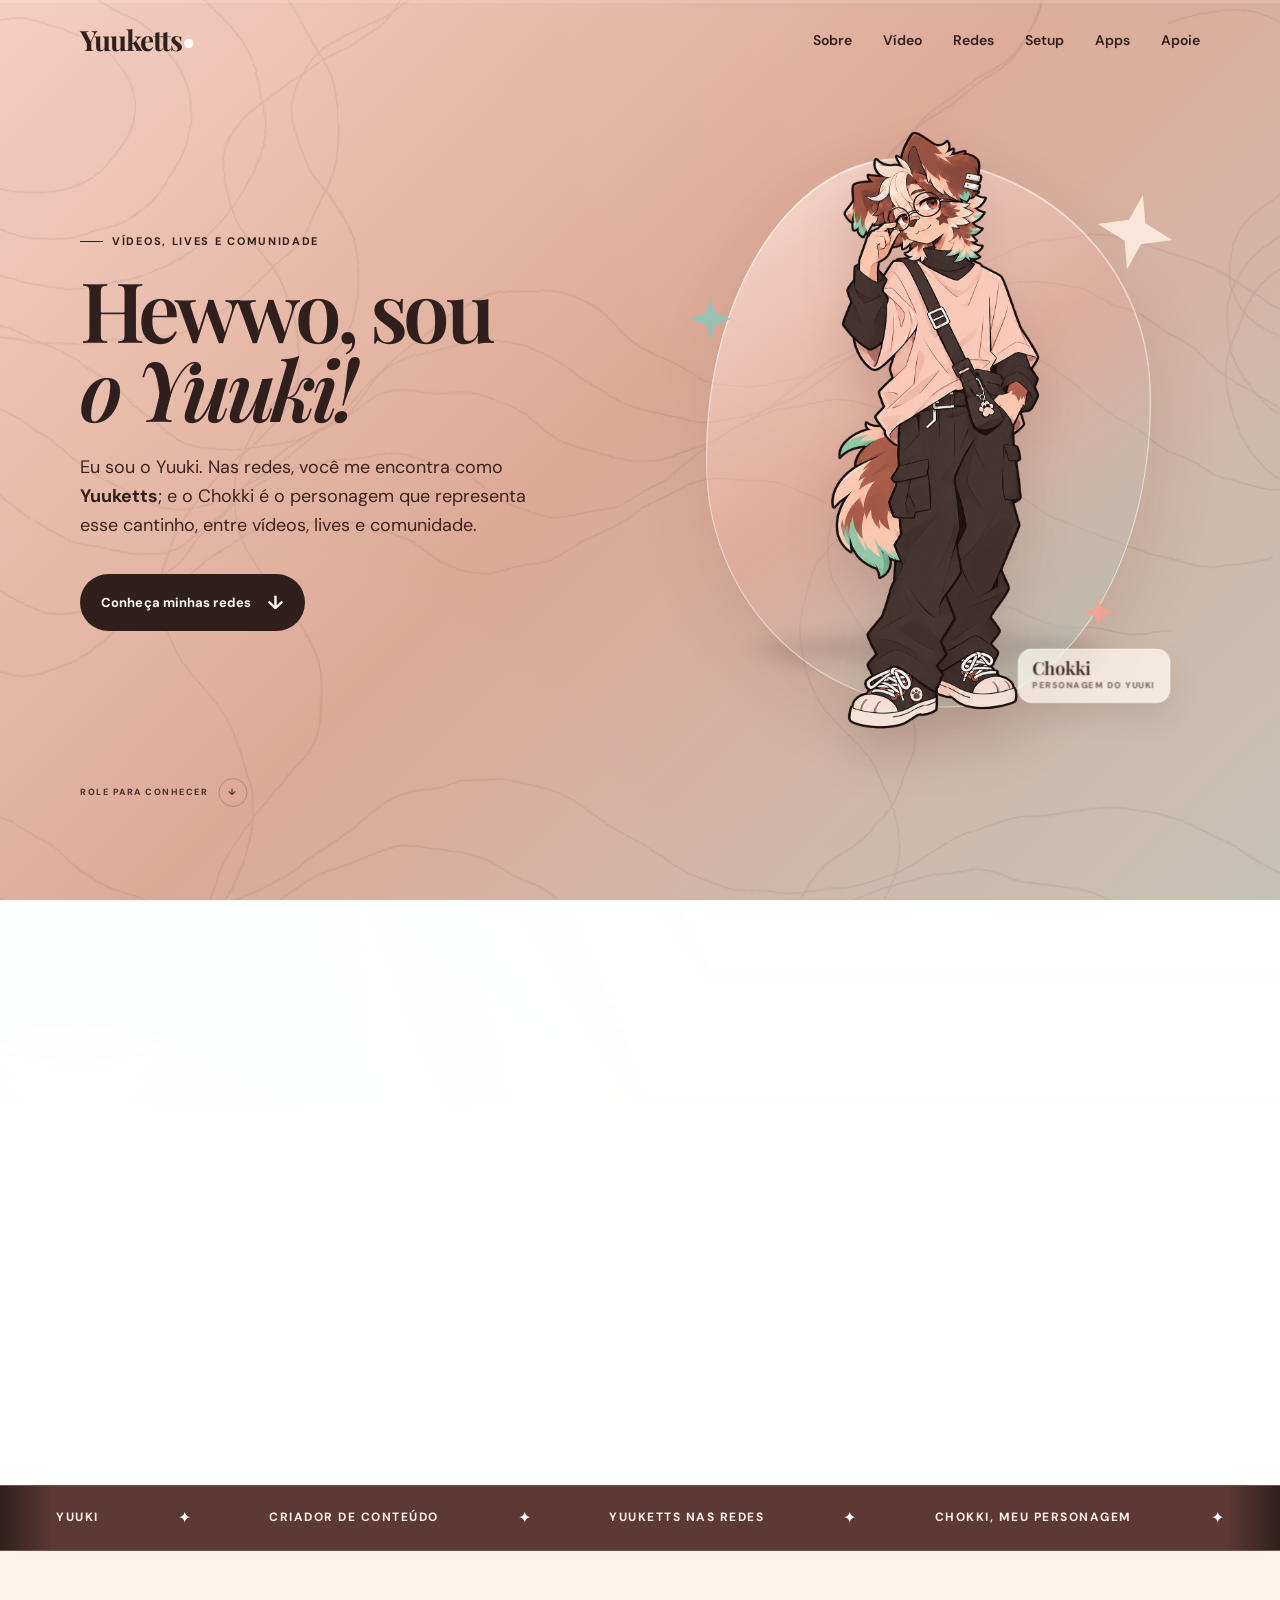
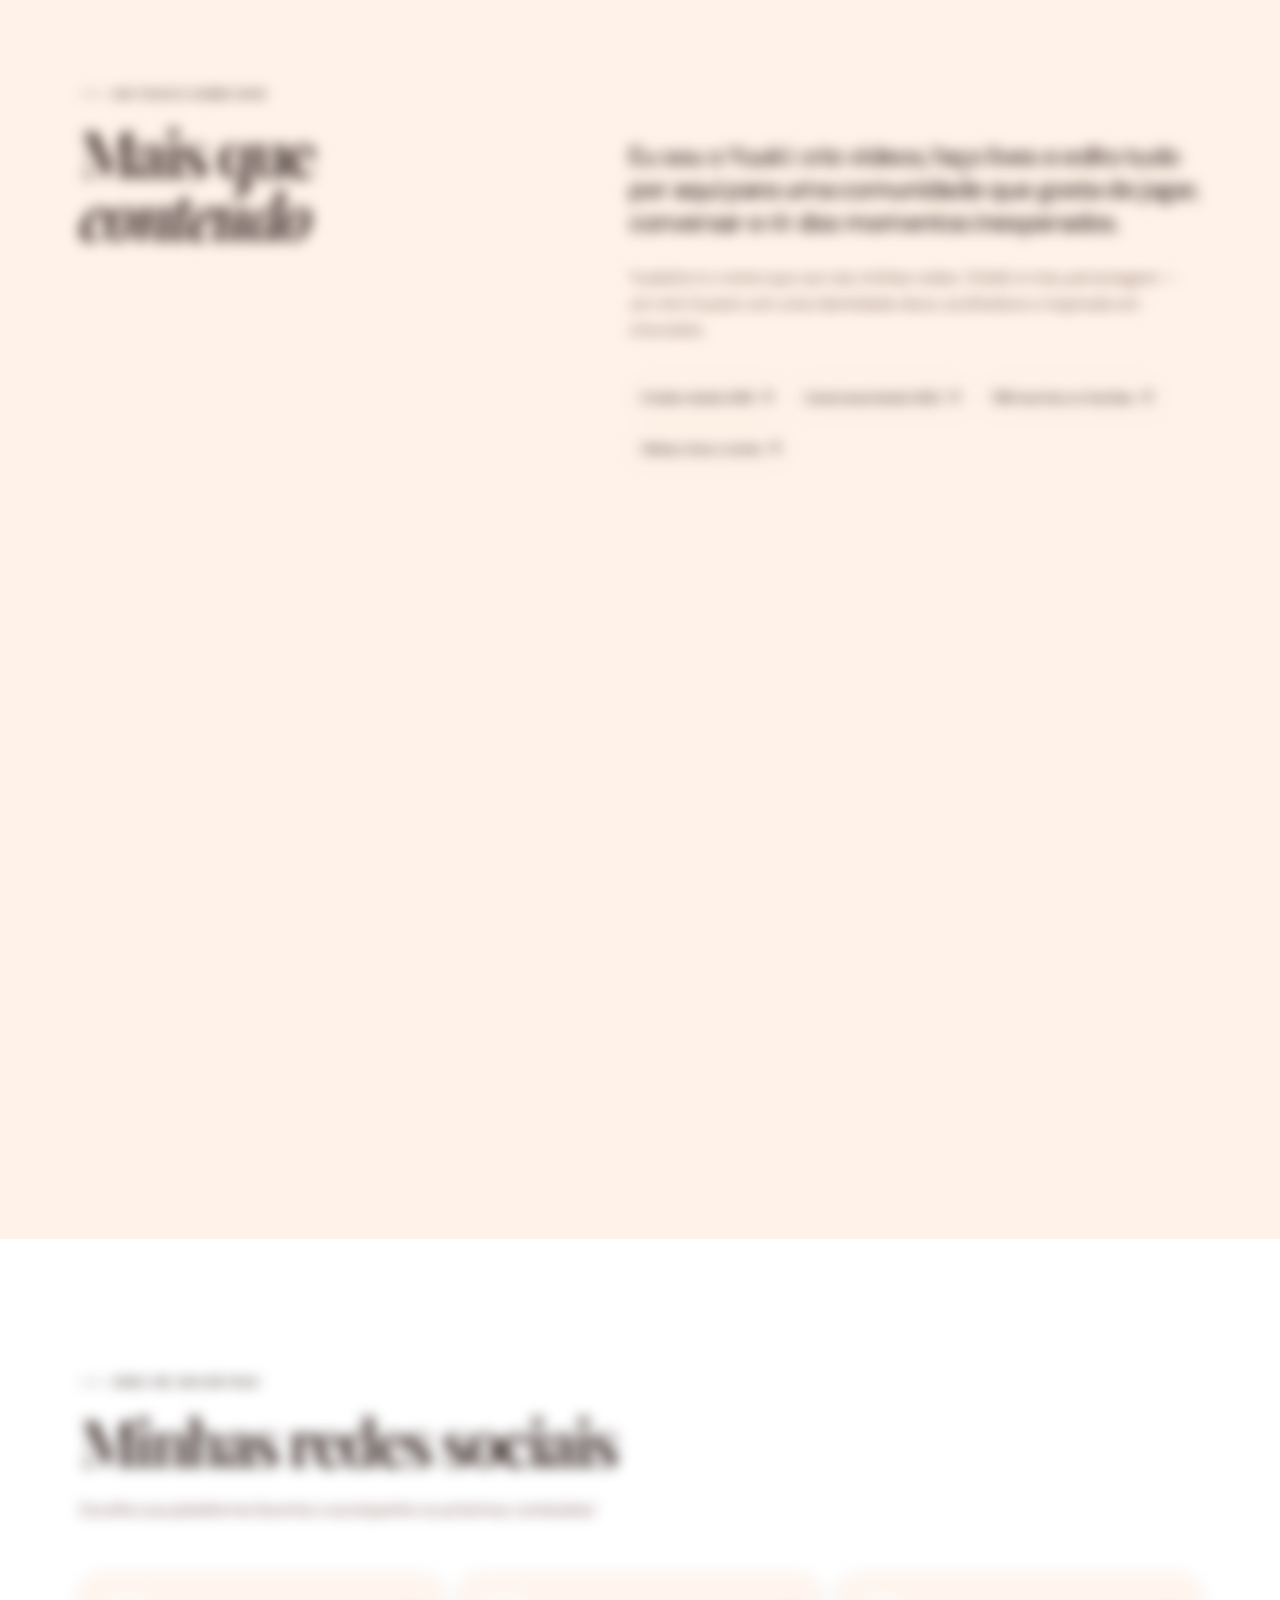
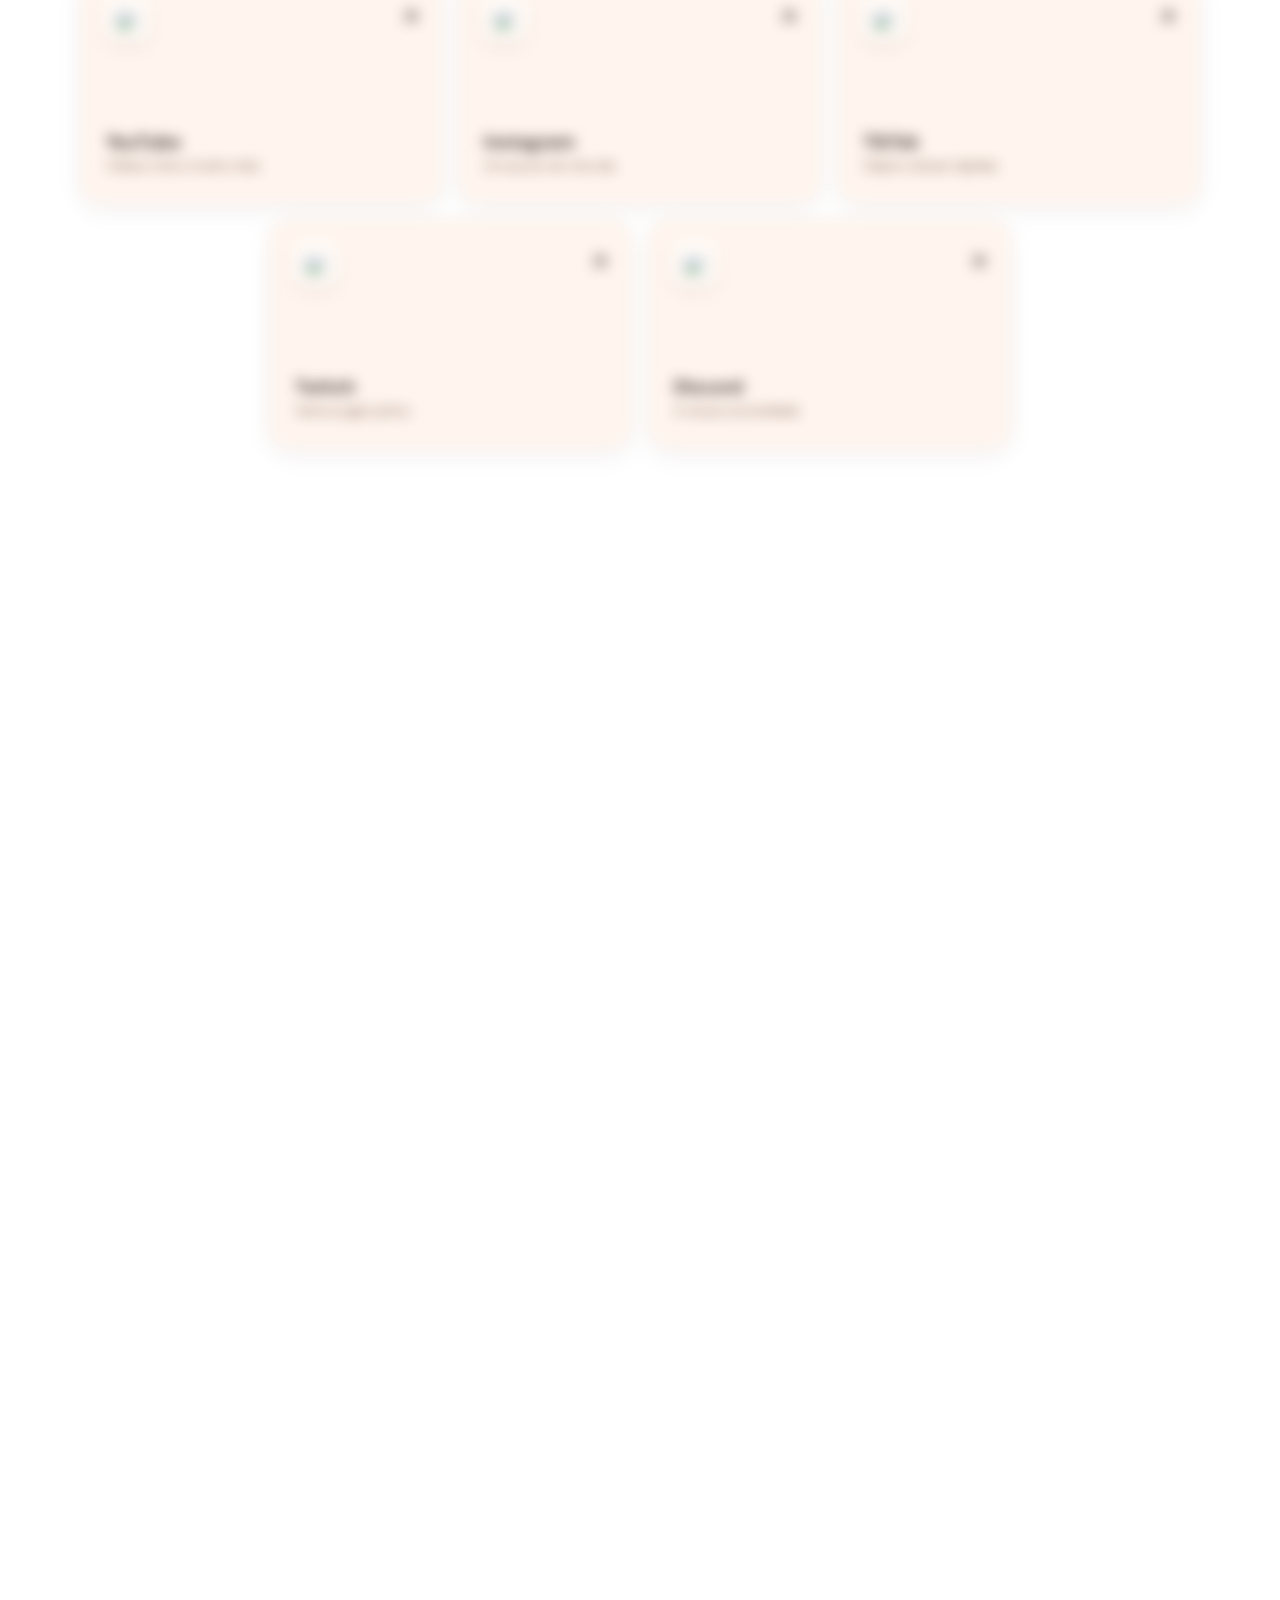
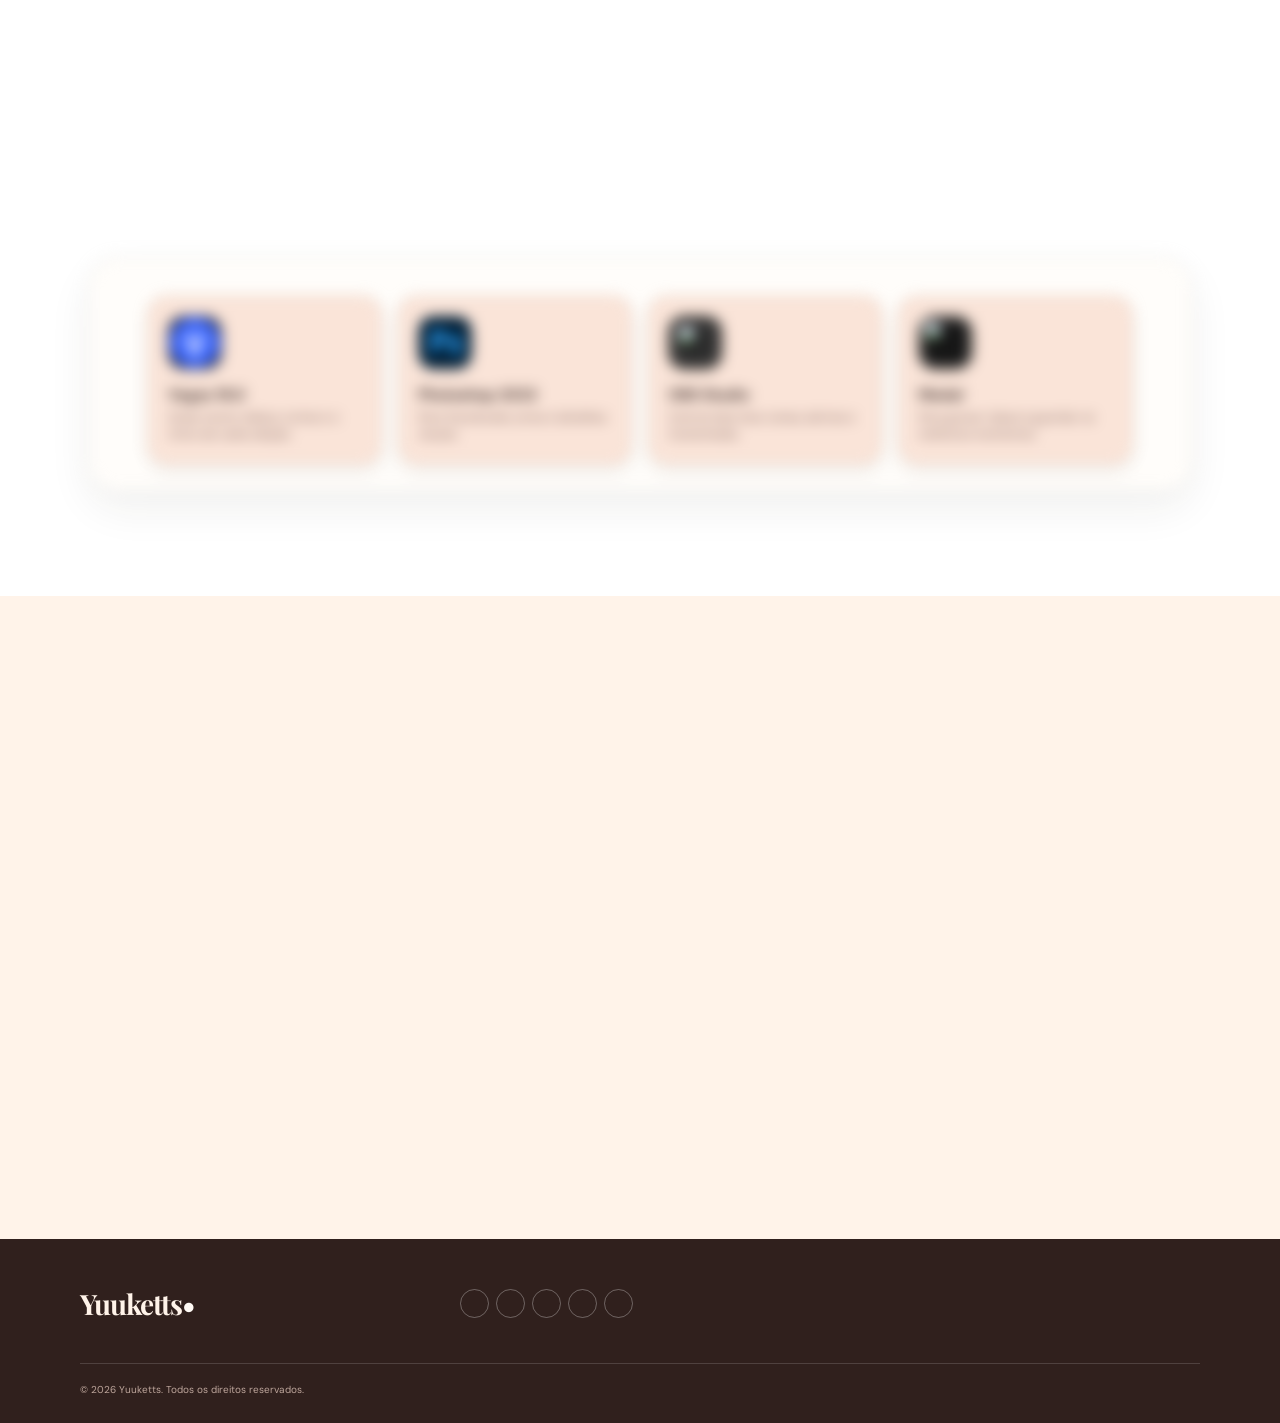
==== index.html @ c0625419 "feat: add scroll intro and interactive hardware previews" ====
<!doctype html>
<html lang="pt-BR">
  <head>
    <meta charset="UTF-8" />
    <meta name="viewport" content="width=device-width, initial-scale=1.0" />
    <meta name="description" content="Site de Yuuki — criador de conteúdo conhecido nas redes como Yuuketts, com seu personagem Chokki." />
    <title>Yuuki — Yuuketts</title>
    <link rel="preconnect" href="https://fonts.googleapis.com" />
    <link rel="preconnect" href="https://fonts.gstatic.com" crossorigin />
    <link href="https://fonts.googleapis.com/css2?family=DM+Sans:opsz,wght@9..40,400;9..40,500;9..40,600;9..40,700&family=Playfair+Display:ital,wght@0,600;0,700;1,600&display=swap" rel="stylesheet" />
    <link rel="stylesheet" href="style.css?v=20261117-chokki8" />
    <style>
      .role-marquee{position:relative;z-index:2;overflow:hidden;padding:19px 0;background:#1a1a1a;color:#d8cfc0;border-block:1px solid rgba(255,255,255,.13);isolation:isolate}
      .role-marquee__track{display:flex;width:max-content;will-change:transform;animation:role-marquee-scroll 24s linear infinite}
      .role-marquee__group{display:flex;align-items:center;justify-content:space-around;gap:22px;min-width:100vw;padding:0 28px;flex:none;white-space:nowrap}
      .role-marquee__group span{font-size:12px;font-weight:700;letter-spacing:1.5px;text-transform:uppercase}
      .role-marquee__group b{font-size:16px;color:#fff;font-weight:400}
      .role-marquee:before,.role-marquee:after{content:"";position:absolute;z-index:2;top:0;bottom:0;width:52px;pointer-events:none}.role-marquee:before{left:0;background:linear-gradient(90deg,var(--ink),transparent)}.role-marquee:after{right:0;background:linear-gradient(-90deg,var(--ink),transparent)}
      @keyframes role-marquee-scroll{to{transform:translateX(-50%)}}
      @media (prefers-reduced-motion:reduce){.role-marquee__track{animation:none}}
      .social-tabs{margin-top:64px;padding:18px;border:1px solid rgba(26,26,26,.13);border-radius:28px;background:rgba(227,220,207,.5);box-shadow:0 18px 42px rgba(48,38,31,.08)}
      .social-tabs__list{display:flex;gap:8px;overflow:auto;padding-bottom:4px;scrollbar-width:none}.social-tabs__list::-webkit-scrollbar{display:none}
      .social-tab{flex:none;display:inline-flex;align-items:center;gap:8px;padding:10px 13px;border:1px solid transparent;border-radius:999px;background:transparent;color:#5c5652;font:700 12px "DM Sans",sans-serif;cursor:pointer;transition:transform .22s ease,background .22s ease,color .22s ease,box-shadow .22s ease}.social-tab img{width:16px;height:16px}.social-tab:hover{transform:translateY(-2px);background:rgba(255,255,255,.38);color:#1a1a1a}.social-tab[aria-selected="true"]{background:#1a1a1a;color:#fff;box-shadow:0 8px 18px rgba(48,38,31,.18)}
      .social-tab-panel{display:none;grid-template-columns:1.15fr .85fr;gap:36px;align-items:end;min-height:260px;padding:44px 30px 26px;border-radius:20px;overflow:hidden;background:#d8cfc0}.social-tab-panel.is-active{display:grid;animation:social-tab-in .38s cubic-bezier(.16,1,.3,1)}.social-tab-panel__eyebrow{display:flex;align-items:center;gap:10px;margin:0 0 22px;font-size:10px;letter-spacing:1.5px;font-weight:700;text-transform:uppercase;color:#5c5652}.social-tab-panel__eyebrow img{width:22px;height:22px}.social-tab-panel h3{margin:0 0 12px;font:600 clamp(2.2rem,4vw,3.8rem)/.95 "Playfair Display",serif;letter-spacing:-.05em}.social-tab-panel p{max-width:560px;margin:0;color:#5c5652}.social-tab-panel__aside{justify-self:end;display:grid;gap:14px;min-width:min(100%,260px);padding:22px;border:1px solid rgba(26,26,26,.11);border-radius:20px;background:#d8cfc0;transition:transform .3s cubic-bezier(.16,1,.3,1),box-shadow .3s ease}.social-tab-panel__aside:hover{transform:perspective(800px) translateY(-4px) rotateX(2deg) rotateY(-3deg);box-shadow:0 18px 32px rgba(48,38,31,.13)}.social-tab-panel__aside strong{font-size:13px}.social-tab-panel__aside a{font-size:12px;font-weight:700;border-bottom:1px solid #1a1a1a;width:max-content;padding-bottom:3px}.social-tab-panel.youtube{background:#e7cec8}.social-tab-panel.instagram{background:linear-gradient(135deg,#ead3c2,#dfbfd0)}.social-tab-panel.tiktok{background:#c9dfdc}.social-tab-panel.twitch{background:#d7cbe5}.social-tab-panel.discord{background:#cad5e9}.social-tab-panel.youtube .social-tab-panel__aside{background:#e7cec8}.social-tab-panel.instagram .social-tab-panel__aside{background:linear-gradient(135deg,#ead3c2,#dfbfd0)}.social-tab-panel.tiktok .social-tab-panel__aside{background:#c9dfdc}.social-tab-panel.twitch .social-tab-panel__aside{background:#d7cbe5}.social-tab-panel.discord .social-tab-panel__aside{background:#cad5e9}@keyframes social-tab-in{from{opacity:0;transform:translateY(16px) scale(.99);filter:blur(5px)}to{opacity:1;transform:none;filter:blur(0)}}
      @media(max-width:720px){.social-tabs{margin-top:42px;padding:12px;border-radius:22px}.social-tab-panel{grid-template-columns:1fr;gap:22px;min-height:0;padding:32px 12px 14px}.social-tab-panel__aside{justify-self:stretch;min-width:0}.social-tab-panel h3{font-size:2.4rem}}
      .social-tab img{filter:brightness(0) saturate(100%)}.social-tab[aria-selected="true"] img{filter:brightness(0) invert(1)}
      .social-tab-panel,.social-tab-panel__aside{background:#d8cfc0!important;transition:background .28s ease,transform .3s cubic-bezier(.16,1,.3,1),box-shadow .3s ease}
      .social-tab-panel.youtube .social-tab-panel__aside{background:#e7cec8!important}.social-tab-panel.instagram .social-tab-panel__aside{background:linear-gradient(135deg,#ead3c2,#dfbfd0)!important}.social-tab-panel.tiktok .social-tab-panel__aside{background:#c9dfdc!important}.social-tab-panel.twitch .social-tab-panel__aside{background:#d7cbe5!important}.social-tab-panel.discord .social-tab-panel__aside{background:#cad5e9!important}
      .social-tab-panel.youtube:hover{background:#e7cec8!important}.social-tab-panel.instagram:hover{background:linear-gradient(135deg,#ead3c2,#dfbfd0)!important}.social-tab-panel.tiktok:hover{background:#c9dfdc!important}.social-tab-panel.twitch:hover{background:#d7cbe5!important}.social-tab-panel.discord:hover{background:#cad5e9!important}
      @media (hover:hover) and (pointer:fine){.social-tab-panel,.social-tab-panel__aside{transform-style:preserve-3d;will-change:transform}.social-tab-panel:hover{transform:perspective(900px) translateY(-5px) rotateX(var(--tilt-x,0deg)) rotateY(var(--tilt-y,0deg));box-shadow:0 22px 42px rgba(48,38,31,.16)}.social-tab-panel__aside:hover{transform:perspective(760px) translateY(-4px) rotateX(var(--tilt-x,0deg)) rotateY(var(--tilt-y,0deg));box-shadow:0 18px 32px rgba(48,38,31,.16)}}
      body .social-tabs{display:none!important}
    </style>
  </head>
  <!-- As credenciais de YouTube e Twitch ficam somente nas variáveis de ambiente da Vercel. -->
  <body>
    <div class="scroll-progress" aria-hidden="true"><span></span></div>
    <div class="cursor-glow" aria-hidden="true"></div>
    <div class="scroll-lighting" aria-hidden="true"></div>
    <div class="site-topography" aria-hidden="true"><svg viewBox="0 0 1200 900" preserveAspectRatio="xMidYMid slice"><g class="contour contour-a"><path d="M-70 195C-6 65 135 10 258 65c92 41 117 135 69 200-51 69-148 87-236 62C9 303-25 260-70 195Z"/><path d="M-28 192C20 93 127 54 220 94c71 31 90 103 53 155-39 54-116 68-186 47-63-19-89-58-115-104Z"/><path d="M16 188c37-71 111-94 172-67 48 21 60 69 37 108-26 44-85 54-136 37-46-16-62-45-73-78Z"/><path d="M60 185c25-43 69-55 103-39 27 13 34 40 21 63-15 26-50 32-80 22-27-10-38-27-44-46Z"/></g><g class="contour contour-b"><path d="M386-80c118-28 226 24 254 116 23 77-38 150-123 176-83 25-185-6-220-81-31-65 6-163 89-211Z"/><path d="M405-40c91-22 173 17 193 84 17 56-27 109-94 130-65 20-145-5-172-59-24-48 5-122 73-155Z"/><path d="M424-4c66-16 125 12 140 61 12 41-20 80-68 95-47 14-104-4-123-44-17-35 3-88 51-111Z"/><path d="M445 29c40-10 76 7 85 37 7 25-12 49-42 58-29 9-64-3-76-27-10-21 2-52 33-68Z"/></g><g class="contour contour-c"><path d="M790 166c89-74 220-56 283 28 55 73 25 176-55 231-80 55-194 48-260-21-60-63-48-173 32-238Z"/><path d="M815 196c69-58 173-44 223 22 43 57 20 137-43 180-63 44-153 39-205-16-47-50-38-135 25-186Z"/><path d="M841 224c50-43 126-33 163 16 32 43 15 103-32 135-47 33-115 29-154-12-36-38-29-103 23-139Z"/><path d="M869 251c30-27 76-21 99 10 19 26 9 63-19 82-29 20-70 18-94-7-21-23-17-63 14-85Z"/></g><g class="contour contour-d"><path d="M177 535c103-93 260-77 334 20 65 85 36 207-55 274-90 66-226 56-302-23-68-71-65-185 23-271Z"/><path d="M207 561c80-73 203-60 261 16 50 67 28 161-44 214-71 53-180 45-240-17-53-55-51-145 23-213Z"/><path d="M238 587c58-53 148-44 190 12 37 49 21 118-32 157-53 39-134 33-178-12-39-41-37-108 20-157Z"/><path d="M271 614c35-33 90-27 116 8 23 30 13 73-19 97-33 24-83 20-111-9-25-26-24-69 14-96Z"/></g><g class="contour contour-e"><path d="M672 577c105-82 255-55 317 46 54 88 13 207-82 261-94 54-224 30-281-57-52-79-43-181 46-250Z"/><path d="M703 601c81-64 198-42 248 38 43 69 10 163-64 205-73 42-175 23-220-45-41-62-34-143 36-198Z"/><path d="M735 625c58-47 143-30 178 26 31 49 8 117-46 148-53 31-128 17-161-32-29-45-24-104 29-142Z"/><path d="M768 649c35-29 87-18 109 17 19 31 5 74-29 94-33 19-80 11-101-20-18-28-15-64 21-91Z"/></g><g class="contour contour-f"><path d="M1037 576c70-47 150-22 185 39 31 53 6 124-52 155-57 31-132 13-166-39-30-47-25-116 33-155Z"/><path d="M1058 598c52-35 112-16 139 31 23 40 5 93-39 117-43 23-100 10-126-30-23-36-19-88 26-118Z"/><path d="M1080 620c34-23 73-10 90 20 15 26 3 60-25 76-28 15-64 6-81-20-15-24-12-57 16-76Z"/></g></svg></div>
    <header class="site-header" id="topo">
      <nav class="nav container" aria-label="Navegação principal">
        <a class="brand" href="#topo" aria-label="Início de Yuuketts">Yuuketts<span>•</span></a>
        <button class="menu-toggle" type="button" aria-label="Abrir menu" aria-expanded="false" aria-controls="nav-links"><span></span><span></span><span></span></button>
        <div class="nav-links" id="nav-links">
          <a href="#sobre">Sobre</a><a href="#video">Vídeo</a><a href="#redes">Redes</a><a href="#setup">Setup</a><a href="#apps">Apps</a><a href="#apoie">Apoie</a>
        </div>
      </nav>
    </header>

    <main>
      <svg class="topography-defs" aria-hidden="true"><defs><filter id="topography-motion-filter" x="-8%" y="-8%" width="116%" height="116%"><feTurbulence type="fractalNoise" baseFrequency=".008 .014" numOctaves="2" seed="7" result="motion-noise"><animate attributeName="baseFrequency" values=".008 .014;.015 .007;.008 .014" dur="11s" repeatCount="indefinite" /></feTurbulence><feDisplacementMap in="SourceGraphic" in2="motion-noise" scale="18" xChannelSelector="R" yChannelSelector="G" /></filter></defs></svg>
      <section class="hero-shell" aria-label="Introdução interativa de Yuuki e Chokki">
        <div class="hero container">
          <div class="hero-copy reveal">
            <p class="eyebrow"><span></span> Vídeos, lives e comunidade</p>
            <h1>Hewwo, sou<br /><em>o Yuuki!</em></h1>
            <p class="hero-description">Eu sou o Yuuki. Nas redes, você me encontra como <strong>Yuuketts</strong>; e o Chokki é o personagem que representa esse cantinho, entre vídeos, lives e comunidade.</p>
            <a class="button button-dark" href="#redes">Conheça minhas redes <span aria-hidden="true">↓</span></a>
          </div>
          <div class="hero-visual reveal delay-1" aria-label="Chokki, personagem de Yuuki, em uma cena 3D interativa">
            <div class="chokki-stars" aria-hidden="true"><i></i><i></i><i></i></div>
            <div class="hero-webgl" data-hero-webgl aria-hidden="true"></div>
            <img class="hero-fallback" src="assets/chokki-fullbody-v2.png" alt="Chokki de corpo inteiro, com óculos, roupa creme e detalhes verde-água" />
            <div class="character-signature"><strong>Chokki</strong><span>personagem do Yuuki</span></div>
          </div>
          <div class="hero-scroll-cue" aria-hidden="true"><span>Role para conhecer</span><i>↓</i></div>
        </div>
      </section>

      <section class="role-marquee" aria-label="Yuuki é criador de conteúdo, gamer e streamer; Chokki é seu personagem"><div class="role-marquee__track"><div class="role-marquee__group"><span>Yuuki</span><b>✦</b><span>Criador de Conteúdo</span><b>✦</b><span>Yuuketts nas redes</span><b>✦</b><span>Chokki, meu personagem</span><b>✦</b></div><div class="role-marquee__group" aria-hidden="true"><span>Yuuki</span><b>✦</b><span>Criador de Conteúdo</span><b>✦</b><span>Yuuketts nas redes</span><b>✦</b><span>Chokki, meu personagem</span><b>✦</b></div></div></section>

      <section class="about section" id="sobre">
        <div class="container about-grid">
          <div class="about-heading reveal"><p class="eyebrow"><span></span> Um pouco sobre mim</p><h2>Mais que<br /><em>conteúdo</em></h2></div>
          <div class="about-content reveal delay-1"><p class="lead">Eu sou o Yuuki: crio vídeos, faço lives e edito tudo por aqui para uma comunidade que gosta de jogar, conversar e rir dos momentos inesperados.</p><p>Yuuketts é o nome que uso nas minhas redes. Chokki é meu personagem — um mini Aussie com uma identidade doce, acolhedora e inspirada em chocolate.</p><div class="facts"><span>Criador desde 2018 <b>↗</b></span><span>Canal atual desde 2022 <b>↗</b></span><span><strong data-youtube-subscribers>709</strong> inscritos no YouTube <b>↗</b></span><span>Vídeos, lives e cortes <b>↗</b></span></div></div>
        </div>
      </section>

      <section class="video section" id="video">
        <div class="container video-layout reveal"><div class="video-copy"><p class="eyebrow"><span></span> Assista agora</p><h2>Um vídeo em <em>destaque</em></h2><p class="video-title">Tiny Light + 0.45 800dpi = Ascendent Aim</p><p>Um momento para conhecer um pouco mais do meu conteúdo. Dá o play e aproveita!</p><a class="text-link" href="https://youtu.be/LvaaXM1Ip2c" target="_blank" rel="noopener noreferrer">Abrir no YouTube <span>↗</span></a></div><a class="video-player video-preview" href="https://youtu.be/LvaaXM1Ip2c" target="_blank" rel="noopener noreferrer" aria-label="Assistir Tiny Light + 0.45 800dpi = Ascendent Aim no YouTube"><img src="https://i.ytimg.com/vi/LvaaXM1Ip2c/maxresdefault.jpg" alt="Prévia do vídeo Tiny Light + 0.45 800dpi = Ascendent Aim" /><span class="play-video" aria-hidden="true">▶</span><span class="video-cta">Assistir no YouTube <b>↗</b></span></a></div>
      </section>

      <section class="socials section" id="redes">
        <div class="container"><div class="section-intro reveal"><p class="eyebrow"><span></span> Onde me encontrar</p><h2>Minhas redes sociais</h2><p>Escolha sua plataforma favorita e acompanhe os próximos conteúdos!</p></div>
          <div class="social-grid">
            <a class="social-card youtube reveal" href="https://www.youtube.com/@Yuuketts" target="_blank" rel="noopener noreferrer" aria-label="YouTube de Yuuketts"><div class="social-icon"><img src="https://cdn.simpleicons.org/youtube/1A1A1A" alt="" /></div><div><h3>YouTube</h3><p>Vídeos, lives e muito mais</p></div><span class="card-arrow">↗</span><small>Explorar canal</small></a>
            <a class="social-card instagram reveal delay-1" href="https://www.instagram.com/yuuketts.vlr/" target="_blank" rel="noopener noreferrer" aria-label="Instagram de Yuuketts"><div class="social-icon"><img src="https://cdn.simpleicons.org/instagram/1A1A1A" alt="" /></div><div><h3>Instagram</h3><p>Um pouco do meu dia</p></div><span class="card-arrow">↗</span><small>Acompanhar perfil</small></a>
            <a class="social-card tiktok reveal delay-2" href="https://www.tiktok.com/@yuuketts.vlr" target="_blank" rel="noopener noreferrer" aria-label="TikTok de Yuuketts"><div class="social-icon"><img src="https://cdn.simpleicons.org/tiktok/1A1A1A" alt="" /></div><div><h3>TikTok</h3><p>Clipes e doses rápidas</p></div><span class="card-arrow">↗</span><small>Ver vídeos curtos</small></a>
            <a class="social-card twitch reveal delay-3" href="https://www.twitch.tv/yuuketts" target="_blank" rel="noopener noreferrer" aria-label="Twitch de Yuuketts"><div class="social-icon"><img src="https://cdn.simpleicons.org/twitch/1A1A1A" alt="" /></div><div><h3>Twitch</h3><p>Vamos jogar juntos</p></div><span class="card-arrow">↗</span><small>Ver próxima live</small></a>
            <a class="social-card discord reveal delay-4" href="https://discord.gg/FVC785BVWw" target="_blank" rel="noopener noreferrer" aria-label="Discord de Yuuketts"><div class="social-icon"><img src="https://cdn.simpleicons.org/discord/1A1A1A" alt="" /></div><div><h3>Discord</h3><p>A nossa comunidade</p></div><span class="card-arrow">↗</span><small>Entrar na comunidade</small></a>
          </div>
          <div class="social-tabs reveal" data-social-tabs><div class="social-tabs__list" role="tablist" aria-label="Conheça as redes de Yuuketts"><button class="social-tab" type="button" role="tab" aria-selected="true" aria-controls="tab-youtube" id="control-youtube" data-social-tab="youtube"><img src="https://cdn.simpleicons.org/youtube/ffffff" alt="" /> YouTube</button><button class="social-tab" type="button" role="tab" aria-selected="false" aria-controls="tab-instagram" id="control-instagram" data-social-tab="instagram"><img src="https://cdn.simpleicons.org/instagram/1A1A1A" alt="" /> Instagram</button><button class="social-tab" type="button" role="tab" aria-selected="false" aria-controls="tab-tiktok" id="control-tiktok" data-social-tab="tiktok"><img src="https://cdn.simpleicons.org/tiktok/1A1A1A" alt="" /> TikTok</button><button class="social-tab" type="button" role="tab" aria-selected="false" aria-controls="tab-twitch" id="control-twitch" data-social-tab="twitch"><img src="https://cdn.simpleicons.org/twitch/1A1A1A" alt="" /> Twitch</button><button class="social-tab" type="button" role="tab" aria-selected="false" aria-controls="tab-discord" id="control-discord" data-social-tab="discord"><img src="https://cdn.simpleicons.org/discord/1A1A1A" alt="" /> Discord</button></div><article class="social-tab-panel youtube is-active" id="tab-youtube" role="tabpanel" aria-labelledby="control-youtube"><div><p class="social-tab-panel__eyebrow"><img src="https://cdn.simpleicons.org/youtube/1A1A1A" alt="" /> Canal principal</p><h3>Vídeos para<br />dar <em>play</em></h3><p>Gameplays, cortes das lives e momentos que viram parte da comunidade. O canal atual está no ar desde 2022.</p></div><div class="social-tab-panel__aside"><strong>Vídeos, lives e cortes</strong><a href="https://www.youtube.com/@Yuuketts" target="_blank" rel="noopener noreferrer">Explorar o canal ↗</a></div></article><article class="social-tab-panel instagram" id="tab-instagram" role="tabpanel" aria-labelledby="control-instagram" hidden><div><p class="social-tab-panel__eyebrow"><img src="https://cdn.simpleicons.org/instagram/1A1A1A" alt="" /> Bastidores</p><h3>Um pouco do<br /><em>meu dia</em></h3><p>Um espaço para acompanhar os bastidores, posts e momentos que ficam entre uma live e outra.</p></div><div class="social-tab-panel__aside"><strong>Bastidores e novidades</strong><a href="https://www.instagram.com/yuuketts.vlr/" target="_blank" rel="noopener noreferrer">Acompanhar perfil ↗</a></div></article><article class="social-tab-panel tiktok" id="tab-tiktok" role="tabpanel" aria-labelledby="control-tiktok" hidden><div><p class="social-tab-panel__eyebrow"><img src="https://cdn.simpleicons.org/tiktok/1A1A1A" alt="" /> Conteúdo rápido</p><h3>Clipes para<br /><em>rever</em></h3><p>Jogadas, momentos inesperados e vídeos curtos para quem quer acompanhar tudo em poucos segundos.</p></div><div class="social-tab-panel__aside"><strong>Clipes e doses rápidas</strong><a href="https://www.tiktok.com/@yuuketts.vlr" target="_blank" rel="noopener noreferrer">Ver vídeos curtos ↗</a></div></article><article class="social-tab-panel twitch" id="tab-twitch" role="tabpanel" aria-labelledby="control-twitch" hidden><div><p class="social-tab-panel__eyebrow"><img src="https://cdn.simpleicons.org/twitch/1A1A1A" alt="" /> Ao vivo quando der</p><h3>Vamos jogar<br /><em>juntos</em></h3><p>Lives, conversas e espaço para interagir de perto com quem acompanha o canal.</p></div><div class="social-tab-panel__aside"><strong data-twitch-status>Twitch · Offline</strong><a href="https://www.twitch.tv/yuuketts" target="_blank" rel="noopener noreferrer">Ir para a Twitch ↗</a></div></article><article class="social-tab-panel discord" id="tab-discord" role="tabpanel" aria-labelledby="control-discord" hidden><div><p class="social-tab-panel__eyebrow"><img src="https://cdn.simpleicons.org/discord/1A1A1A" alt="" /> Comunidade</p><h3>O ponto de<br /><em>encontro</em></h3><p>Entre para conversar, acompanhar novidades e fazer parte da comunidade de Yuuketts.</p></div><div class="social-tab-panel__aside"><strong>A comunidade Yuuketts</strong><a href="https://discord.gg/FVC785BVWw" target="_blank" rel="noopener noreferrer">Entrar no Discord ↗</a></div></article></div>
        </div>
      </section>

      <section class="setup section" id="setup">
        <div class="container">
          <div class="setup-heading reveal"><p class="eyebrow"><span></span> Por trás das lives</p><h2>Meu <em>setup</em></h2><p>As ferramentas que acompanham cada jogo, vídeo e conversa por aqui!</p></div>
          <div class="setup-grid">
            <article class="setup-card hardware reveal">
              <div class="setup-card-title"><span class="setup-symbol">⌘</span><div><p>Configuração</p><h3>Hardware</h3></div></div>
              <p class="hardware-hint">Passe o mouse ou use o teclado para ver cada peça em 3D.</p>
              <dl>
                <div class="hardware-row" data-part="cpu"><dt>Processador</dt><dd><a href="https://www.google.com/search?q=AMD+Ryzen+5+7600" target="_blank" rel="noopener noreferrer">AMD Ryzen 5 7600 · 6C/12T · até 5,1 GHz <span>↗</span></a></dd><div class="part-preview" aria-hidden="true"><small>AM5 · 65 W</small><strong>RYZEN 5</strong><span>7600</span><i class="part-object part-object--cpu"></i></div></div>
                <div class="hardware-row" data-part="gpu"><dt>Placa de vídeo</dt><dd><a href="https://www.google.com/search?q=ZOTAC+GAMING+GeForce+RTX+3060+8GB+Twin+Edge" target="_blank" rel="noopener noreferrer">ZOTAC RTX 3060 Twin Edge · 8 GB GDDR6 <span>↗</span></a></dd><div class="part-preview" aria-hidden="true"><small>3584 CUDA · 1777 MHz</small><strong>GEFORCE RTX</strong><span>3060</span><i class="part-object part-object--gpu"></i></div></div>
                <div class="hardware-row" data-part="motherboard"><dt>Placa-mãe</dt><dd><a href="https://www.google.com/search?q=MSI+PRO+B840M-B" target="_blank" rel="noopener noreferrer">MSI PRO B840M-B · AM5 · DDR5 · mATX <span>↗</span></a></dd><div class="part-preview" aria-hidden="true"><small>B840 · 2× M.2 PCIe 4.0</small><strong>MSI PRO</strong><span>B840M-B</span><i class="part-object part-object--board"></i></div></div>
                <div class="hardware-row" data-part="ram"><dt>Memória RAM</dt><dd><a href="https://www.google.com/search?q=Kingston+FURY+Beast+KF556C40BB-16" target="_blank" rel="noopener noreferrer">Kingston FURY Beast · 16 GB (1×16) DDR5-5600 <span>↗</span></a></dd><div class="part-preview" aria-hidden="true"><small>5600 MT/s · CL40</small><strong>FURY BEAST</strong><span>16 GB</span><i class="part-object part-object--ram"></i></div></div>
                <div class="hardware-row" data-part="cooler"><dt>Water cooler</dt><dd><a href="https://www.google.com/search?q=Kalkan+Aura+Digital+240mm+Preto+KLK00100" target="_blank" rel="noopener noreferrer">Kalkan Aura Digital · 240 mm · ARGB LCD <span>↗</span></a></dd><div class="part-preview" aria-hidden="true"><small>2× 120 mm · 2900 RPM</small><strong>AURA DIGITAL</strong><span>240</span><i class="part-object part-object--cooler"></i></div></div>
                <div class="hardware-row" data-part="ssd"><dt>SSD</dt><dd><a href="https://www.google.com/search?q=ADATA+Legend+710+512GB" target="_blank" rel="noopener noreferrer">ADATA Legend 710 · 512 GB · NVMe PCIe 3.0 <span>↗</span></a></dd><div class="part-preview" aria-hidden="true"><small>2400 / 1600 MB/s</small><strong>LEGEND</strong><span>710</span><i class="part-object part-object--ssd"></i></div></div>
                <div><dt>Monitor</dt><dd><a href="https://www.google.com/search?q=LG+UltraGear+24GS60F-B+24+IPS+180Hz" target="_blank" rel="noopener noreferrer">LG UltraGear 24GS60F-B · 24” IPS · 180 Hz <span>↗</span></a></dd></div>
              </dl>
            </article>
            <article class="setup-card peripherals reveal delay-1"><div class="setup-card-title"><span class="setup-symbol">✦</span><div><p>Meu espaço</p><h3>Periféricos</h3></div></div><dl><div><dt>Teclado</dt><dd><a href="https://www.google.com/search?q=Attack+Shark+X68HE" target="_blank" rel="noopener noreferrer">Attack Shark X68HE <span>↗</span></a></dd></div><div><dt>Mouse</dt><dd><a href="https://www.google.com/search?q=ATK+U2+Plus" target="_blank" rel="noopener noreferrer">ATK U2 Plus <span>↗</span></a></dd></div><div><dt>Microfone</dt><dd><a href="https://www.google.com/search?q=Fifine+Ampligame+A8" target="_blank" rel="noopener noreferrer">Fifine Ampligame A8 <span>↗</span></a></dd></div><div><dt>Headset</dt><dd><a href="https://www.google.com/search?q=Redragon+Zeus+Pro" target="_blank" rel="noopener noreferrer">Redragon Zeus Pro <span>↗</span></a></dd></div><div><dt>Controle</dt><dd><a href="https://www.google.com/search?q=Flydigi+Direwolf+2" target="_blank" rel="noopener noreferrer">Flydigi Direwolf 2 <span>↗</span></a></dd></div></dl></article>
          </div>
        </div>
      </section>

      <section class="apps section" id="apps">
        <div class="container">
          <div class="apps-heading reveal"><p class="eyebrow"><span></span> Por trás do conteúdo</p><h2>Apps que eu <em>uso</em></h2><p>As ferramentas que transformam gameplay, ideias e momentos em conteúdo!</p></div>
          <div class="app-dock reveal delay-1" aria-label="Aplicativos utilizados por Yuuki">
            <article class="app-card"><div class="app-icon vegas" aria-hidden="true"><img src="assets/vegas-19-logo.png" alt="" /></div><div class="app-card-copy"><h3>Vegas 19.0</h3><p>Onde monto vídeos, cortes e o ritmo de cada edição.</p></div></article>
            <article class="app-card"><div class="app-icon photoshop" aria-hidden="true"><img src="assets/photoshop-2023-logo.png" alt="" /></div><div class="app-card-copy"><h3>Photoshop 2023</h3><p>Para thumbnails, artes e detalhes visuais.</p></div></article>
            <article class="app-card"><div class="app-icon obs" aria-hidden="true"><img src="https://cdn.simpleicons.org/obsstudio/FFFFFF" alt="" /></div><div class="app-card-copy"><h3>OBS Studio</h3><p>Central das lives: cenas, alertas e transmissão.</p></div></article>
            <article class="app-card"><div class="app-icon medal" aria-hidden="true"><img src="https://cdn.prod.website-files.com/67329a5ebeec6bec4738e42f/688d21e699d4f0252249e8f9_Medal%20Icon.png" alt="" /></div><div class="app-card-copy"><h3>Medal</h3><p>Para gravar clipes e guardar os melhores momentos.</p></div></article>
          </div>
        </div>
      </section>

      <section class="support section" id="apoie"><div class="container support-box reveal"><div><p class="eyebrow"><span></span> Se quiser apoiar</p><h2>Um apoio<br />faz diferença <em>♥</em></h2><p>Seu apoio ajuda a manter esse projeto vivo e a criar mais momentos por aqui!</p></div><a class="button button-light" href="https://livepix.gg/yuuketts" target="_blank" rel="noopener noreferrer">Apoiar pela LivePix <span>↗</span></a></div></section>
    </main>

    <footer><div class="container footer-inner"><a class="brand" href="#topo" aria-label="Início de Yuuketts">Yuuketts<span>•</span></a><div class="footer-socials"><a href="https://www.youtube.com/@Yuuketts" target="_blank" rel="noopener noreferrer" aria-label="YouTube"><img src="https://cdn.simpleicons.org/youtube/D8CFC0" alt="" /></a><a href="https://www.instagram.com/yuuketts.vlr/" target="_blank" rel="noopener noreferrer" aria-label="Instagram"><img src="https://cdn.simpleicons.org/instagram/D8CFC0" alt="" /></a><a href="https://www.tiktok.com/@yuuketts.vlr" target="_blank" rel="noopener noreferrer" aria-label="TikTok"><img src="https://cdn.simpleicons.org/tiktok/D8CFC0" alt="" /></a><a href="https://www.twitch.tv/yuuketts" target="_blank" rel="noopener noreferrer" aria-label="Twitch"><img src="https://cdn.simpleicons.org/twitch/D8CFC0" alt="" /></a><a href="https://discord.gg/FVC785BVWw" target="_blank" rel="noopener noreferrer" aria-label="Discord"><img src="https://cdn.simpleicons.org/discord/D8CFC0" alt="" /></a></div><small>© <span id="year"></span> Yuuketts. Todos os direitos reservados.</small></div></footer>
    <script src="script.js?v=20261117-chokki8"></script>
    <script type="module" src="scene-3d.js?v=20261117-chokki8"></script>
  </body>
</html>
---- style.css ----
:root{--bg:#8f8074;--surface:#d8cfc0;--surface-light:#e3dccf;--ink:#1a1a1a;--muted:#5c5652;--white:#fff;--line:rgba(26,26,26,.13);--shadow:0 16px 45px rgba(48,38,31,.12);--radius:22px}*{box-sizing:border-box}html{scroll-behavior:smooth}body{margin:0;background:var(--bg);color:var(--ink);font:400 16px/1.6 "DM Sans",sans-serif}a{color:inherit;text-decoration:none}.container{width:min(1120px,calc(100% - 40px));margin:auto}.site-header{position:fixed;z-index:10;top:0;width:100%;transition:.25s ease}.site-header.scrolled{background:rgba(216,207,192,.86);backdrop-filter:blur(14px);box-shadow:0 1px 0 var(--line)}.nav{height:80px;display:flex;align-items:center;justify-content:space-between}.brand{font:700 28px/1 "Playfair Display",serif;letter-spacing:-1px}.brand span{color:var(--white)}.nav-links{display:flex;gap:31px;align-items:center}.nav-links a{font-size:14px;font-weight:600;position:relative}.nav-links a:after{content:"";position:absolute;left:0;bottom:-6px;height:1px;width:0;background:var(--ink);transition:width .25s ease}.nav-links a:hover:after{width:100%}.menu-toggle{display:none;background:none;border:0;padding:8px}.menu-toggle span{display:block;width:23px;height:2px;margin:4px;background:var(--ink);transition:.25s}.hero{min-height:100vh;padding:145px 0 76px;display:grid;grid-template-columns:1fr 1fr;align-items:center;gap:60px}.eyebrow{font-size:11px;letter-spacing:1.7px;text-transform:uppercase;font-weight:700;margin:0 0 18px;display:flex;align-items:center;gap:9px}.eyebrow span{display:inline-block;width:23px;height:1px;background:var(--ink)}h1,h2,h3,p{margin-top:0}h1,h2{font-family:"Playfair Display",serif;font-weight:600;letter-spacing:-.055em;line-height:.98}h1{font-size:clamp(4rem,9vw,7.7rem);margin-bottom:25px}h2{font-size:clamp(2.9rem,5vw,5rem);margin-bottom:25px}em{font-weight:600}.hero-description{font-size:18px;max-width:480px;color:var(--muted);margin-bottom:34px}.button{display:inline-flex;gap:16px;align-items:center;justify-content:center;padding:15px 20px;border-radius:99px;font:700 13px "DM Sans",sans-serif;letter-spacing:.1px;border:1px solid transparent;transition:transform .22s ease,box-shadow .22s ease,background .22s ease;cursor:pointer}.button:hover{transform:translateY(-3px);box-shadow:0 10px 22px rgba(26,26,26,.18)}.button:active,.social-card:active{transform:scale(.97)}.button-dark{background:var(--ink);color:var(--white)}.button-dark span{font-size:19px}.hero-visual{height:520px;position:relative;display:grid;place-items:center}.avatar{width:min(365px,75vw);height:min(365px,75vw);border-radius:50%;background:#b6a693;border:1px solid rgba(255,255,255,.4);display:grid;place-items:center;position:relative;z-index:1;box-shadow:inset 16px -16px 0 rgba(91,76,63,.08)}.avatar:before{content:"";width:86%;height:86%;border-radius:48% 52% 52% 48%;background:var(--surface);position:absolute}.avatar-face{z-index:1;width:42%;height:40%;position:relative;background:#5d4b3e;border-radius:47% 47% 43% 43%;margin-top:36px}.avatar-face:before{content:"";position:absolute;top:-32%;left:-9%;width:118%;height:53%;background:#26211d;border-radius:53% 48% 20% 30%;transform:rotate(-5deg)}.eye{position:absolute;width:8px;height:8px;background:var(--surface);border-radius:50%;top:44%}.eye.left{left:25%}.eye.right{right:25%}.smile{position:absolute;width:22px;height:11px;border-bottom:3px solid var(--surface);border-radius:50%;left:calc(50% - 11px);bottom:23%}.orbit{position:absolute;border:1px solid rgba(26,26,26,.19);border-radius:50%;z-index:0}.orbit-one{width:445px;height:245px;transform:rotate(-29deg)}.orbit-two{width:390px;height:440px;transform:rotate(38deg);border-color:rgba(255,255,255,.32)}.floating-tag{position:absolute;z-index:2;background:var(--white);padding:9px 13px;border-radius:10px;font-size:11px;font-weight:700;box-shadow:var(--shadow);animation:float 3.5s ease-in-out infinite}.tag-live{top:15%;right:0}.tag-live i{display:inline-block;width:6px;height:6px;border-radius:50%;background:#b84638;margin-right:5px}.tag-love{bottom:13%;left:0;animation-delay:-1.5s}.section{padding:135px 0}.about{background:var(--surface)}.about-grid{display:grid;grid-template-columns:.88fr 1.12fr;gap:100px}.about-content{padding-top:54px}.lead{font-size:26px;line-height:1.28;font-weight:500;letter-spacing:-.7px;max-width:590px}.about-content>p:not(.lead){max-width:560px;color:var(--muted)}.facts{display:flex;flex-wrap:wrap;gap:10px;margin-top:35px}.facts span{border:1px solid var(--line);padding:8px 11px;border-radius:99px;font-size:12px;font-weight:600}.facts b{font-size:14px;margin-left:5px}.section-intro{margin-bottom:50px}.section-intro>p:last-child{color:var(--muted);margin-bottom:0}.social-grid{display:grid;grid-template-columns:repeat(6,1fr);gap:15px}.social-card{grid-column:span 2;min-height:230px;padding:25px;display:flex;flex-direction:column;position:relative;justify-content:flex-end;background:var(--surface);border-radius:var(--radius);overflow:hidden;transition:transform .25s ease,box-shadow .25s ease,background .25s ease}.social-card:nth-child(4){grid-column:2/span 2}.social-card:hover{transform:translateY(-4px);box-shadow:var(--shadow);background:var(--surface-light)}.social-icon{position:absolute;top:23px;left:25px;width:42px;height:42px;border-radius:12px;background:rgba(255,255,255,.65);display:grid;place-items:center;font-size:23px;font-weight:700;transition:transform .28s ease}.social-card:hover .social-icon{transform:rotate(-8deg) scale(1.1)}.social-card h3{font-size:18px;line-height:1.2;margin-bottom:3px}.social-card p{font-size:13px;color:var(--muted);margin:0}.card-arrow{position:absolute;right:25px;top:26px;font-size:22px;transition:transform .25s}.social-card:hover .card-arrow{transform:translate(3px,-3px)}.social-card small{position:absolute;bottom:25px;right:25px;font-weight:700;font-size:11px;opacity:0;transform:translateY(4px);transition:.2s}.social-card:hover small{opacity:1;transform:none}.youtube:hover{background:#e7cec8}.instagram:hover{background:linear-gradient(135deg,#ead3c2,#dfbfd0)}.tiktok:hover{background:#c9dfdc}.twitch:hover{background:#d7cbe5}.discord:hover{background:#cad5e9}.highlights{padding-top:0}.feature-card{background:var(--ink);color:var(--white);border-radius:var(--radius);overflow:hidden;display:grid;grid-template-columns:1fr 1fr;min-height:470px}.feature-art{position:relative;overflow:hidden;background:#66594e;display:grid;place-items:center}.feature-art:before{content:"";width:235px;height:235px;border-radius:50%;border:1px solid rgba(255,255,255,.6);position:absolute}.feature-art span{z-index:1;font-size:12px;letter-spacing:2px;font-weight:700}.feature-shape{position:absolute;background:var(--surface);border-radius:50%;opacity:.88}.feature-shape.one{width:220px;height:220px;top:-75px;left:-45px}.feature-shape.two{width:150px;height:150px;bottom:-40px;right:-40px}.feature-copy{padding:72px 70px;align-self:center}.feature-copy .eyebrow{color:var(--surface)}.feature-copy .eyebrow span{background:var(--surface)}.feature-copy h2{font-size:clamp(2.4rem,4vw,4rem)}.feature-copy p:not(.eyebrow){color:#cac2bb;max-width:390px}.text-link{display:inline-block;border-bottom:1px solid var(--white);padding-bottom:5px;font-size:13px;font-weight:700;margin-top:10px}.text-link span{margin-left:8px}.support{background:var(--surface)}.support-box{padding:80px clamp(30px,8vw,110px);background:#b3a491;border-radius:var(--radius);display:flex;align-items:center;justify-content:space-between;gap:30px}.support-box h2{font-size:clamp(2.6rem,4.4vw,4.5rem);margin-bottom:16px}.support-box p:not(.eyebrow){max-width:480px;color:#443a33;margin-bottom:0}.button-light{background:var(--white);white-space:nowrap;color:var(--ink)}footer{padding:50px 0 25px;background:var(--ink);color:var(--surface)}.footer-inner{display:grid;grid-template-columns:1fr 2fr auto;gap:20px;align-items:center}.footer-inner p{font-size:13px;margin:0}.footer-socials{display:flex;gap:7px}.footer-socials a{width:29px;height:29px;border:1px solid rgba(255,255,255,.3);border-radius:50%;display:grid;place-items:center;font-size:12px;transition:.2s}.footer-socials a:hover{background:var(--white);color:var(--ink);transform:translateY(-2px)}.footer-inner small{grid-column:1/-1;margin-top:25px;padding-top:18px;border-top:1px solid rgba(255,255,255,.15);font-size:10px;color:#aaa09a}.reveal{opacity:0;transform:translateY(24px);transition:opacity .55s ease,transform .55s ease}.reveal.visible{opacity:1;transform:none}.delay-1{transition-delay:.1s}.delay-2{transition-delay:.18s}.delay-3{transition-delay:.26s}.delay-4{transition-delay:.34s}.toast{position:fixed;bottom:25px;left:50%;transform:translate(-50%,25px);background:var(--ink);color:var(--white);padding:12px 18px;border-radius:99px;font-size:13px;font-weight:700;opacity:0;pointer-events:none;transition:.25s;z-index:20}.toast.show{opacity:1;transform:translate(-50%,0)}@keyframes float{50%{transform:translateY(-9px)}}@media(max-width:720px){.container{width:min(100% - 32px,600px)}.nav{height:68px}.menu-toggle{display:block;z-index:12}.nav-links{position:absolute;top:0;left:0;width:100%;height:100vh;background:var(--surface);flex-direction:column;justify-content:center;gap:30px;opacity:0;pointer-events:none;transition:.25s}.nav-links a{font-family:"Playfair Display",serif;font-size:34px}.nav-links.open{opacity:1;pointer-events:auto}.menu-toggle.open span:nth-child(1){transform:translateY(6px) rotate(45deg)}.menu-toggle.open span:nth-child(2){opacity:0}.menu-toggle.open span:nth-child(3){transform:translateY(-6px) rotate(-45deg)}.hero{min-height:auto;padding:135px 0 90px;grid-template-columns:1fr;gap:25px}.hero-visual{height:360px;order:-1}.avatar{width:260px;height:260px}.orbit-one{width:315px;height:175px}.orbit-two{width:285px;height:320px}.tag-live{right:2%;top:9%}.tag-love{left:2%;bottom:6%}.section{padding:84px 0}.about-grid,.feature-card{grid-template-columns:1fr;gap:0}.about-content{padding-top:15px}.lead{font-size:22px}.social-grid{grid-template-columns:1fr;gap:12px}.social-card,.social-card:nth-child(4){grid-column:auto;min-height:150px}.feature-art{min-height:260px}.feature-copy{padding:45px 30px}.support-box{padding:46px 28px;display:block}.support-box .button{margin-top:27px;width:100%}.footer-inner{grid-template-columns:1fr auto}.footer-inner p{grid-column:1/-1;order:3}.footer-inner small{margin-top:12px}h1{font-size:clamp(3.75rem,18vw,5.5rem)}}
.social-icon img{width:22px;height:22px;display:block}.footer-socials img{width:13px;height:13px;display:block}.footer-socials a:hover img{filter:brightness(0) saturate(100%)}
.setup{padding-top:0}.setup-heading{margin-bottom:48px}.setup-heading>p:last-child{color:var(--muted);max-width:470px;margin-bottom:0}.setup-grid{display:grid;grid-template-columns:1.35fr .85fr;gap:16px;align-items:start}.setup-card{border-radius:var(--radius);padding:34px;background:var(--surface);box-shadow:0 1px 0 rgba(255,255,255,.28) inset;transition:transform .25s ease,box-shadow .25s ease}.setup-card:hover{transform:translateY(-4px);box-shadow:var(--shadow)}.peripherals{background:#b4a491}.setup-card-title{display:flex;align-items:center;gap:15px;padding-bottom:26px;border-bottom:1px solid var(--line)}.setup-symbol{width:43px;height:43px;display:grid;place-items:center;border-radius:12px;background:rgba(255,255,255,.65);font-size:21px;font-weight:700}.setup-card-title p{font-size:10px;letter-spacing:1.3px;text-transform:uppercase;font-weight:700;color:var(--muted);margin:0 0 2px}.setup-card-title h3{font:600 26px/1 "Playfair Display",serif;letter-spacing:-.04em;margin:0}.setup-card dl{margin:0}.setup-card dl div{display:grid;grid-template-columns:150px 1fr;gap:18px;padding:16px 0;border-bottom:1px solid var(--line)}.setup-card dl div:last-child{border-bottom:0;padding-bottom:0}.setup-card dt{font-size:12px;font-weight:700;color:var(--muted)}.setup-card dd{margin:0;font-size:13px;font-weight:600;line-height:1.4}.peripherals .setup-card-title,.peripherals dl div{border-color:rgba(26,26,26,.16)}@media(max-width:720px){.setup-grid{grid-template-columns:1fr}.setup-card{padding:26px 22px}.setup-card dl div{grid-template-columns:1fr;gap:3px;padding:14px 0}}
.setup-card dd a{display:inline-flex;gap:6px;align-items:baseline;transition:color .2s ease}.setup-card dd a span{font-size:12px;transition:transform .2s ease}.setup-card dd a:hover{color:var(--muted)}.setup-card dd a:hover span{transform:translate(2px,-2px)}
.tag-clips{top:7%;left:-1%;animation-delay:-.7s}.tag-discord{right:13%;bottom:-1%;animation-delay:-2.1s}.tag-video{top:48%;right:-8%;animation-delay:-2.8s}@media(max-width:720px){.tag-clips{top:4%;left:-1%}.tag-discord{bottom:-3%;right:18%}.tag-video{top:46%;right:-3%;font-size:10px}}
.tag-subscribers{top:7%;left:-1%;animation-delay:-.7s}.tag-subscribers b{font-weight:700}.tag-live.is-live i{background:#2d9b59;box-shadow:0 0 0 3px rgba(45,155,89,.18)}@media(max-width:720px){.tag-subscribers{top:4%;left:-1%}}
.cursor-glow{position:fixed;z-index:0;width:430px;height:430px;border-radius:50%;pointer-events:none;opacity:0;background:radial-gradient(circle,rgba(255,255,255,.18) 0%,rgba(255,255,255,.07) 27%,transparent 68%);mix-blend-mode:soft-light;transform:translate(-50%,-50%);transition:opacity .25s ease}.hero,.section,footer{position:relative;z-index:1}body{overflow-x:hidden}body .hero-visual{isolation:isolate;overflow:visible;perspective:900px}body .topographic-lines{position:absolute;z-index:0;width:120%;height:120%;left:-10%;top:-10%;fill:none;stroke:rgba(255,255,255,.42);stroke-width:1.15;stroke-linecap:round;transform:translate3d(var(--parallax-x,0),var(--parallax-y,0),0);animation:contourDrift 14s ease-in-out infinite alternate;pointer-events:none}body .topographic-lines path{stroke-dasharray:4 8;animation:contourFlow 10s linear infinite}body .topographic-lines path:nth-child(2){animation-delay:-2s}body .topographic-lines path:nth-child(3){animation-delay:-4s}body .topographic-lines path:nth-child(4){animation-delay:-6s}body .topographic-lines path:nth-child(5){animation-delay:-8s}body .hero-visual .orbit{transform:translate3d(var(--parallax-x,0),var(--parallax-y,0),0) rotate(var(--orbit-rotation,0deg));transition:transform .35s cubic-bezier(.16,1,.3,1)}body .hero-visual .orbit-one{--orbit-rotation:-29deg}body .hero-visual .orbit-two{--orbit-rotation:38deg}body .hero-visual .avatar{overflow:hidden;background:#b6a693;transform:translate3d(calc(var(--parallax-x,0) * -.55),calc(var(--parallax-y,0) * -.55),0);transition:transform .35s cubic-bezier(.16,1,.3,1),box-shadow .35s ease;box-shadow:0 25px 55px rgba(50,37,28,.2),inset 0 0 0 1px rgba(255,255,255,.48)}body .hero-visual .avatar:before{content:none}body .hero-visual .avatar img{width:100%;height:100%;display:block;object-fit:cover;object-position:center 42%;transform:scale(1.02);transition:transform .5s cubic-bezier(.16,1,.3,1)}body .hero-visual:hover .avatar img{transform:scale(1.07)}body .floating-tag{transition:transform .28s cubic-bezier(.16,1,.3,1),box-shadow .28s ease}body .floating-tag:hover{transform:translateY(-4px) scale(1.04);box-shadow:0 16px 28px rgba(48,38,31,.2)}body .social-card{isolation:isolate}body .social-card:before{content:"";position:absolute;z-index:-1;inset:0;background:radial-gradient(220px circle at var(--mouse-x,50%) var(--mouse-y,50%),rgba(255,255,255,.47),transparent 55%);opacity:0;transition:opacity .3s ease}body .social-card:hover:before{opacity:1}body .button,body .social-card,body .setup-card{will-change:transform}@keyframes contourDrift{0%{transform:translate3d(calc(var(--parallax-x,0) - 8px),calc(var(--parallax-y,0) - 5px),0) scale(1)}100%{transform:translate3d(calc(var(--parallax-x,0) + 10px),calc(var(--parallax-y,0) + 7px),0) scale(1.035)}}@keyframes contourFlow{to{stroke-dashoffset:-96}}@media(pointer:fine){body:has(.cursor-glow){cursor:default}body:has(.cursor-glow) a,body:has(.cursor-glow) button{cursor:pointer}}@media(prefers-reduced-motion:reduce){*,*:before,*:after{animation-duration:.01ms!important;animation-iteration-count:1!important;scroll-behavior:auto!important}.cursor-glow{display:none}}@media(max-width:720px){.cursor-glow{display:none}body .topographic-lines{width:132%;height:132%;left:-16%;top:-16%}body .hero-visual .avatar{transform:none}}
.reveal.exit-up:not(.visible){transform:translateY(-24px)}
body:before{content:"";position:fixed;z-index:2;inset:0;pointer-events:none;opacity:.22;mix-blend-mode:soft-light;background-image:url("data:image/svg+xml,%3Csvg xmlns='http://www.w3.org/2000/svg' viewBox='0 0 640 520'%3E%3Cg fill='none' stroke='%23fff8f0' stroke-width='1.1' stroke-linecap='round'%3E%3Cpath d='M-45 105C51 22 125 134 209 66s147-55 215 4 119 13 260-83'/%3E%3Cpath d='M-55 185c95-76 154 10 238-79S339 41 426 109s117 0 262-83'/%3E%3Cpath d='M-42 276c94-75 163 6 235-65s147-64 226 7 123 15 260-62'/%3E%3Cpath d='M-35 364c102-62 151 7 239-50s151-36 216 22 126 7 252-50'/%3E%3Cpath d='M16 462c79-53 130 7 210-38s139-17 207 31 116 11 187-23'/%3E%3C/g%3E%3C/svg%3E");background-size:640px 520px;animation:siteContourDrift 26s linear infinite}@keyframes siteContourDrift{from{background-position:0 0}to{background-position:640px -520px}}.tag-subscribers>span{font-size:10px;display:inline-block;transform:translateY(-.5px)}@media(prefers-reduced-motion:reduce){body:before{animation:none}}
.section[id]{scroll-margin-top:104px}@media(max-width:720px){.section[id]{scroll-margin-top:86px}}
body:before{display:none}.site-topography{position:fixed;z-index:2;inset:0;overflow:hidden;pointer-events:none;opacity:.18;mix-blend-mode:multiply}.site-topography svg{width:100%;height:100%;min-width:980px;fill:none;stroke:var(--ink);stroke-width:1.05;stroke-linejoin:round;animation:topographyPan 38s ease-in-out infinite alternate}.site-topography .contour{transform-box:fill-box;transform-origin:center;animation:contourBreathe 13s ease-in-out infinite alternate}.site-topography .contour-b{animation-delay:-3s}.site-topography .contour-c{animation-delay:-7s}.site-topography .contour-d{animation-delay:-5s}.site-topography .contour-e{animation-delay:-9s}.site-topography .contour-f{animation-delay:-11s}@keyframes contourBreathe{from{transform:scale(1) translate(0,0)}to{transform:scale(1.028) translate(7px,-5px)}}@keyframes topographyPan{from{transform:translate3d(-1.5%,-1%,0) scale(1.02)}to{transform:translate3d(1.5%,1%,0) scale(1.05)}}@media(prefers-reduced-motion:reduce){.site-topography svg,.site-topography .contour{animation:none}}@media(max-width:720px){.site-topography{opacity:.14}.site-topography svg{min-width:720px;transform:translateX(-12%)}}
.site-topography{display:none}
body .hero h1{font-size:clamp(3.5rem,6.5vw,5.5rem);line-height:.96}
body .reveal{filter:blur(7px);transform:translateY(32px) scale(.985);transition:opacity .42s ease,transform .42s cubic-bezier(.16,1,.3,1),filter .42s ease}body .reveal.visible{filter:blur(0);transform:translateY(0) scale(1)}body .reveal.exit-up:not(.visible){transform:translateY(-32px) scale(.985)}body .social-card:after{content:"";position:absolute;z-index:-1;top:-110%;left:-45%;width:45%;height:320%;background:linear-gradient(90deg,transparent,rgba(255,255,255,.26),transparent);transform:rotate(18deg) translateX(-270%);transition:transform .58s cubic-bezier(.16,1,.3,1);pointer-events:none}body .social-card:hover:after{transform:rotate(18deg) translateX(560%)}body .setup-card{border:1px solid transparent}body .setup-card:hover{border-color:rgba(255,255,255,.42)}
body .floating-tag:hover{transform:translateY(-5px) scale(1.035) rotate(-.7deg);box-shadow:0 18px 31px rgba(48,38,31,.18)}body .avatar{transition:transform .35s cubic-bezier(.16,1,.3,1),box-shadow .35s ease,filter .35s ease}body .avatar:hover{transform:translateY(-4px) scale(1.015);filter:saturate(1.04);box-shadow:0 30px 62px rgba(50,37,28,.25),inset 0 0 0 1px rgba(255,255,255,.55)}body .facts span{transition:transform .24s cubic-bezier(.16,1,.3,1),background .24s ease,box-shadow .24s ease}body .facts span:hover{transform:translateY(-3px);background:rgba(255,255,255,.32);box-shadow:0 9px 19px rgba(48,38,31,.1)}body .setup-card:hover .setup-symbol{transform:rotate(-7deg) scale(1.08)}body .setup-symbol{transition:transform .28s cubic-bezier(.16,1,.3,1),background .28s ease}body .support-box{transition:transform .3s cubic-bezier(.16,1,.3,1),box-shadow .3s ease}body .support-box:hover{transform:translateY(-3px);box-shadow:0 20px 42px rgba(48,38,31,.15)}body .brand{transition:transform .25s cubic-bezier(.16,1,.3,1),letter-spacing .25s ease}body .brand:hover{transform:translateY(-2px);letter-spacing:-.4px}
body .hero-visual .avatar:hover{transform:translate3d(calc(var(--parallax-x,0) * -.55),calc((var(--parallax-y,0) * -.55) - 4px),0) scale(1.015)}
body .social-card{transform-origin:center;transition:transform .28s cubic-bezier(.16,1,.3,1),box-shadow .28s ease,background .28s ease}body .social-card:hover{transform:translateY(-4px) rotate(.25deg)}
.video{background:var(--surface)}.video-layout{display:grid;grid-template-columns:.76fr 1.24fr;align-items:center;gap:70px}.video-copy>p:not(.eyebrow){color:var(--muted);max-width:385px}.video-player{position:relative;overflow:hidden;border-radius:var(--radius);background:var(--ink);box-shadow:var(--shadow);aspect-ratio:16/9;transition:transform .3s cubic-bezier(.16,1,.3,1),box-shadow .3s ease}.video-player:hover{transform:translateY(-4px);box-shadow:0 22px 48px rgba(48,38,31,.2)}.video-player iframe{display:block;width:100%;height:100%;border:0}@media(max-width:720px){.video-layout{grid-template-columns:1fr;gap:34px}.video-copy h2{margin-bottom:18px}}
.video-copy .video-title{font-weight:700;color:var(--ink);line-height:1.35;margin-bottom:12px}
.video-preview{display:block}.video-preview:before{content:"";position:absolute;inset:0;background:linear-gradient(135deg,rgba(26,26,26,.12),rgba(26,26,26,.58));z-index:1;transition:background .3s ease}.video-preview img{width:100%;height:100%;display:block;object-fit:cover;transition:transform .5s cubic-bezier(.16,1,.3,1)}.video-preview:hover img{transform:scale(1.05)}.video-preview:hover:before{background:linear-gradient(135deg,rgba(26,26,26,.04),rgba(26,26,26,.45))}.play-video{position:absolute;z-index:2;top:50%;left:50%;width:70px;height:70px;border-radius:50%;display:grid;place-items:center;padding-left:4px;background:var(--white);color:var(--ink);transform:translate(-50%,-50%);transition:transform .3s cubic-bezier(.16,1,.3,1),box-shadow .3s ease;box-shadow:0 10px 28px rgba(0,0,0,.25)}.video-preview:hover .play-video{transform:translate(-50%,-50%) scale(1.12);box-shadow:0 15px 33px rgba(0,0,0,.33)}.video-cta{position:absolute;z-index:2;bottom:22px;left:24px;color:var(--white);font-size:12px;font-weight:700;letter-spacing:.02em}.video-cta b{font-size:17px;margin-left:7px;vertical-align:-1px}@media(max-width:720px){.play-video{width:56px;height:56px}.video-cta{left:18px;bottom:16px}}
body .about,body .support{background:var(--surface)}
body .topography-canvas{z-index:1;opacity:.09}body .hero,body .section{z-index:auto;background:transparent}body .hero>*{position:relative;z-index:2}body .about:before,body .video:before,body .support:before{content:"";position:absolute;z-index:0;inset:0;background:var(--surface)}body .about>.container,body .video>.container,body .support>.container,body .socials>.container,body .setup>.container{position:relative;z-index:2}@media(max-width:720px){body .topography-canvas{opacity:.065}}
main{position:relative;isolation:isolate;overflow:hidden}main>.topography-defs{position:absolute;width:0;height:0;pointer-events:none}main>.site-topography{display:block;position:fixed;z-index:1;inset:0;overflow:hidden;opacity:.085;mix-blend-mode:multiply;pointer-events:none}main>.site-topography svg{width:126%;height:126%;min-width:0;position:absolute;top:-13%;left:-13%;fill:none;stroke:var(--ink);stroke-width:1.05;stroke-linecap:round;stroke-linejoin:round;filter:url(#topography-motion-filter);will-change:transform;animation:topographyMorph 13s cubic-bezier(.45,0,.55,1) infinite alternate!important}@keyframes topographyMorph{0%{transform:translate3d(-2.2%,-1.8%,0) scale(1.02)}100%{transform:translate3d(2.2%,1.8%,0) scale(1.06)}}@media(max-width:720px){main>.site-topography{opacity:.065}main>.site-topography svg{width:158%;height:122%;top:-11%;left:-29%;animation-duration:17s!important}}@media(prefers-reduced-motion:reduce){main>.site-topography svg{animation:topographyMorph 17s cubic-bezier(.45,0,.55,1) infinite alternate!important}}@media(pointer:fine){body .hero-visual .avatar{transform:translate3d(calc(var(--parallax-x,0) * -.55),calc(var(--parallax-y,0) * -.55),0) rotateX(var(--hero-tilt-x,0deg)) rotateY(var(--hero-tilt-y,0deg));transform-style:preserve-3d}body .hero-visual .avatar:hover{transform:translate3d(calc(var(--parallax-x,0) * -.55),calc((var(--parallax-y,0) * -.55) - 4px),0) rotateX(var(--hero-tilt-x,0deg)) rotateY(var(--hero-tilt-y,0deg)) scale(1.015)}body .social-card,body .setup-card{transform-style:preserve-3d;will-change:transform}body .social-card:hover{transform:perspective(900px) translateY(-5px) rotateX(var(--tilt-x,0deg)) rotateY(var(--tilt-y,0deg));box-shadow:0 22px 42px rgba(48,38,31,.18)}body .setup-card:hover{transform:perspective(900px) translateY(-5px) rotateX(var(--tilt-x,0deg)) rotateY(var(--tilt-y,0deg));box-shadow:0 20px 38px rgba(48,38,31,.16)}}
body .support-box.reveal.visible{animation:supportEntrance .56s cubic-bezier(.16,1,.3,1) both}body .support-box:hover{filter:brightness(1.025)}@keyframes supportEntrance{0%{opacity:0;filter:blur(8px);transform:translateY(32px) scale(.975)}65%{filter:blur(0);transform:translateY(-2px) scale(1.006)}100%{opacity:1;filter:blur(0);transform:translateY(0) scale(1)}}body .hero-visual .avatar{overflow:visible;isolation:isolate}body .hero-visual .avatar>.avatar-image{position:relative;z-index:2;width:100%;height:100%;display:block;clip-path:none;overflow:visible;transform:scale(1.02);transition:transform .5s cubic-bezier(.16,1,.3,1)}body .hero-visual:hover .avatar>.avatar-image{transform:scale(1.07)}body .hero-visual .avatar:after{content:"";position:absolute;z-index:3;inset:0;border:1px solid rgba(255,255,255,.48);border-radius:50%;box-shadow:inset 0 0 0 1px rgba(91,76,63,.09);pointer-events:none}@media(pointer:fine){body .hero-visual{perspective:1100px;transform-style:preserve-3d}body .hero-visual .avatar{transform:translate3d(calc(var(--parallax-x,0) * -.62),calc(var(--parallax-y,0) * -.62),32px) rotateX(var(--hero-tilt-x,0deg)) rotateY(var(--hero-tilt-y,0deg));transform-style:preserve-3d;box-shadow:0 32px 70px rgba(50,37,28,.27),inset 0 0 0 1px rgba(255,255,255,.55)}body .hero-visual .avatar:hover{transform:translate3d(calc(var(--parallax-x,0) * -.62),calc((var(--parallax-y,0) * -.62) - 4px),32px) rotateX(var(--hero-tilt-x,0deg)) rotateY(var(--hero-tilt-y,0deg)) scale(1.018)}body .hero-visual .avatar>.avatar-image{transform:translateZ(26px) scale(1.02)}body .hero-visual:hover .avatar>.avatar-image{transform:translateZ(26px) scale(1.07)}body .hero-visual .avatar:after{transform:translateZ(38px)}body .hero-visual .orbit-one{transform:translate3d(calc(var(--parallax-x,0) * 1.15),calc(var(--parallax-y,0) * 1.15),-46px) rotate(-29deg)}body .hero-visual .orbit-two{transform:translate3d(calc(var(--parallax-x,0) * .72),calc(var(--parallax-y,0) * .72),-76px) rotate(38deg)}body .hero-visual .topographic-lines{transform:translate3d(calc(var(--parallax-x,0) * 1.45),calc(var(--parallax-y,0) * 1.45),-104px)}body .video-player,body .support-box{transform-style:preserve-3d;will-change:transform}body .video-player:hover{transform:perspective(900px) translateY(-5px) rotateX(var(--tilt-x,0deg)) rotateY(var(--tilt-y,0deg));box-shadow:0 24px 46px rgba(48,38,31,.2)}body .support-box:hover{animation:none;transform:perspective(900px) translateY(-5px) rotateX(var(--tilt-x,0deg)) rotateY(var(--tilt-y,0deg));box-shadow:0 22px 42px rgba(48,38,31,.16)}}
html{scrollbar-color:#5c5652 transparent;scrollbar-width:auto}::-webkit-scrollbar{width:16px}::-webkit-scrollbar-track{background:transparent}::-webkit-scrollbar-thumb{background:#5c5652;border:0;border-radius:999px;min-height:80px}::-webkit-scrollbar-thumb:hover{background:#1a1a1a}
.apps{background:var(--surface)}.apps-heading{margin-bottom:48px}.apps-heading>p:last-child{max-width:500px;margin-bottom:0;color:var(--muted)}.app-dock{display:flex;justify-content:center;align-items:flex-end;gap:16px;min-height:238px;padding:36px 28px 26px;border:1px solid rgba(26,26,26,.12);border-radius:30px;background:rgba(227,220,207,.42);box-shadow:0 18px 42px rgba(48,38,31,.07);overflow:visible}.app-card{--dock-scale:1;position:relative;z-index:0;flex:1 1 0;max-width:238px;min-height:150px;padding:20px;border:1px solid rgba(26,26,26,.1);border-radius:20px;background:var(--surface-light);box-shadow:0 8px 18px rgba(48,38,31,.08);transform:translateY(calc((var(--dock-scale) - 1) * -34px)) scale(var(--dock-scale));transform-origin:center bottom;transition:transform .18s cubic-bezier(.16,1,.3,1),box-shadow .18s ease,background .18s ease;will-change:transform}.app-card:hover{z-index:2;background:var(--white);box-shadow:0 20px 34px rgba(48,38,31,.16)}.app-icon{width:54px;height:54px;margin-bottom:17px;display:grid;place-items:center;border-radius:16px;background:#1a1a1a;color:#fff;font:700 23px/1 "DM Sans",sans-serif;letter-spacing:-1px;box-shadow:inset 0 1px 0 rgba(255,255,255,.28)}.app-icon.photoshop{background:#001e36;color:#41b9ff;font-size:19px}.app-icon.obs{background:#272727;font-size:32px}.app-icon.medal{background:#f0a955;color:#3e2b16}.app-icon.vegas{background:#627d9f}.app-card h3{margin:0 0 6px;font:700 15px/1.2 "DM Sans",sans-serif}.app-card p{margin:0;color:var(--muted);font-size:12px;line-height:1.45}@media(max-width:720px){.apps-heading{margin-bottom:34px}.app-dock{display:grid;grid-template-columns:1fr 1fr;gap:12px;min-height:0;padding:16px;border-radius:22px}.app-card{max-width:none;min-height:158px;padding:17px;transform:none!important}.app-icon{width:46px;height:46px;margin-bottom:14px;border-radius:14px}.app-card h3{font-size:14px}.app-card p{font-size:11px}}

/* O aro acompanha a máscara circular; a arte permanece contida dentro dele. */
body .hero-visual .avatar:before{z-index:0}
body .hero-visual .avatar:after{z-index:1}
@media(pointer:fine){body .hero-visual .avatar:after{transform:translateZ(0)}}
body .app-icon{padding:8px;overflow:hidden}body .app-icon img{display:block;width:100%;height:100%;object-fit:contain}body .app-icon.vegas{padding:2px;background:#172039}body .app-icon.photoshop{padding:11px;background:#001e36}body .app-icon.obs{padding:9px;background:#272727}body .app-icon.medal{padding:5px;background:#151515}
body .app-icon.photoshop{padding:0;background:#031e34}body .app-icon.photoshop img{object-fit:cover}
@media (hover:hover) and (pointer:fine){body .app-card{transform-style:preserve-3d}body .app-card:hover{transform:perspective(900px) translateY(calc((var(--dock-scale) - 1) * -34px - 5px)) scale(var(--dock-scale)) rotateX(var(--tilt-x,0deg)) rotateY(var(--tilt-y,0deg));box-shadow:0 22px 40px rgba(48,38,31,.18)}}
body .app-dock{background:#e4ddd2}body .app-card{background:var(--surface-light)}@media (hover:hover) and (pointer:fine){body .app-card:hover{--dock-scale:1.04}.app-card:nth-child(1):hover{background:#dce0ef}.app-card:nth-child(2):hover{background:#d9e4eb}.app-card:nth-child(3):hover{background:#dce8df}.app-card:nth-child(4):hover{background:#eadbd1}}

/* Paleta inspirada na pelagem e nas roupas da fursona. */
:root{--bg:#9b756a;--surface:#ead8cf;--surface-light:#f4e8e1;--ink:#241b19;--muted:#6e514a;--white:#fff9f6;--line:rgba(36,27,25,.16);--shadow:0 16px 45px rgba(73,42,34,.17)}
.site-header.scrolled{background:rgba(234,216,207,.9)}
.role-marquee{background:var(--ink)!important;color:var(--surface)!important}
body .hero-visual .avatar{background:#b97865;border-color:rgba(255,249,246,.5);box-shadow:0 32px 70px rgba(74,42,34,.25),inset 0 0 0 1px rgba(255,249,246,.48)}
.orbit{border-color:rgba(36,27,25,.24)}.orbit-two{border-color:rgba(255,249,246,.38)}body .topographic-lines{stroke:rgba(255,249,246,.46)}
.tag-live i{background:#9f4538}.youtube:hover{background:#e8b9ac}.instagram:hover{background:linear-gradient(135deg,#f0c9b6,#d8a095)}.tiktok:hover{background:#ddbcaf}.twitch:hover{background:#cda79e}.discord:hover{background:#e3c6b9}
.feature-art{background:#6f433a}.feature-copy p:not(.eyebrow){color:#dbc5bb}.support-box{background:#b97865}.support-box p:not(.eyebrow){color:#442a26}.peripherals{background:#c99583}.footer-inner small{color:#bea69c}
html{scrollbar-color:var(--muted) transparent}::-webkit-scrollbar-thumb{background:var(--muted)}::-webkit-scrollbar-thumb:hover{background:var(--ink)}
body .app-dock{background:#dec7bc}.app-card:nth-child(1):hover{background:#d8b6ae!important}.app-card:nth-child(2):hover{background:#e4c7ba!important}.app-card:nth-child(3):hover{background:#cfaa9f!important}.app-card:nth-child(4):hover{background:#f0d7ca!important}

/* Interações de navegação, dados ao vivo e profundidade. */
.scroll-progress{position:fixed;z-index:40;top:0;left:0;width:100%;height:3px;pointer-events:none;background:rgba(255,249,246,.14)}.scroll-progress span{display:block;width:100%;height:100%;transform:scaleX(var(--scroll-progress,0));transform-origin:left center;background:linear-gradient(90deg,#7d3f35,#c9816d,#f0c9b6);box-shadow:0 0 14px rgba(201,129,109,.55);transition:transform .08s linear}
.nav-links a.is-active{color:#7d3f35}.nav-links a.is-active:after{width:100%;height:2px;background:#9f4e40}.nav-links a:focus-visible{outline:2px solid #9f4e40;outline-offset:7px;border-radius:4px}
.tag-live{display:inline-flex;align-items:center;gap:7px}.tag-live i{flex:none;margin-right:0}.tag-live.is-live{background:#fff4ef;box-shadow:0 13px 30px rgba(125,63,53,.25)}.tag-live.is-live i{animation:livePulse 1.7s ease-in-out infinite}.twitch-live-card{position:absolute;z-index:5;top:calc(100% + 12px);right:0;width:min(280px,calc(100vw - 38px));padding:16px;display:grid;gap:7px;text-align:left;color:var(--white);background:linear-gradient(145deg,#392522,#241b19);border:1px solid rgba(255,249,246,.15);border-radius:15px;box-shadow:0 20px 42px rgba(36,27,25,.28);opacity:0;visibility:hidden;transform:translateY(-7px) scale(.97);transform-origin:top right;transition:opacity .22s ease,visibility .22s ease,transform .22s cubic-bezier(.16,1,.3,1)}.twitch-live-card strong{display:-webkit-box;overflow:hidden;-webkit-box-orient:vertical;-webkit-line-clamp:2;font-size:13px;line-height:1.35}.twitch-live-card small{color:#dbc5bb;font-size:10px;line-height:1.4}.twitch-live-card small b{color:var(--white)}.twitch-live-cta{margin-top:3px;font-size:10px;font-weight:700;color:#f0c9b6}.tag-live.is-live:hover .twitch-live-card,.tag-live.is-live:focus-visible .twitch-live-card{opacity:1;visibility:visible;transform:translateY(0) scale(1)}
body .hero-visual .avatar>.avatar-image image{transform-box:fill-box;transform-origin:center;animation:characterIdle 5.2s ease-in-out infinite}body .hero-visual:hover .avatar>.avatar-image image{animation-duration:3.8s}
body .social-card{border:1px solid rgba(36,27,25,.08);box-shadow:0 8px 22px rgba(73,42,34,.06)}body .social-card:before{z-index:0;background:radial-gradient(240px circle at var(--mouse-x,50%) var(--mouse-y,50%),rgba(255,249,246,.62),transparent 58%)}body .social-card:hover{border-color:rgba(125,63,53,.26);box-shadow:0 24px 44px rgba(73,42,34,.2)}body .social-card .social-icon{z-index:1;box-shadow:0 7px 16px rgba(73,42,34,.08),inset 0 1px 0 rgba(255,255,255,.72)}body .social-card:hover .social-icon{transform:translateZ(24px) rotate(-8deg) scale(1.12);box-shadow:0 12px 24px rgba(73,42,34,.17),inset 0 1px 0 rgba(255,255,255,.8)}body .social-card h3,body .social-card p{position:relative;z-index:1}body .social-card .card-arrow,body .social-card small{z-index:1}
@keyframes characterIdle{0%,100%{transform:translateY(0) rotate(0)}50%{transform:translateY(-5px) rotate(.35deg)}}@keyframes livePulse{0%,100%{box-shadow:0 0 0 3px rgba(45,155,89,.18)}50%{box-shadow:0 0 0 7px rgba(45,155,89,0)}}
@media(hover:none){.tag-live.is-live .twitch-live-card{opacity:1;visibility:visible;transform:none}}
@media(max-width:720px){.scroll-progress{height:2px}.nav-links a.is-active{color:#7d3f35}.twitch-live-card{right:0;width:220px;padding:13px}.tag-live.is-live{top:4%}}
@media(prefers-reduced-motion:reduce){.scroll-progress span{transition:none}.tag-live.is-live i,body .hero-visual .avatar>.avatar-image image{animation:none}}
body .apps>.container{position:relative;z-index:2}body .apps .app-dock,body .apps .app-card{opacity:1}

/* Direcao 3D profissional: profundidade real no hero sem dependencia pesada. */
.hero-visual{--scene-rotate-x:0deg;--scene-rotate-y:0deg;transform-style:preserve-3d}
.hero-3d-scene{position:absolute;z-index:-1;inset:-12%;width:124%;height:124%;pointer-events:none;filter:drop-shadow(0 28px 35px rgba(74,42,34,.22));opacity:.88;transform:translateZ(-80px) rotateX(var(--scene-rotate-x)) rotateY(var(--scene-rotate-y));transition:transform .45s cubic-bezier(.16,1,.3,1),opacity .3s ease}
.hero-depth-light{position:absolute;z-index:0;width:78%;aspect-ratio:1;border-radius:50%;pointer-events:none;background:radial-gradient(circle at 35% 28%,rgba(255,255,255,.7),rgba(255,246,239,.17) 34%,rgba(117,57,48,.12) 62%,transparent 72%);filter:blur(2px);transform:translate3d(calc(var(--parallax-x,0) * -.35),calc(var(--parallax-y,0) * -.35),-14px);box-shadow:0 44px 80px rgba(74,42,34,.2)}
.hero-visual:after{content:"";position:absolute;z-index:-2;left:50%;bottom:5%;width:66%;height:12%;border-radius:50%;background:rgba(58,34,29,.2);filter:blur(20px);transform:translate3d(-50%,0,-110px) rotateX(72deg);animation:heroShadow 5.2s ease-in-out infinite}
.hero-visual .avatar{backdrop-filter:blur(1px);-webkit-backdrop-filter:blur(1px)}
.hero-visual .floating-tag{border:1px solid rgba(255,255,255,.72);background:rgba(255,249,246,.88);backdrop-filter:blur(14px);-webkit-backdrop-filter:blur(14px);box-shadow:0 18px 40px rgba(67,39,32,.15),inset 0 1px 0 rgba(255,255,255,.85)}
.hero-visual .tag-live{transform:translateZ(72px);animation:float3dA 4.6s ease-in-out infinite}
.hero-visual .tag-love{transform:translateZ(58px);animation:float3dB 5.2s ease-in-out infinite}
.hero-visual .tag-subscribers{transform:translateZ(84px);animation:float3dC 4.9s ease-in-out infinite}
.social-card,.setup-card,.app-card,.video-player,.support-box{backface-visibility:hidden}
@keyframes heroShadow{0%,100%{opacity:.65;transform:translate3d(-50%,0,-110px) rotateX(72deg) scale(.92)}50%{opacity:.42;transform:translate3d(-50%,4px,-110px) rotateX(72deg) scale(1.04)}}
@keyframes float3dA{0%,100%{transform:translate3d(0,0,72px) rotate(-1deg)}50%{transform:translate3d(0,-11px,88px) rotate(1deg)}}
@keyframes float3dB{0%,100%{transform:translate3d(0,0,58px) rotate(1deg)}50%{transform:translate3d(0,-9px,72px) rotate(-1.2deg)}}
@keyframes float3dC{0%,100%{transform:translate3d(0,0,84px) rotate(-.5deg)}50%{transform:translate3d(0,-10px,98px) rotate(.8deg)}}
@media(pointer:fine){.hero-visual:hover .hero-3d-scene{opacity:1;transform:translateZ(-70px) rotateX(var(--scene-rotate-x)) rotateY(var(--scene-rotate-y)) scale(1.025)}.social-card>*:not(.social-icon),.setup-card>*{transform:translateZ(10px)}}
@media(max-width:720px){.hero-3d-scene{inset:-8%;width:116%;height:116%;opacity:.72}.hero-depth-light{width:82%}.hero-visual:after{bottom:2%;width:76%}.hero-visual .tag-subscribers{left:2%}.hero-visual .tag-live,.hero-visual .tag-love,.hero-visual .tag-subscribers{transform:none}}
@media(prefers-reduced-motion:reduce){.hero-3d-scene{transform:none;transition:none}.hero-visual:after,.hero-visual .tag-live,.hero-visual .tag-love,.hero-visual .tag-subscribers{animation:none}}

/* Experiencia WebGL: objeto, luz, portais e transicoes cinematograficas. */
:root{--scroll-light:.05;--scroll-hue:12;--section-depth:0px}
.scroll-lighting{position:fixed;z-index:0;inset:-18%;pointer-events:none;opacity:calc(.12 + var(--scroll-light) * .58);background:radial-gradient(circle at 72% 18%,rgba(255,237,226,.88),transparent 31%),radial-gradient(circle at 22% 66%,rgba(185,102,82,.32),transparent 38%),linear-gradient(180deg,rgba(30,19,18,.18),transparent 42%,rgba(255,245,237,.2));filter:hue-rotate(calc(var(--scroll-hue) * 1deg)) blur(8px);mix-blend-mode:soft-light;transition:opacity .18s linear,filter .3s ease;transform:translate3d(0,calc(var(--scroll-light) * -5%),0) scale(1.08)}
.page-transition{position:fixed;z-index:100;inset:0;display:grid;place-content:center;gap:6px;text-align:center;color:#fff8f3;background:radial-gradient(circle at 50% 45%,#9f594b,#3a2421 66%,#211716);clip-path:circle(0 at var(--transition-x,50%) var(--transition-y,50%));visibility:hidden;pointer-events:none;transition:clip-path .62s cubic-bezier(.76,0,.24,1),visibility 0s .62s}
.page-transition span{font-size:10px;font-weight:700;letter-spacing:2.6px;text-transform:uppercase;opacity:.68}.page-transition strong{font:600 clamp(2.7rem,7vw,6rem)/1 "Playfair Display",serif;letter-spacing:-.055em}
body.site-transitioning{overflow:hidden}body.site-transitioning .page-transition{visibility:visible;clip-path:circle(150% at var(--transition-x,50%) var(--transition-y,50%));transition:clip-path .62s cubic-bezier(.76,0,.24,1),visibility 0s}
body.site-transition-reveal .page-transition{clip-path:circle(0 at var(--transition-x,50%) var(--transition-y,50%));transition:clip-path .68s cubic-bezier(.76,0,.24,1),visibility 0s .68s}
.hero-webgl{position:absolute;z-index:1;inset:-8% -5%;opacity:0;pointer-events:auto;cursor:grab;transition:opacity .8s ease;touch-action:pan-y}.hero-webgl:active{cursor:grabbing}.hero-webgl canvas{display:block;width:100%!important;height:100%!important;outline:none}
body.webgl-ready .hero-webgl{opacity:1}body.webgl-ready .hero-visual:after{opacity:0}body.webgl-ready .hero-3d-scene,body.webgl-ready .hero-depth-light,body.webgl-ready .hero-visual>.topographic-lines,body.webgl-ready .hero-visual>.orbit,body.webgl-ready .hero-visual>.avatar{opacity:0;visibility:hidden;pointer-events:none;transition:opacity .55s ease,visibility 0s .55s}
.scene-tooltip{position:absolute;z-index:7;left:0;top:0;padding:7px 10px;border:1px solid rgba(255,255,255,.62);border-radius:999px;color:#3a2927;background:rgba(255,247,242,.78);box-shadow:0 10px 28px rgba(62,38,34,.12);backdrop-filter:blur(14px);font-size:9px;font-weight:700;letter-spacing:.75px;text-transform:uppercase;opacity:0;pointer-events:none;transform:translate(-50%,-145%) scale(.92);transition:opacity .18s ease,transform .18s ease}.scene-tooltip.is-visible{opacity:1;transform:translate(-50%,-145%) scale(1)}
main>.hero,main>.section{transition:filter .55s ease,transform .7s cubic-bezier(.16,1,.3,1),background-color .55s ease}main>.section:not(.is-scene-active){filter:saturate(.92) brightness(calc(.88 + var(--scroll-light) * .15))}main>.section.is-scene-active{filter:saturate(1.04) brightness(1.025)}
.section.is-scene-active .section-intro,.section.is-scene-active .setup-heading,.section.is-scene-active .apps-heading{transform:translateZ(0)}
@media(max-width:720px){.hero-webgl{inset:-4% -8%}.scene-tooltip{display:none}body.webgl-ready .hero-visual:after{opacity:0}}
@media(prefers-reduced-motion:reduce){.scroll-lighting{transition:none;transform:none}.page-transition{display:none}.hero-webgl{transition:none}main>.hero,main>.section{transition:none;filter:none!important}}

/* Identidade Yuuki + Chokki: chocolate, creme e movimento 3D sem ornamentos soltos. */
:root{
  --bg:#805548;
  --surface:#ead8cb;
  --surface-light:#f6e9df;
  --ink:#291815;
  --muted:#6f5149;
  --white:#fff8f2;
  --line:rgba(65,36,31,.15);
  --shadow:0 18px 50px rgba(48,25,21,.17)
}
.site-header.scrolled{background:rgba(234,216,203,.9)}
.hero{gap:34px}
.hero-description{color:#3b2420}.hero-description strong{color:var(--ink);font-weight:700}
.role-marquee{background:#2c1916!important;color:#ead8cb!important}
.support-box{background:#ad705d}.support-box p:not(.eyebrow){color:#3c241f}
.peripherals{background:#c3907d}
.scroll-progress span{background:linear-gradient(90deg,#3d211c,#9e624f,#efb8a6)}
.scroll-lighting{background:radial-gradient(circle at 72% 18%,rgba(255,228,210,.72),transparent 32%),radial-gradient(circle at 20% 68%,rgba(75,39,32,.34),transparent 40%),linear-gradient(180deg,rgba(36,18,16,.2),transparent 44%,rgba(255,238,225,.15));filter:none;mix-blend-mode:soft-light}

.hero-visual{height:540px;isolation:isolate;overflow:visible}
.hero-visual:before{content:"";position:absolute;z-index:-1;width:84%;aspect-ratio:1;border-radius:50%;background:radial-gradient(circle,rgba(246,218,201,.24),rgba(62,32,27,.08) 58%,transparent 72%);filter:blur(5px);pointer-events:none}
.hero-webgl{z-index:2;inset:-7% -14%;cursor:default;touch-action:pan-y}
.hero-webgl:active{cursor:default}
.hero-fallback{position:absolute;z-index:1;width:112%;height:112%;object-fit:contain;object-position:center;filter:drop-shadow(0 30px 28px rgba(45,24,20,.18));transition:opacity .45s ease;pointer-events:none}
body.webgl-ready .hero-fallback{opacity:0}
.character-signature{position:absolute;z-index:5;right:2%;bottom:3%;display:grid;gap:1px;padding:9px 13px;border:1px solid rgba(255,248,242,.38);border-radius:13px;background:rgba(54,29,25,.68);color:#fff8f2;box-shadow:0 12px 28px rgba(46,23,19,.14);backdrop-filter:blur(12px);pointer-events:none}
.character-signature strong{font:600 17px/1 "Playfair Display",serif;letter-spacing:-.02em}
.character-signature span{font-size:8px;font-weight:700;letter-spacing:1.15px;text-transform:uppercase;opacity:.72}

@media(max-width:720px){
  .hero{gap:18px}
  .hero-visual{height:370px}
  .hero-webgl{inset:-5% -18%}
  .hero-fallback{width:120%;height:120%}
  .character-signature{right:0;bottom:1%;padding:8px 11px}
  .character-signature strong{font-size:15px}
}

/* Chokki v2: base clara, coral + menta e a estrela como assinatura visual. */
:root{
  --bg:#d9a897;
  --surface:#fff3e9;
  --surface-light:#fae4d8;
  --ink:#30201d;
  --muted:#73554e;
  --white:#fffaf5;
  --line:rgba(78,48,41,.14);
  --shadow:0 18px 48px rgba(83,47,39,.14);
  --chokki-mint:#8bc9bb;
  --chokki-coral:#f2a296;
  --chokki-brown:#76483e
}
body{background:linear-gradient(135deg,#f4cfc1 0%,#dda997 48%,#afd8cf 145%) fixed}
.site-header.scrolled{background:rgba(255,243,233,.86);border-bottom:1px solid rgba(118,72,62,.1)}
.role-marquee{background:#5c3932!important;color:#fff2e9!important}
.about{background:linear-gradient(135deg,#fff3e9 0%,#f9ebe1 58%,#e9f5f1 100%)}
.apps{background:linear-gradient(145deg,#fff3e9,#e8f4f0)}
.support{background:#fff3e9}.support-box{background:linear-gradient(115deg,#efab9e,#d99b87 58%,#9bcfc3)}
.peripherals{background:linear-gradient(150deg,#e7b7a6,#b9d9d1)}
.app-dock{background:rgba(255,250,245,.48)!important}
.social-card{background:rgba(255,243,233,.78)}
.youtube:hover,.instagram:hover{background:#f3b8aa}.tiktok:hover,.discord:hover{background:#b7ddd4}.twitch:hover{background:#e7c1b5}
main>.hero,main>.section{filter:none!important}
.scroll-lighting{opacity:calc(.08 + var(--scroll-light) * .24);background:radial-gradient(circle at 72% 18%,rgba(255,246,237,.9),transparent 34%),radial-gradient(circle at 20% 72%,rgba(139,201,187,.34),transparent 38%),linear-gradient(180deg,rgba(242,162,150,.13),transparent 46%,rgba(255,250,245,.23));mix-blend-mode:soft-light}
.page-transition{display:none!important}

.hero-visual{height:610px}
.hero-visual:before{z-index:-1;width:82%;height:90%;aspect-ratio:auto;border:1px solid rgba(255,250,245,.55);border-radius:45% 55% 47% 53% / 56% 43% 57% 44%;background:linear-gradient(145deg,rgba(255,243,233,.72),rgba(242,162,150,.28) 48%,rgba(139,201,187,.38));box-shadow:0 28px 70px rgba(94,53,44,.12),inset 0 1px 0 rgba(255,255,255,.62);filter:none;transform:rotate(-2deg)}
.hero-webgl{inset:-3% -8%;z-index:3}
.hero-fallback{z-index:2;width:100%;height:100%;object-fit:contain;filter:drop-shadow(0 25px 24px rgba(75,43,36,.15))}
.character-signature{right:8%;bottom:8%;color:#3b2925;background:rgba(255,248,241,.74);border-color:rgba(255,255,255,.68);box-shadow:0 13px 30px rgba(75,43,36,.11)}
.chokki-stars{position:absolute;z-index:1;inset:0;pointer-events:none}
.chokki-stars i{position:absolute;display:block;clip-path:polygon(50% 0,61% 36%,100% 50%,61% 64%,50% 100%,39% 64%,0 50%,39% 36%);filter:drop-shadow(0 8px 14px rgba(77,44,37,.1));animation:chokkiStarFloat 6s ease-in-out infinite}
.chokki-stars i:nth-child(1){width:76px;height:76px;right:5%;top:11%;background:rgba(255,239,226,.88);transform:rotate(12deg)}
.chokki-stars i:nth-child(2){width:42px;height:42px;left:6%;top:28%;background:rgba(139,201,187,.82);animation-delay:-2.2s}
.chokki-stars i:nth-child(3){width:30px;height:30px;right:16%;bottom:18%;background:rgba(242,162,150,.9);animation-delay:-4s}
@keyframes chokkiStarFloat{0%,100%{translate:0 0;rotate:0deg}50%{translate:0 -9px;rotate:5deg}}

.section-arrival .section-intro,.section-arrival .about-heading,.section-arrival .video-copy,.section-arrival .setup-heading,.section-arrival .apps-heading,.section-arrival .support-box{animation:sectionArrival .8s cubic-bezier(.16,1,.3,1)}
@keyframes sectionArrival{0%{opacity:.45;transform:translateY(24px);filter:blur(4px)}55%{opacity:1;transform:translateY(-3px);filter:blur(0)}100%{transform:translateY(0);filter:blur(0)}}

@media(max-width:720px){
  .hero-visual{height:470px}
  .hero-visual:before{width:88%;height:90%}
  .hero-webgl{inset:-2% -12%}
  .hero-fallback{width:96%;height:96%}
  .character-signature{right:3%;bottom:6%}
  .chokki-stars i:nth-child(1){width:58px;height:58px;right:3%;top:12%}
  .chokki-stars i:nth-child(2){left:4%;top:31%}
}

@media(prefers-reduced-motion:reduce){.chokki-stars i{animation:none}.section-arrival *{animation:none!important}}

/* Abertura guiada pelo scroll: o próprio hero se separa para revelar o site. */
main{overflow:clip}
.hero-shell{--intro-progress:0;position:relative;z-index:2;height:165vh}
.hero-shell .hero{position:sticky;top:0;height:100svh;min-height:100svh;padding-top:112px;padding-bottom:54px;overflow:visible}
body .hero-shell .hero-copy{transform:translate3d(var(--intro-copy-x,0),var(--intro-copy-y,0),0) scale(var(--intro-copy-scale,1));opacity:var(--intro-copy-opacity,1);transition:filter .15s linear;filter:blur(var(--intro-copy-blur,0));will-change:transform,opacity}
body .hero-shell .hero-visual{transform:translate3d(var(--intro-visual-x,0),var(--intro-visual-y,0),0) scale(var(--intro-visual-scale,1));will-change:transform}
.hero-shell .chokki-stars{transform:rotate(var(--intro-star-rotate,0)) scale(var(--intro-star-scale,1));opacity:var(--intro-star-opacity,1)}
.hero-shell .character-signature{transform:translate3d(var(--intro-signature-x,0),var(--intro-signature-y,0),60px)}
.hero-scroll-cue{position:absolute;z-index:8;left:50%;bottom:24px;display:flex;align-items:center;gap:10px;color:#4d332d;font-size:9px;font-weight:800;letter-spacing:1.5px;text-transform:uppercase;transform:translateX(-50%) translateY(var(--intro-cue-y,0));opacity:var(--intro-cue-opacity,1);pointer-events:none}
.hero-scroll-cue i{display:grid;place-items:center;width:29px;height:29px;border:1px solid rgba(77,51,45,.25);border-radius:50%;font-style:normal;animation:scrollCue 1.7s ease-in-out infinite}
@keyframes scrollCue{50%{transform:translateY(5px)}}
.hero-shell.intro-open .hero-scroll-cue{visibility:hidden}

/* Pré-visualizações de hardware: peças ilustradas em CSS e tratadas como pequenos objetos 3D. */
.hardware{position:relative;z-index:3}
.hardware-hint{margin:18px 0 2px;color:var(--muted);font-size:10px;font-weight:700;letter-spacing:.8px;text-transform:uppercase}
.setup-card dl .hardware-row{position:relative;isolation:isolate}
.setup-card dl .hardware-row:focus-within{z-index:20}
.setup-card dl .part-preview{position:absolute;z-index:30;right:-218px;top:50%;display:block;width:198px;height:138px;padding:18px;border:1px solid rgba(255,255,255,.66);border-radius:21px;background:linear-gradient(145deg,rgba(255,249,243,.96),rgba(234,246,242,.92));box-shadow:0 24px 54px rgba(60,34,28,.22);opacity:0;pointer-events:none;overflow:hidden;transform:translate3d(-16px,-50%,35px) perspective(800px) rotateY(-12deg) rotateX(5deg) scale(.92);transform-origin:left center;transition:opacity .22s ease,transform .38s cubic-bezier(.16,1,.3,1);backdrop-filter:blur(14px)}
.setup-card dl .hardware-row:hover .part-preview,.setup-card dl .hardware-row:focus-within .part-preview{opacity:1;transform:translate3d(0,-50%,35px) perspective(800px) rotateY(-5deg) rotateX(2deg) scale(1)}
.part-preview small,.part-preview strong,.part-preview>span{position:relative;z-index:3;display:block}
.part-preview small{color:#7a5b53;font-size:8px;font-weight:800;letter-spacing:.8px;text-transform:uppercase}
.part-preview strong{margin-top:3px;color:#38231f;font-size:12px;letter-spacing:.6px}
.part-preview>span{color:#9c6254;font:600 22px/1 "Playfair Display",serif}
.part-object{position:absolute;z-index:2;right:17px;bottom:15px;display:block;filter:drop-shadow(0 12px 11px rgba(46,27,23,.25));transform:rotate(-8deg) skewY(2deg);transition:transform .4s cubic-bezier(.16,1,.3,1)}
.hardware-row:hover .part-object,.hardware-row:focus-within .part-object{transform:rotate(-2deg) translateY(-3px) scale(1.04)}
.part-object--cpu{width:61px;height:61px;border:8px solid #c9b9a3;border-radius:5px;background:linear-gradient(135deg,#d6c8b5,#f1e8da);box-shadow:inset 0 0 0 2px #8b7968,8px 8px 0 #a68f79}
.part-object--cpu:after{content:"RYZEN";position:absolute;inset:10px 3px;display:grid;place-items:center;border:1px solid #907c69;color:#5d493d;font-size:8px;font-weight:900}
.part-object--gpu{width:94px;height:48px;border:3px solid #2e302f;border-radius:8px;background:radial-gradient(circle at 27% 50%,#1e2221 0 15px,#69706c 16px 18px,#282c2b 19px 22px,transparent 23px),radial-gradient(circle at 72% 50%,#1e2221 0 15px,#69706c 16px 18px,#282c2b 19px 22px,transparent 23px),linear-gradient(145deg,#454b48,#222624);box-shadow:7px 7px 0 #171a19}
.part-object--gpu:after{content:"";position:absolute;left:8px;right:8px;bottom:-7px;height:5px;background:repeating-linear-gradient(90deg,#d3ab55 0 5px,transparent 5px 8px)}
.part-object--board{width:76px;height:76px;border:4px solid #303633;border-radius:4px;background:linear-gradient(90deg,transparent 46%,rgba(139,201,187,.5) 47% 49%,transparent 50%),linear-gradient(0deg,transparent 30%,rgba(139,201,187,.35) 31% 33%,transparent 34%),#40534e;box-shadow:8px 8px 0 #25302d}
.part-object--board:before{content:"";position:absolute;left:10px;top:11px;width:32px;height:32px;border:4px solid #a9b9b1;background:#27302e;box-shadow:22px 32px 0 -8px #171b1a}
.part-object--ram{width:100px;height:27px;border:3px solid #2b2b2b;border-radius:3px;background:linear-gradient(155deg,#252827 0 25%,#555b57 26% 49%,#202322 50% 75%,#464b48 76%);box-shadow:6px 7px 0 #171918}
.part-object--ram:after{content:"FURY";position:absolute;inset:4px;display:grid;place-items:center;color:#d7ded9;font-size:8px;font-weight:900;letter-spacing:2px}
.part-object--ssd{width:102px;height:31px;border:3px solid #253e44;border-radius:3px;background:linear-gradient(135deg,#4d868c,#244c54);box-shadow:6px 7px 0 #1a3034}
.part-object--ssd:before{content:"ADATA 710";position:absolute;inset:4px 9px;display:grid;place-items:center;border-left:15px solid #8bc9bb;color:#e9f7f3;font-size:7px;font-weight:900;letter-spacing:.5px}
.part-object--cooler{width:94px;height:48px;border:4px solid #292b2a;border-radius:5px;background:radial-gradient(circle at 27% 50%,#242827 0 13px,#8bc9bb 14px 16px,#333735 17px 20px,transparent 21px),radial-gradient(circle at 73% 50%,#242827 0 13px,#f2a296 14px 16px,#333735 17px 20px,transparent 21px),#464b48;box-shadow:7px 7px 0 #1d201f}
.part-object--cooler:after{content:"";position:absolute;width:28px;height:28px;right:-35px;top:7px;border:4px solid #292b2a;border-radius:50%;background:radial-gradient(circle,#8bc9bb 0 7px,#f2a296 8px 10px,#333 11px)}

@media(max-width:980px){
  .setup-card dl .part-preview{right:8px;top:auto;bottom:10px;width:180px;height:120px;transform:translate3d(0,8px,35px) perspective(800px) rotateY(-7deg) scale(.92)}
  .setup-card dl .hardware-row:hover .part-preview,.setup-card dl .hardware-row:focus-within .part-preview{transform:translate3d(0,0,35px) perspective(800px) rotateY(-3deg) scale(1)}
}
@media(max-width:720px){
  .hero-shell{height:150svh}
  .hero-shell .hero{width:100%;height:100svh;min-height:100svh;padding:72px 16px 22px;grid-template-columns:1fr;grid-template-rows:minmax(0,54svh) auto;gap:0;align-content:start}
  .hero-shell .hero-visual{order:-1;height:53svh}
  .hero-shell h1{font-size:clamp(3.1rem,15vw,4.7rem);margin-bottom:14px}
  .hero-shell .hero-description{font-size:14px;line-height:1.45;margin-bottom:17px}
  .hero-shell .eyebrow{margin-bottom:9px}
  .hero-scroll-cue{bottom:12px}
  .hardware-hint{line-height:1.4}
  .setup-card dl .hardware-row{padding-bottom:14px}
  .setup-card dl .part-preview{position:relative;right:auto;top:auto;bottom:auto;width:100%;height:0;margin:0;padding:0 14px;border-width:0;opacity:0;overflow:hidden;transform:translateY(8px);transition:height .35s ease,margin .35s ease,padding .35s ease,opacity .2s ease,transform .35s ease}
  .setup-card dl .hardware-row:hover .part-preview,.setup-card dl .hardware-row:focus-within .part-preview{height:118px;margin-top:12px;padding:14px;opacity:1;border-width:1px;transform:none}
}
@media(prefers-reduced-motion:reduce){
  .hero-shell{height:auto}
  .hero-shell .hero{position:relative;height:auto;min-height:100svh}
  .hero-shell .hero-copy,.hero-shell .hero-visual,.hero-shell .chokki-stars,.hero-shell .character-signature{transform:none;opacity:1;filter:none}
  .hero-scroll-cue{display:none}
}
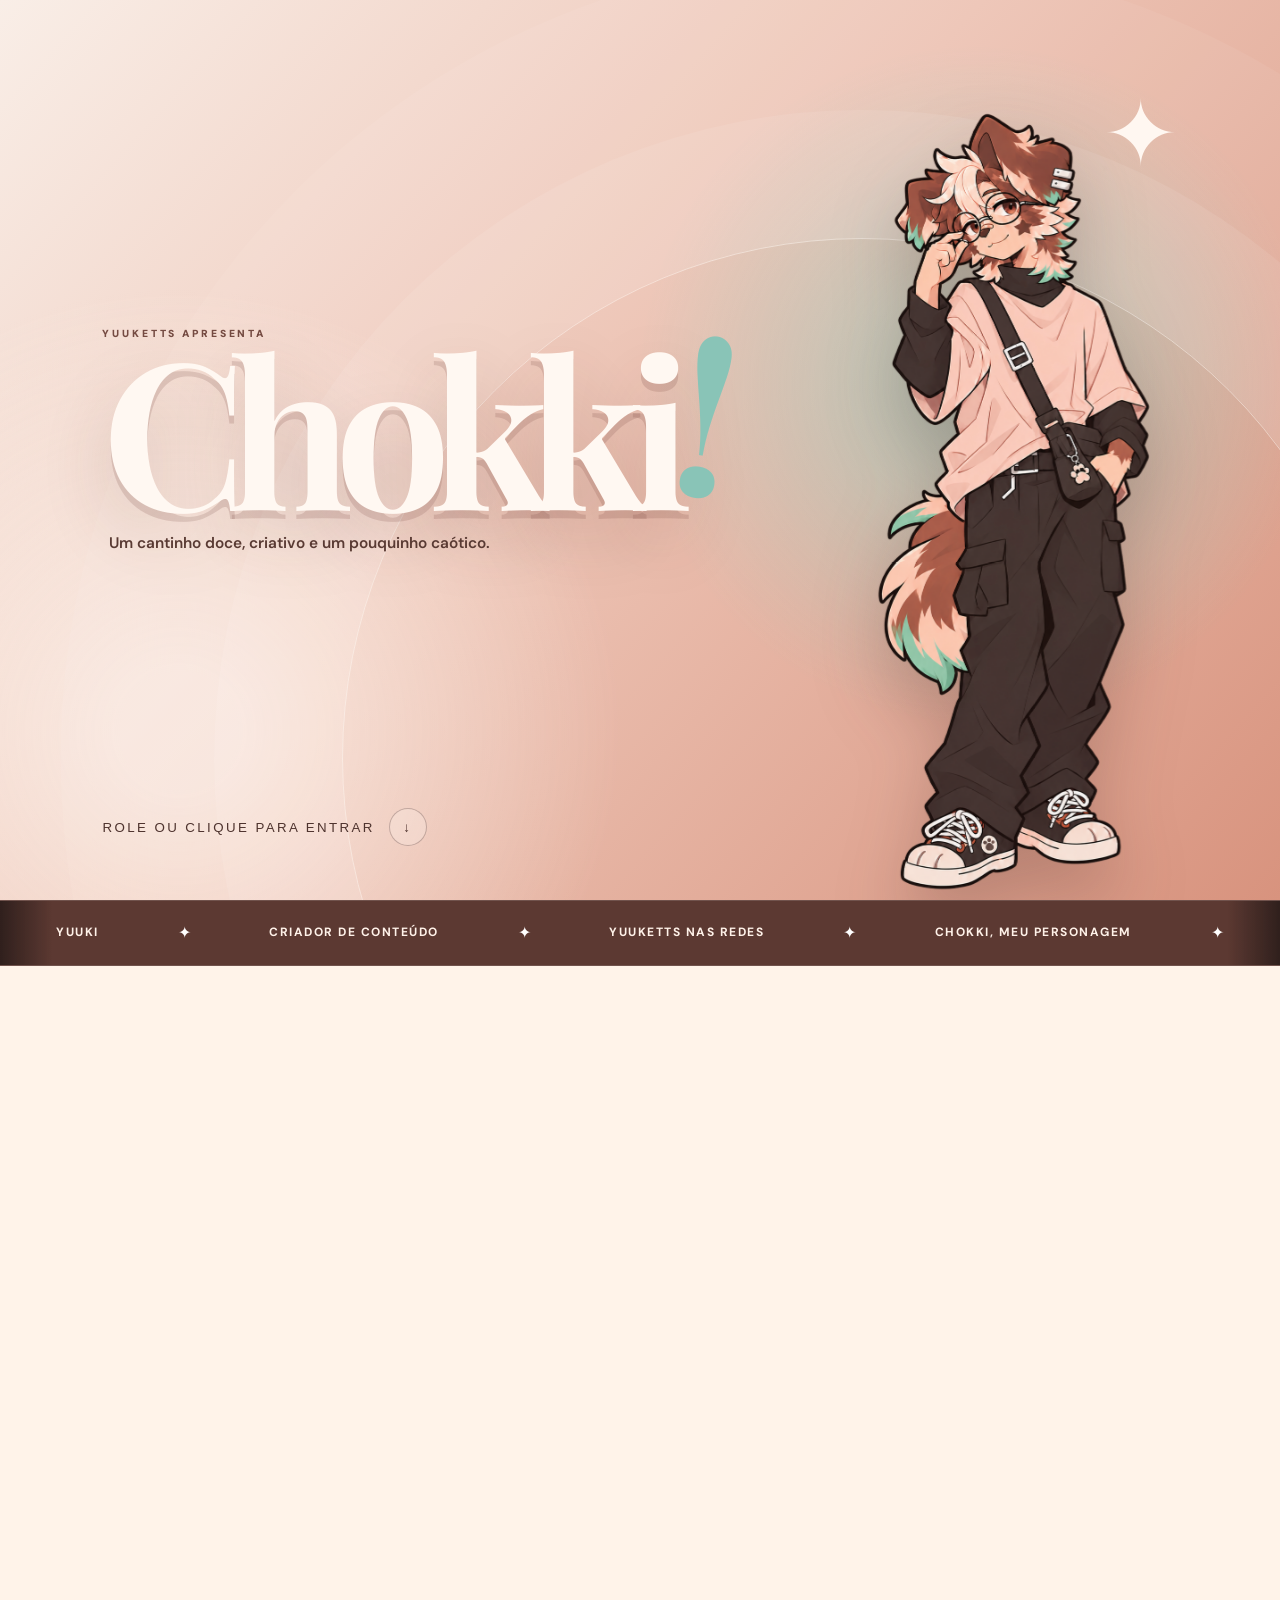
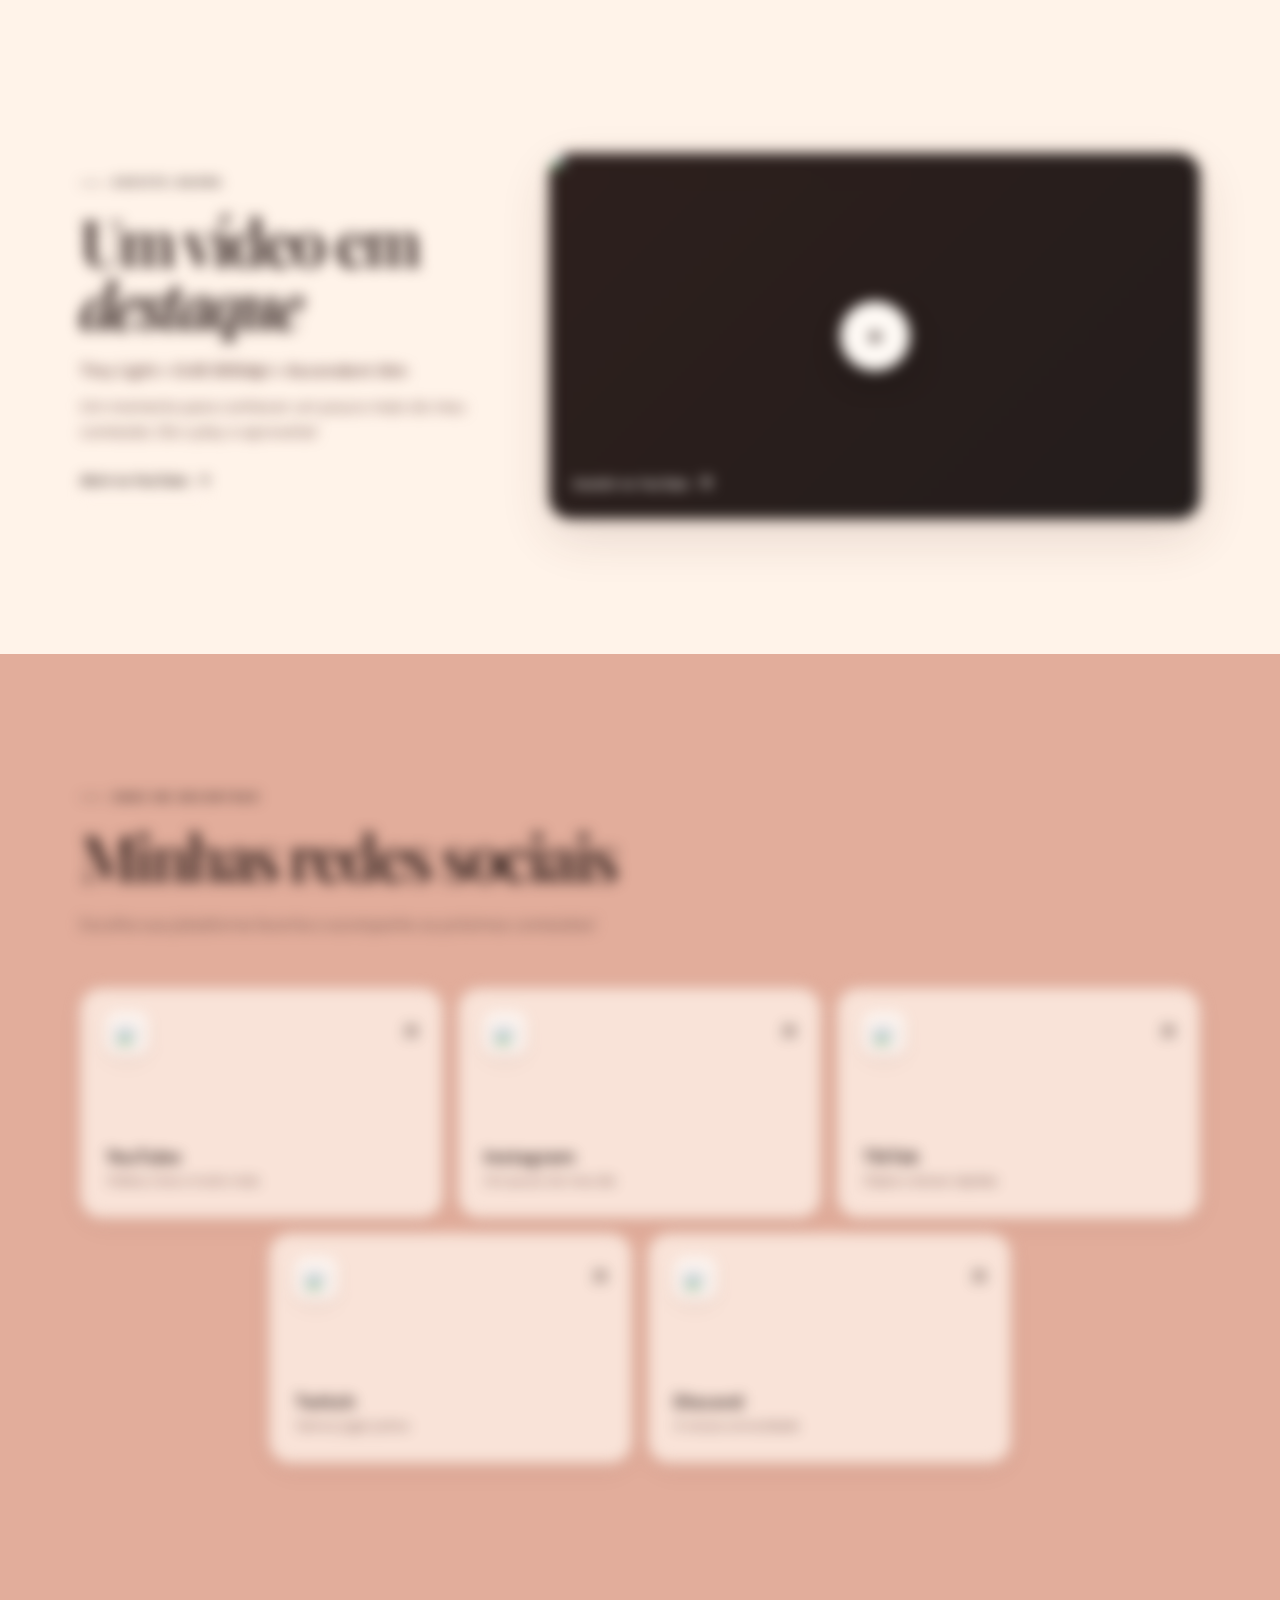
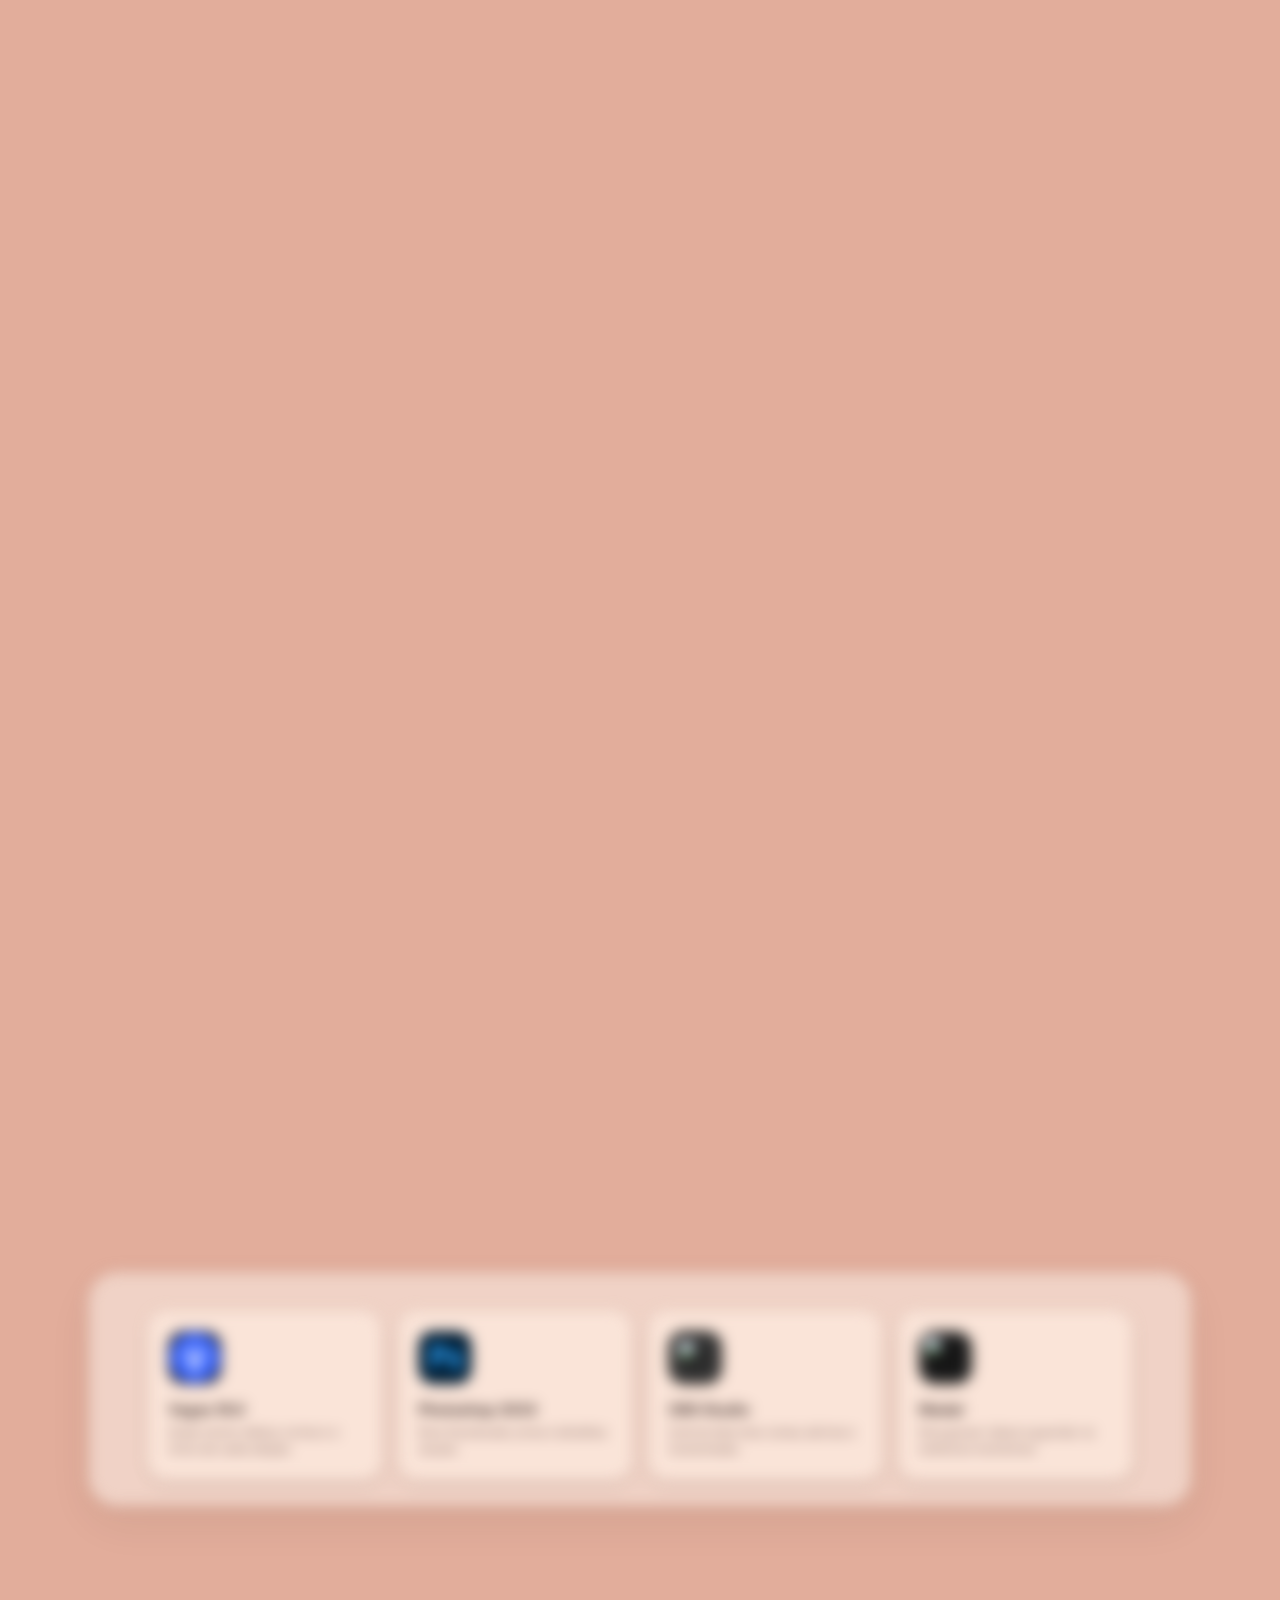
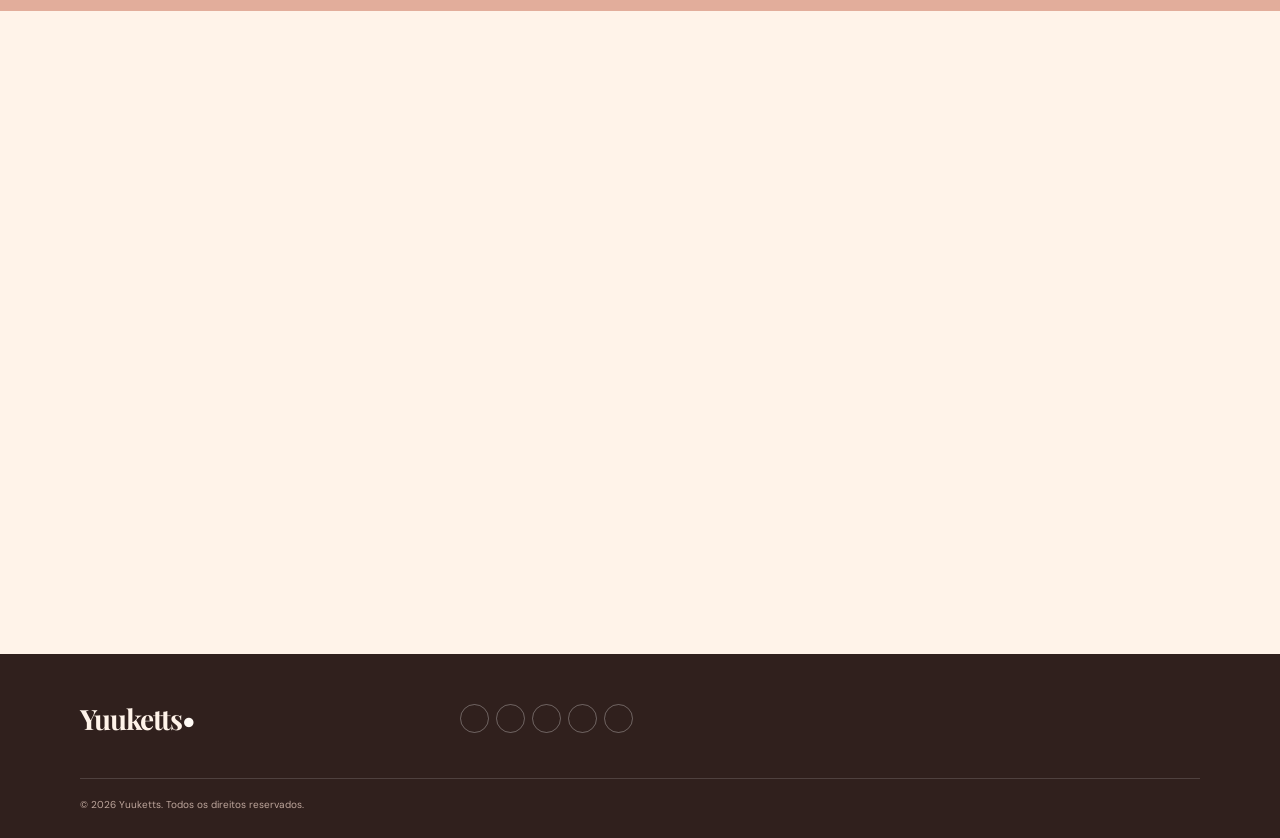
==== commit b45c93fe: "feat: refine Chokki intro and setup details" ====
--- a/index.html
+++ b/index.html
@@ -5,10 +5,12 @@
     <meta name="viewport" content="width=device-width, initial-scale=1.0" />
     <meta name="description" content="Site de Yuuki — criador de conteúdo conhecido nas redes como Yuuketts, com seu personagem Chokki." />
     <title>Yuuki — Yuuketts</title>
+    <style>html,body{background:#e2ad9b}body.intro-active{overflow:hidden}</style>
+    <link rel="preload" href="assets/chokki-fullbody-v2.png" as="image" />
     <link rel="preconnect" href="https://fonts.googleapis.com" />
     <link rel="preconnect" href="https://fonts.gstatic.com" crossorigin />
     <link href="https://fonts.googleapis.com/css2?family=DM+Sans:opsz,wght@9..40,400;9..40,500;9..40,600;9..40,700&family=Playfair+Display:ital,wght@0,600;0,700;1,600&display=swap" rel="stylesheet" />
-    <link rel="stylesheet" href="style.css?v=20261117-chokki8" />
+    <link rel="stylesheet" href="style.css?v=20261118-chokki9" />
     <style>
       .role-marquee{position:relative;z-index:2;overflow:hidden;padding:19px 0;background:#1a1a1a;color:#d8cfc0;border-block:1px solid rgba(255,255,255,.13);isolation:isolate}
       .role-marquee__track{display:flex;width:max-content;will-change:transform;animation:role-marquee-scroll 24s linear infinite}
@@ -32,7 +34,19 @@
     </style>
   </head>
   <!-- As credenciais de YouTube e Twitch ficam somente nas variáveis de ambiente da Vercel. -->
-  <body>
+  <body class="intro-active">
+    <div class="site-intro" data-site-intro role="dialog" aria-label="Introdução de Chokki" aria-modal="true">
+      <div class="site-intro__wash" aria-hidden="true"></div>
+      <div class="site-intro__star" aria-hidden="true">✦</div>
+      <div class="site-intro__copy">
+        <p>Yuuketts apresenta</p>
+        <h2>Chokki<span>!</span></h2>
+        <strong>Um cantinho doce, criativo e um pouquinho caótico.</strong>
+      </div>
+      <img class="site-intro__character" src="assets/chokki-fullbody-v2.png" alt="Chokki dando boas-vindas ao site de Yuuki" />
+      <button class="site-intro__enter" type="button" data-enter-site><span>Role ou clique para entrar</span><i aria-hidden="true">↓</i></button>
+    </div>
+    <noscript><style>.site-intro{display:none!important}body.intro-active{overflow:auto}</style></noscript>
     <div class="scroll-progress" aria-hidden="true"><span></span></div>
     <div class="cursor-glow" aria-hidden="true"></div>
     <div class="scroll-lighting" aria-hidden="true"></div>
@@ -49,7 +63,7 @@
 
     <main>
       <svg class="topography-defs" aria-hidden="true"><defs><filter id="topography-motion-filter" x="-8%" y="-8%" width="116%" height="116%"><feTurbulence type="fractalNoise" baseFrequency=".008 .014" numOctaves="2" seed="7" result="motion-noise"><animate attributeName="baseFrequency" values=".008 .014;.015 .007;.008 .014" dur="11s" repeatCount="indefinite" /></feTurbulence><feDisplacementMap in="SourceGraphic" in2="motion-noise" scale="18" xChannelSelector="R" yChannelSelector="G" /></filter></defs></svg>
-      <section class="hero-shell" aria-label="Introdução interativa de Yuuki e Chokki">
+      <section class="hero-shell" aria-label="Página inicial de Yuuki e Chokki">
         <div class="hero container">
           <div class="hero-copy reveal">
             <p class="eyebrow"><span></span> Vídeos, lives e comunidade</p>
@@ -63,7 +77,6 @@
             <img class="hero-fallback" src="assets/chokki-fullbody-v2.png" alt="Chokki de corpo inteiro, com óculos, roupa creme e detalhes verde-água" />
             <div class="character-signature"><strong>Chokki</strong><span>personagem do Yuuki</span></div>
           </div>
-          <div class="hero-scroll-cue" aria-hidden="true"><span>Role para conhecer</span><i>↓</i></div>
         </div>
       </section>
 
@@ -99,18 +112,24 @@
           <div class="setup-grid">
             <article class="setup-card hardware reveal">
               <div class="setup-card-title"><span class="setup-symbol">⌘</span><div><p>Configuração</p><h3>Hardware</h3></div></div>
-              <p class="hardware-hint">Passe o mouse ou use o teclado para ver cada peça em 3D.</p>
+              <p class="hardware-hint">Passe o mouse ou use o teclado para conhecer cada peça.</p>
               <dl>
-                <div class="hardware-row" data-part="cpu"><dt>Processador</dt><dd><a href="https://www.google.com/search?q=AMD+Ryzen+5+7600" target="_blank" rel="noopener noreferrer">AMD Ryzen 5 7600 · 6C/12T · até 5,1 GHz <span>↗</span></a></dd><div class="part-preview" aria-hidden="true"><small>AM5 · 65 W</small><strong>RYZEN 5</strong><span>7600</span><i class="part-object part-object--cpu"></i></div></div>
-                <div class="hardware-row" data-part="gpu"><dt>Placa de vídeo</dt><dd><a href="https://www.google.com/search?q=ZOTAC+GAMING+GeForce+RTX+3060+8GB+Twin+Edge" target="_blank" rel="noopener noreferrer">ZOTAC RTX 3060 Twin Edge · 8 GB GDDR6 <span>↗</span></a></dd><div class="part-preview" aria-hidden="true"><small>3584 CUDA · 1777 MHz</small><strong>GEFORCE RTX</strong><span>3060</span><i class="part-object part-object--gpu"></i></div></div>
-                <div class="hardware-row" data-part="motherboard"><dt>Placa-mãe</dt><dd><a href="https://www.google.com/search?q=MSI+PRO+B840M-B" target="_blank" rel="noopener noreferrer">MSI PRO B840M-B · AM5 · DDR5 · mATX <span>↗</span></a></dd><div class="part-preview" aria-hidden="true"><small>B840 · 2× M.2 PCIe 4.0</small><strong>MSI PRO</strong><span>B840M-B</span><i class="part-object part-object--board"></i></div></div>
-                <div class="hardware-row" data-part="ram"><dt>Memória RAM</dt><dd><a href="https://www.google.com/search?q=Kingston+FURY+Beast+KF556C40BB-16" target="_blank" rel="noopener noreferrer">Kingston FURY Beast · 16 GB (1×16) DDR5-5600 <span>↗</span></a></dd><div class="part-preview" aria-hidden="true"><small>5600 MT/s · CL40</small><strong>FURY BEAST</strong><span>16 GB</span><i class="part-object part-object--ram"></i></div></div>
-                <div class="hardware-row" data-part="cooler"><dt>Water cooler</dt><dd><a href="https://www.google.com/search?q=Kalkan+Aura+Digital+240mm+Preto+KLK00100" target="_blank" rel="noopener noreferrer">Kalkan Aura Digital · 240 mm · ARGB LCD <span>↗</span></a></dd><div class="part-preview" aria-hidden="true"><small>2× 120 mm · 2900 RPM</small><strong>AURA DIGITAL</strong><span>240</span><i class="part-object part-object--cooler"></i></div></div>
+                <div class="hardware-row" data-part="cpu"><dt>Processador</dt><dd><a href="https://www.google.com/search?q=AMD+Ryzen+5+7600" target="_blank" rel="noopener noreferrer">AMD Ryzen 5 7600 <span>↗</span></a></dd><div class="part-preview" aria-hidden="true"><small>Processador</small><strong>AMD RYZEN 5</strong><span>7600</span><i class="part-object part-object--cpu"></i></div></div>
+                <div class="hardware-row" data-part="gpu"><dt>Placa de vídeo</dt><dd><a href="https://www.google.com/search?q=ZOTAC+RTX+5060+8GB+GDDR7" target="_blank" rel="noopener noreferrer">ZOTAC RTX 5060 · 8 GB GDDR7 <span>↗</span></a></dd><div class="part-preview" aria-hidden="true"><small>Placa de vídeo</small><strong>ZOTAC RTX</strong><span>5060</span><i class="part-object part-object--gpu"></i></div></div>
+                <div class="hardware-row" data-part="motherboard"><dt>Placa-mãe</dt><dd><a href="https://www.google.com/search?q=MSI+B840M+Gaming+DDR5+AM5" target="_blank" rel="noopener noreferrer">MSI B840M Gaming · DDR5 · AM5 <span>↗</span></a></dd><div class="part-preview part-preview--photo" aria-hidden="true"><small>Placa-mãe</small><strong>MSI B840M GAMING</strong><img src="assets/setup/motherboard.png" alt="" /></div></div>
+                <div class="hardware-row" data-part="ram"><dt>Memória RAM</dt><dd><a href="https://www.google.com/search?q=Kingston+16GB+5600MHz+DDR5" target="_blank" rel="noopener noreferrer">Kingston 16 GB · 5600 MHz · DDR5 <span>↗</span></a></dd><div class="part-preview part-preview--photo" aria-hidden="true"><small>Memória RAM</small><strong>KINGSTON DDR5</strong><img src="assets/setup/ram.jpg" alt="" /></div></div>
+                <div class="hardware-row" data-part="cooler"><dt>Water cooler</dt><dd><a href="https://www.google.com/search?q=Calcooler+240mm+water+cooler" target="_blank" rel="noopener noreferrer">Water cooler Calcooler · 240 mm <span>↗</span></a></dd><div class="part-preview" aria-hidden="true"><small>Water cooler</small><strong>CALCOOLER</strong><span>240 mm</span><i class="part-object part-object--cooler"></i></div></div>
                 <div class="hardware-row" data-part="ssd"><dt>SSD</dt><dd><a href="https://www.google.com/search?q=ADATA+Legend+710+512GB" target="_blank" rel="noopener noreferrer">ADATA Legend 710 · 512 GB · NVMe PCIe 3.0 <span>↗</span></a></dd><div class="part-preview" aria-hidden="true"><small>2400 / 1600 MB/s</small><strong>LEGEND</strong><span>710</span><i class="part-object part-object--ssd"></i></div></div>
-                <div><dt>Monitor</dt><dd><a href="https://www.google.com/search?q=LG+UltraGear+24GS60F-B+24+IPS+180Hz" target="_blank" rel="noopener noreferrer">LG UltraGear 24GS60F-B · 24” IPS · 180 Hz <span>↗</span></a></dd></div>
+                <div class="hardware-row" data-part="monitor"><dt>Monitor</dt><dd><a href="https://www.google.com/search?q=LG+UltraGear+24GS60F-B+24+IPS+180Hz" target="_blank" rel="noopener noreferrer">LG UltraGear 24GS60F-B · 24” IPS · 180 Hz <span>↗</span></a></dd><div class="part-preview part-preview--photo" aria-hidden="true"><small>Monitor</small><strong>LG ULTRAGEAR</strong><img src="assets/setup/monitor.jpg" alt="" /></div></div>
               </dl>
             </article>
-            <article class="setup-card peripherals reveal delay-1"><div class="setup-card-title"><span class="setup-symbol">✦</span><div><p>Meu espaço</p><h3>Periféricos</h3></div></div><dl><div><dt>Teclado</dt><dd><a href="https://www.google.com/search?q=Attack+Shark+X68HE" target="_blank" rel="noopener noreferrer">Attack Shark X68HE <span>↗</span></a></dd></div><div><dt>Mouse</dt><dd><a href="https://www.google.com/search?q=ATK+U2+Plus" target="_blank" rel="noopener noreferrer">ATK U2 Plus <span>↗</span></a></dd></div><div><dt>Microfone</dt><dd><a href="https://www.google.com/search?q=Fifine+Ampligame+A8" target="_blank" rel="noopener noreferrer">Fifine Ampligame A8 <span>↗</span></a></dd></div><div><dt>Headset</dt><dd><a href="https://www.google.com/search?q=Redragon+Zeus+Pro" target="_blank" rel="noopener noreferrer">Redragon Zeus Pro <span>↗</span></a></dd></div><div><dt>Controle</dt><dd><a href="https://www.google.com/search?q=Flydigi+Direwolf+2" target="_blank" rel="noopener noreferrer">Flydigi Direwolf 2 <span>↗</span></a></dd></div></dl></article>
+            <article class="setup-card peripherals reveal delay-1"><div class="setup-card-title"><span class="setup-symbol">✦</span><div><p>Meu espaço</p><h3>Periféricos</h3></div></div><dl>
+              <div class="hardware-row"><dt>Teclado</dt><dd><a href="https://www.google.com/search?q=Attack+Shark+X68HE" target="_blank" rel="noopener noreferrer">Attack Shark X68HE <span>↗</span></a></dd><div class="part-preview part-preview--photo" aria-hidden="true"><small>Teclado</small><strong>ATTACK SHARK X68HE</strong><img src="assets/setup/keyboard.png" alt="" /></div></div>
+              <div class="hardware-row"><dt>Mouse</dt><dd><a href="https://www.google.com/search?q=ATK+U2+Plus" target="_blank" rel="noopener noreferrer">ATK U2 Plus <span>↗</span></a></dd><div class="part-preview part-preview--photo" aria-hidden="true"><small>Mouse</small><strong>ATK U2 PLUS</strong><img src="assets/setup/mouse.jpg" alt="" /></div></div>
+              <div class="hardware-row"><dt>Microfone</dt><dd><a href="https://www.google.com/search?q=Fifine+Ampligame+A8" target="_blank" rel="noopener noreferrer">Fifine Ampligame A8 <span>↗</span></a></dd><div class="part-preview part-preview--photo" aria-hidden="true"><small>Microfone</small><strong>FIFINE A8</strong><img src="assets/setup/microphone.jpg" alt="" /></div></div>
+              <div class="hardware-row"><dt>Headset</dt><dd><a href="https://www.google.com/search?q=Redragon+Zeus+Pro" target="_blank" rel="noopener noreferrer">Redragon Zeus Pro <span>↗</span></a></dd><div class="part-preview part-preview--photo" aria-hidden="true"><small>Headset</small><strong>REDRAGON ZEUS PRO</strong><img src="assets/setup/headset.jpg" alt="" /></div></div>
+              <div class="hardware-row"><dt>Controle</dt><dd><a href="https://www.google.com/search?q=Flydigi+Direwolf+2" target="_blank" rel="noopener noreferrer">Flydigi Direwolf 2 <span>↗</span></a></dd><div class="part-preview part-preview--photo" aria-hidden="true"><small>Controle</small><strong>FLYDIGI DIREWOLF 2</strong><img src="assets/setup/controller.png" alt="" /></div></div>
+            </dl></article>
           </div>
         </div>
       </section>
@@ -131,7 +150,7 @@
     </main>
 
     <footer><div class="container footer-inner"><a class="brand" href="#topo" aria-label="Início de Yuuketts">Yuuketts<span>•</span></a><div class="footer-socials"><a href="https://www.youtube.com/@Yuuketts" target="_blank" rel="noopener noreferrer" aria-label="YouTube"><img src="https://cdn.simpleicons.org/youtube/D8CFC0" alt="" /></a><a href="https://www.instagram.com/yuuketts.vlr/" target="_blank" rel="noopener noreferrer" aria-label="Instagram"><img src="https://cdn.simpleicons.org/instagram/D8CFC0" alt="" /></a><a href="https://www.tiktok.com/@yuuketts.vlr" target="_blank" rel="noopener noreferrer" aria-label="TikTok"><img src="https://cdn.simpleicons.org/tiktok/D8CFC0" alt="" /></a><a href="https://www.twitch.tv/yuuketts" target="_blank" rel="noopener noreferrer" aria-label="Twitch"><img src="https://cdn.simpleicons.org/twitch/D8CFC0" alt="" /></a><a href="https://discord.gg/FVC785BVWw" target="_blank" rel="noopener noreferrer" aria-label="Discord"><img src="https://cdn.simpleicons.org/discord/D8CFC0" alt="" /></a></div><small>© <span id="year"></span> Yuuketts. Todos os direitos reservados.</small></div></footer>
-    <script src="script.js?v=20261117-chokki8"></script>
-    <script type="module" src="scene-3d.js?v=20261117-chokki8"></script>
+    <script src="script.js?v=20261118-chokki9"></script>
+    <script type="module" src="scene-3d.js?v=20261118-chokki9"></script>
   </body>
 </html>
--- a/style.css
+++ b/style.css
@@ -185,18 +185,10 @@
 
 @media(prefers-reduced-motion:reduce){.chokki-stars i{animation:none}.section-arrival *{animation:none!important}}
 
-/* Abertura guiada pelo scroll: o próprio hero se separa para revelar o site. */
+/* A home volta a ser uma seção direta; a introdução agora é uma capa própria. */
 main{overflow:clip}
-.hero-shell{--intro-progress:0;position:relative;z-index:2;height:165vh}
-.hero-shell .hero{position:sticky;top:0;height:100svh;min-height:100svh;padding-top:112px;padding-bottom:54px;overflow:visible}
-body .hero-shell .hero-copy{transform:translate3d(var(--intro-copy-x,0),var(--intro-copy-y,0),0) scale(var(--intro-copy-scale,1));opacity:var(--intro-copy-opacity,1);transition:filter .15s linear;filter:blur(var(--intro-copy-blur,0));will-change:transform,opacity}
-body .hero-shell .hero-visual{transform:translate3d(var(--intro-visual-x,0),var(--intro-visual-y,0),0) scale(var(--intro-visual-scale,1));will-change:transform}
-.hero-shell .chokki-stars{transform:rotate(var(--intro-star-rotate,0)) scale(var(--intro-star-scale,1));opacity:var(--intro-star-opacity,1)}
-.hero-shell .character-signature{transform:translate3d(var(--intro-signature-x,0),var(--intro-signature-y,0),60px)}
-.hero-scroll-cue{position:absolute;z-index:8;left:50%;bottom:24px;display:flex;align-items:center;gap:10px;color:#4d332d;font-size:9px;font-weight:800;letter-spacing:1.5px;text-transform:uppercase;transform:translateX(-50%) translateY(var(--intro-cue-y,0));opacity:var(--intro-cue-opacity,1);pointer-events:none}
-.hero-scroll-cue i{display:grid;place-items:center;width:29px;height:29px;border:1px solid rgba(77,51,45,.25);border-radius:50%;font-style:normal;animation:scrollCue 1.7s ease-in-out infinite}
-@keyframes scrollCue{50%{transform:translateY(5px)}}
-.hero-shell.intro-open .hero-scroll-cue{visibility:hidden}
+.hero-shell{position:relative;z-index:2}
+.hero-shell .hero{position:relative;overflow:visible}
 
 /* Pré-visualizações de hardware: peças ilustradas em CSS e tratadas como pequenos objetos 3D. */
 .hardware{position:relative;z-index:3}
@@ -209,6 +201,12 @@
 .part-preview small{color:#7a5b53;font-size:8px;font-weight:800;letter-spacing:.8px;text-transform:uppercase}
 .part-preview strong{margin-top:3px;color:#38231f;font-size:12px;letter-spacing:.6px}
 .part-preview>span{color:#9c6254;font:600 22px/1 "Playfair Display",serif}
+.part-preview--photo{background:linear-gradient(145deg,rgba(255,249,243,.98),rgba(224,241,235,.95))}
+.part-preview--photo img{position:absolute;z-index:2;right:8px;bottom:7px;width:64%;height:80%;object-fit:contain;mix-blend-mode:multiply;filter:drop-shadow(0 12px 10px rgba(46,27,23,.2));transition:transform .4s cubic-bezier(.16,1,.3,1)}
+.hardware-row:hover .part-preview--photo img,.hardware-row:focus-within .part-preview--photo img{transform:translateY(-3px) rotate(-2deg) scale(1.04)}
+.peripherals{position:relative;z-index:4}
+.peripherals dl .part-preview{right:auto;left:-218px;transform:translate3d(16px,-50%,35px) perspective(800px) rotateY(12deg) rotateX(5deg) scale(.92);transform-origin:right center}
+.peripherals dl .hardware-row:hover .part-preview,.peripherals dl .hardware-row:focus-within .part-preview{transform:translate3d(0,-50%,35px) perspective(800px) rotateY(5deg) rotateX(2deg) scale(1)}
 .part-object{position:absolute;z-index:2;right:17px;bottom:15px;display:block;filter:drop-shadow(0 12px 11px rgba(46,27,23,.25));transform:rotate(-8deg) skewY(2deg);transition:transform .4s cubic-bezier(.16,1,.3,1)}
 .hardware-row:hover .part-object,.hardware-row:focus-within .part-object{transform:rotate(-2deg) translateY(-3px) scale(1.04)}
 .part-object--cpu{width:61px;height:61px;border:8px solid #c9b9a3;border-radius:5px;background:linear-gradient(135deg,#d6c8b5,#f1e8da);box-shadow:inset 0 0 0 2px #8b7968,8px 8px 0 #a68f79}
@@ -227,23 +225,63 @@
 @media(max-width:980px){
   .setup-card dl .part-preview{right:8px;top:auto;bottom:10px;width:180px;height:120px;transform:translate3d(0,8px,35px) perspective(800px) rotateY(-7deg) scale(.92)}
   .setup-card dl .hardware-row:hover .part-preview,.setup-card dl .hardware-row:focus-within .part-preview{transform:translate3d(0,0,35px) perspective(800px) rotateY(-3deg) scale(1)}
+  .peripherals dl .part-preview{right:8px;left:auto;transform:translate3d(0,8px,35px) perspective(800px) rotateY(-7deg) scale(.92)}
+  .peripherals dl .hardware-row:hover .part-preview,.peripherals dl .hardware-row:focus-within .part-preview{transform:translate3d(0,0,35px) perspective(800px) rotateY(-3deg) scale(1)}
 }
 @media(max-width:720px){
-  .hero-shell{height:150svh}
-  .hero-shell .hero{width:100%;height:100svh;min-height:100svh;padding:72px 16px 22px;grid-template-columns:1fr;grid-template-rows:minmax(0,54svh) auto;gap:0;align-content:start}
+  .hero-shell .hero{width:100%;min-height:100svh;padding:72px 16px 22px;grid-template-columns:1fr;grid-template-rows:minmax(0,54svh) auto;gap:0;align-content:start}
   .hero-shell .hero-visual{order:-1;height:53svh}
   .hero-shell h1{font-size:clamp(3.1rem,15vw,4.7rem);margin-bottom:14px}
   .hero-shell .hero-description{font-size:14px;line-height:1.45;margin-bottom:17px}
   .hero-shell .eyebrow{margin-bottom:9px}
-  .hero-scroll-cue{bottom:12px}
   .hardware-hint{line-height:1.4}
   .setup-card dl .hardware-row{padding-bottom:14px}
   .setup-card dl .part-preview{position:relative;right:auto;top:auto;bottom:auto;width:100%;height:0;margin:0;padding:0 14px;border-width:0;opacity:0;overflow:hidden;transform:translateY(8px);transition:height .35s ease,margin .35s ease,padding .35s ease,opacity .2s ease,transform .35s ease}
   .setup-card dl .hardware-row:hover .part-preview,.setup-card dl .hardware-row:focus-within .part-preview{height:118px;margin-top:12px;padding:14px;opacity:1;border-width:1px;transform:none}
 }
 @media(prefers-reduced-motion:reduce){
-  .hero-shell{height:auto}
-  .hero-shell .hero{position:relative;height:auto;min-height:100svh}
-  .hero-shell .hero-copy,.hero-shell .hero-visual,.hero-shell .chokki-stars,.hero-shell .character-signature{transform:none;opacity:1;filter:none}
-  .hero-scroll-cue{display:none}
-}
+  .hero-shell .hero{height:auto;min-height:100svh}
+}
+
+/* Capa de abertura — uma página curta antes da home, com o Chokki em proporção natural. */
+body.intro-active{overflow:hidden}
+.site-intro{--intro-pointer-x:0px;--intro-pointer-y:0px;--intro-tilt:0deg;position:fixed;inset:0;z-index:999;overflow:hidden;background:linear-gradient(132deg,#f9eee7 0%,#edc4b5 47%,#d8937e 100%);color:#34231f;isolation:isolate;clip-path:inset(0);transition:clip-path .9s cubic-bezier(.76,0,.24,1),visibility 0s .95s}
+.site-intro[hidden]{display:none}
+.site-intro:before{content:"";position:absolute;inset:-10%;z-index:-1;background:radial-gradient(circle at 72% 44%,rgba(152,207,194,.7) 0 4%,transparent 27%),radial-gradient(circle at 20% 76%,rgba(255,248,242,.8) 0 4%,transparent 30%);opacity:.78}
+.site-intro:after{content:"";position:absolute;inset:0;z-index:-1;background-image:radial-gradient(rgba(68,41,35,.14) .7px,transparent .7px);background-size:16px 16px;mask-image:linear-gradient(90deg,black,transparent 70%);opacity:.42}
+.site-intro__wash{position:absolute;right:-8vw;bottom:-42vh;width:min(85vw,1040px);aspect-ratio:1;border:1px solid rgba(255,250,246,.48);border-radius:50%;box-shadow:0 0 0 10vw rgba(255,250,246,.08),0 0 0 22vw rgba(255,250,246,.05)}
+.site-intro__copy{position:absolute;z-index:4;top:49%;left:clamp(26px,8vw,128px);width:min(56vw,820px);transform:translateY(-50%);transition:transform .85s cubic-bezier(.16,1,.3,1),opacity .6s ease}
+.site-intro__copy p{margin:0 0 10px;color:#754b42;font-size:clamp(9px,.8vw,12px);font-weight:900;letter-spacing:.28em;text-transform:uppercase}
+.site-intro__copy h2{margin:0;font:700 clamp(6.2rem,16vw,14rem)/.72 "Playfair Display",serif;letter-spacing:-.09em;color:#fff8f2;text-shadow:0 8px 0 rgba(104,58,49,.16),0 26px 70px rgba(81,43,37,.18)}
+.site-intro__copy h2 span{display:inline-block;color:#89c4b7;transform:rotate(8deg) translateY(-.08em);text-shadow:none}
+.site-intro__copy strong{display:block;max-width:420px;margin:32px 0 0 7px;color:#593a33;font-size:clamp(13px,1.2vw,18px);font-weight:600;line-height:1.55}
+.site-intro__character{position:absolute;z-index:3;right:clamp(2vw,6vw,9vw);bottom:0;width:auto;height:min(88vh,900px);object-fit:contain;object-position:center bottom;filter:drop-shadow(0 34px 34px rgba(72,41,34,.25));transform:translate3d(var(--intro-pointer-x),calc(8% + var(--intro-pointer-y)),0) rotate(var(--intro-tilt)) scale(.94);opacity:0;transition:transform 1.05s cubic-bezier(.16,1,.3,1),opacity .7s ease,filter .5s ease}
+.site-intro.is-ready .site-intro__character{transform:translate3d(var(--intro-pointer-x),var(--intro-pointer-y),0) rotate(var(--intro-tilt)) scale(1);opacity:1}
+.site-intro__star{position:absolute;z-index:5;right:8vw;top:10vh;color:#fff7f1;font-size:clamp(48px,7vw,110px);line-height:1;animation:introStar 3.4s ease-in-out infinite}
+.site-intro__enter{position:absolute;z-index:8;left:clamp(26px,8vw,128px);bottom:clamp(28px,6vh,70px);display:flex;align-items:center;gap:14px;padding:0;border:0;background:none;color:#4e332e;font:800 10px/1 inherit;letter-spacing:.18em;text-transform:uppercase;cursor:pointer;opacity:.5;transition:opacity .25s ease,transform .25s ease}
+.site-intro.is-ready .site-intro__enter{opacity:1}
+.site-intro__enter i{display:grid;place-items:center;width:38px;height:38px;border:1px solid rgba(78,51,46,.3);border-radius:50%;background:rgba(255,250,246,.22);font:normal 18px/1 inherit;animation:introArrow 1.6s ease-in-out infinite}
+.site-intro__enter:hover{transform:translateX(4px)}
+.site-intro.is-leaving{clip-path:inset(0 0 100% 0);pointer-events:none}
+.site-intro.is-leaving .site-intro__copy{transform:translate(-8vw,-50%);opacity:0}
+.site-intro.is-leaving .site-intro__character{transform:translate3d(18vw,3vh,0) rotate(4deg);opacity:0}
+.site-intro.is-leaving .site-intro__enter,.site-intro.is-leaving .site-intro__star{opacity:0}
+@keyframes introStar{50%{transform:rotate(8deg) scale(1.08)}}
+@keyframes introArrow{50%{transform:translateY(5px)}}
+
+/* O canvas nasce transparente; evita o quadro branco antes da primeira renderização WebGL. */
+.hero-webgl,.hero-webgl canvas{background:transparent!important}
+
+@media(max-width:780px){
+  .site-intro__copy{top:18vh;left:22px;width:calc(100% - 44px);transform:none}
+  .site-intro__copy h2{font-size:clamp(5.4rem,27vw,9rem)}
+  .site-intro__copy strong{max-width:260px;margin-top:20px;font-size:12px}
+  .site-intro__character{right:-12vw;bottom:0;height:62vh;max-width:112vw}
+  .site-intro__star{right:7vw;top:8vh;font-size:54px}
+  .site-intro__enter{left:22px;bottom:22px}
+  .site-intro.is-leaving .site-intro__copy{transform:translateX(-12vw)}
+}
+@media(prefers-reduced-motion:reduce){
+  .site-intro,.site-intro__character,.site-intro__copy{transition-duration:.01ms!important}
+  .site-intro__star,.site-intro__enter i{animation:none}
+}
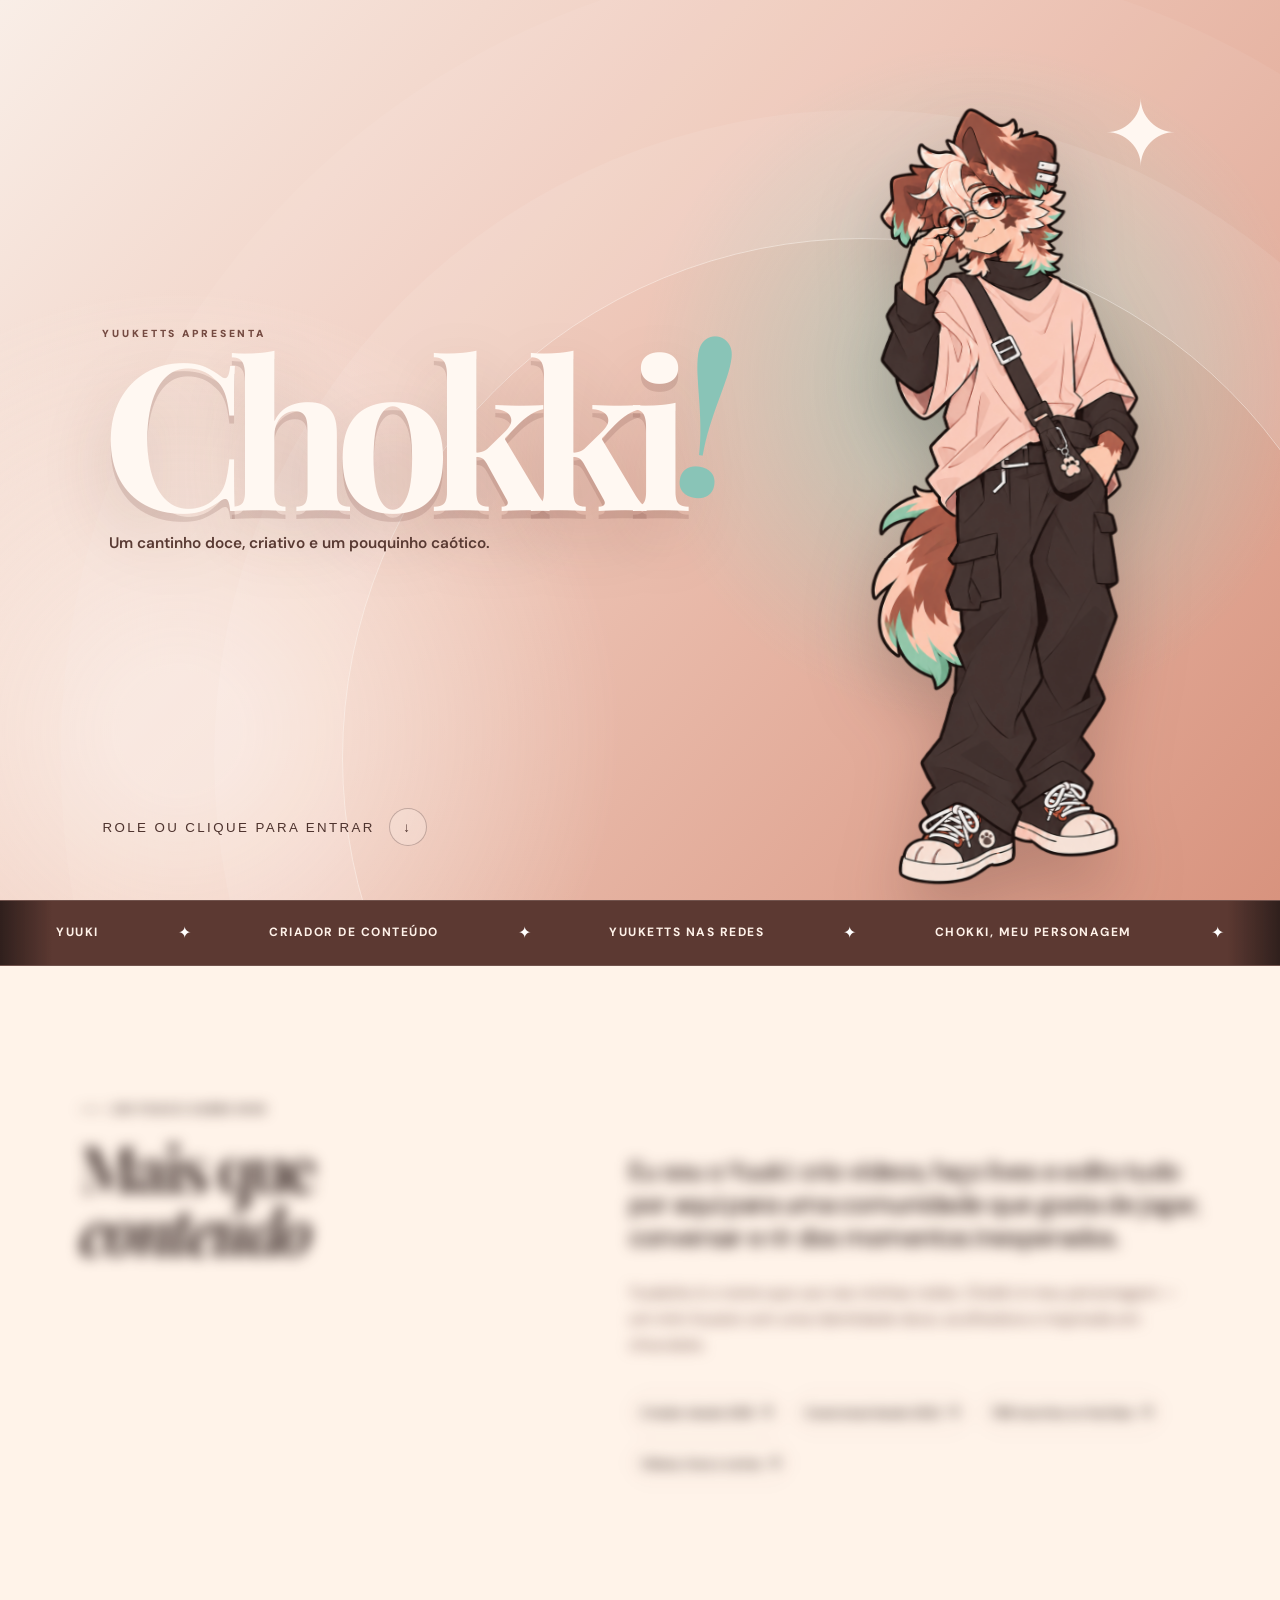
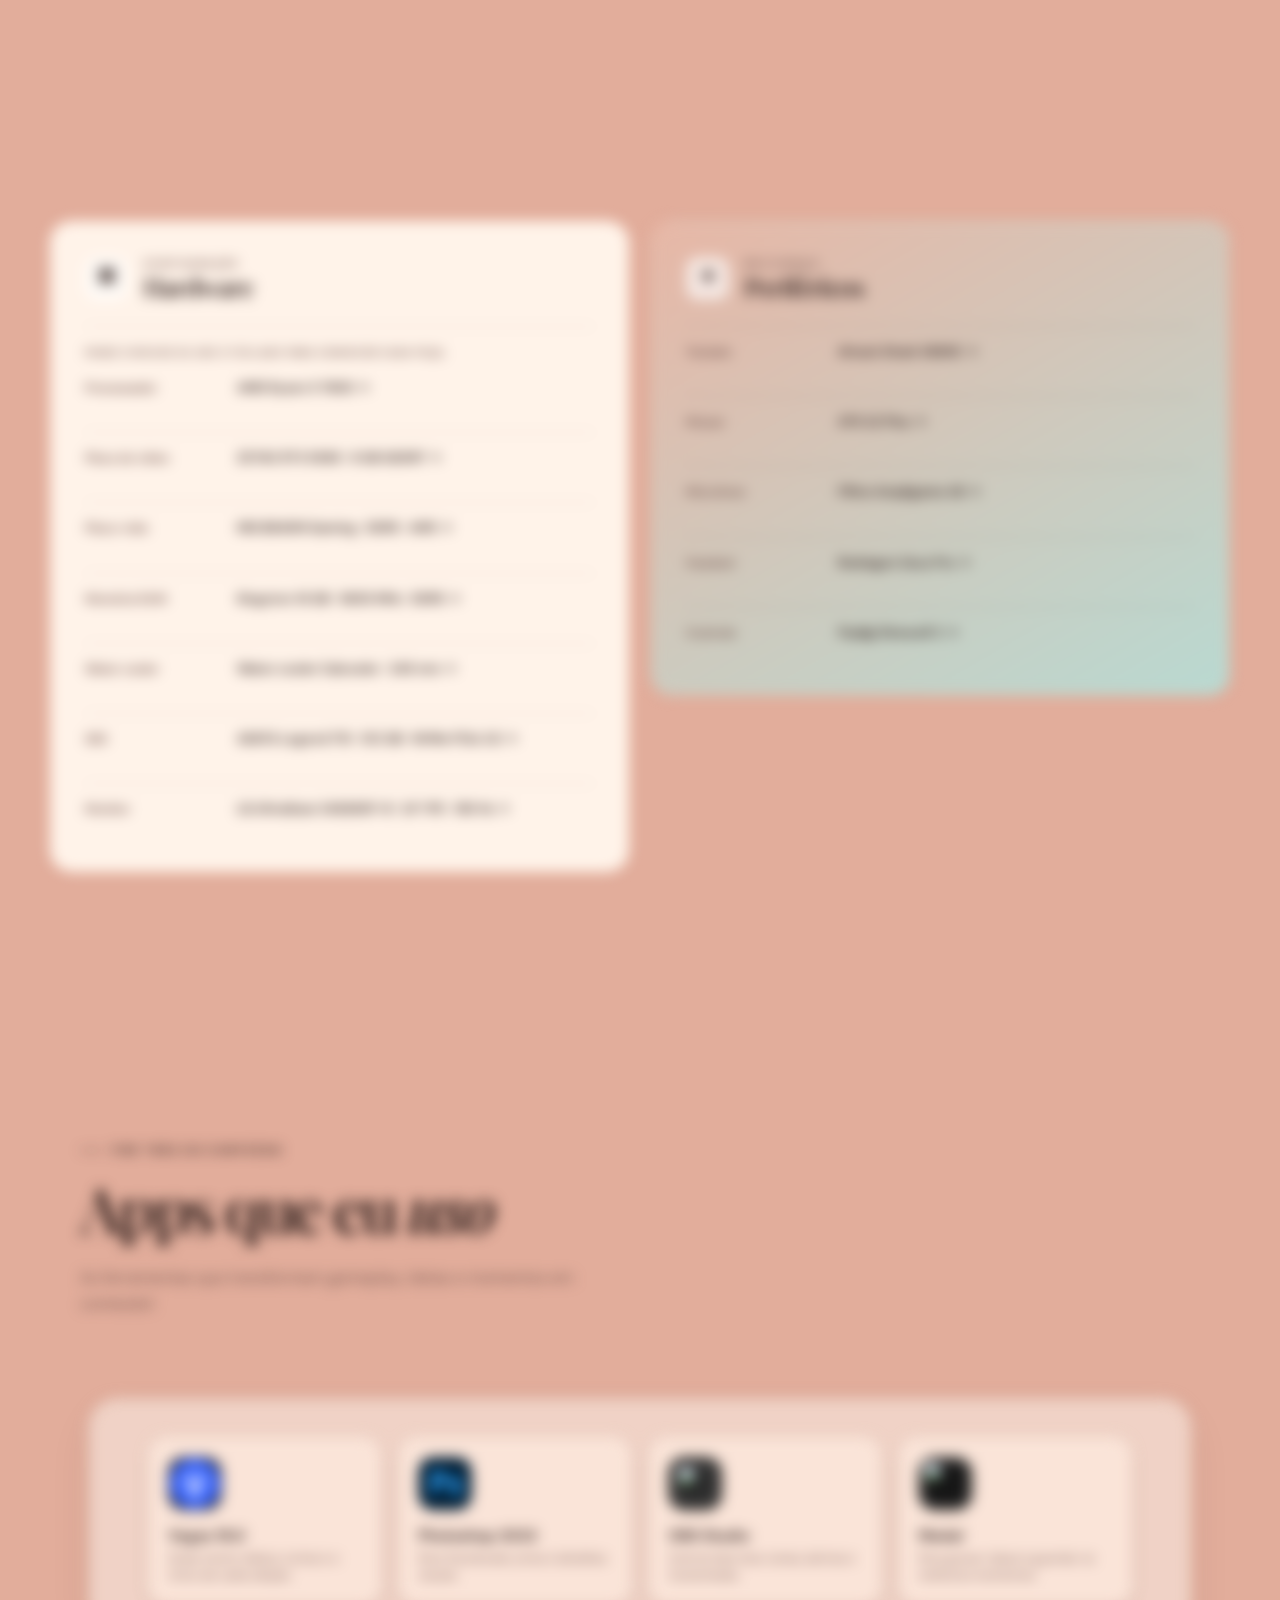
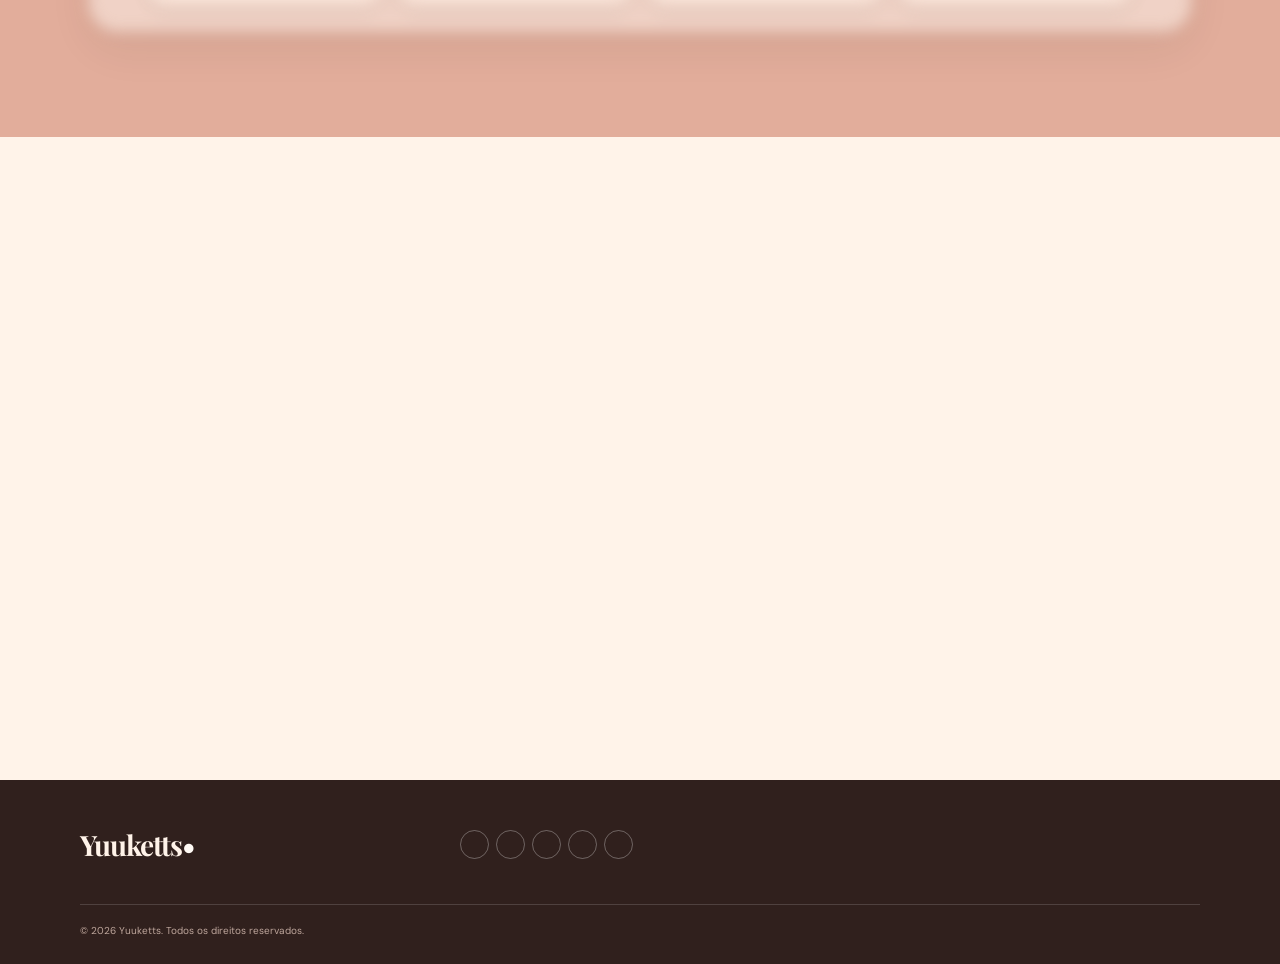
==== commit d06e4408: "fix: unify setup product previews" ====
--- a/index.html
+++ b/index.html
@@ -10,7 +10,7 @@
     <link rel="preconnect" href="https://fonts.googleapis.com" />
     <link rel="preconnect" href="https://fonts.gstatic.com" crossorigin />
     <link href="https://fonts.googleapis.com/css2?family=DM+Sans:opsz,wght@9..40,400;9..40,500;9..40,600;9..40,700&family=Playfair+Display:ital,wght@0,600;0,700;1,600&display=swap" rel="stylesheet" />
-    <link rel="stylesheet" href="style.css?v=20261118-chokki9" />
+    <link rel="stylesheet" href="style.css?v=20261118-chokki12" />
     <style>
       .role-marquee{position:relative;z-index:2;overflow:hidden;padding:19px 0;background:#1a1a1a;color:#d8cfc0;border-block:1px solid rgba(255,255,255,.13);isolation:isolate}
       .role-marquee__track{display:flex;width:max-content;will-change:transform;animation:role-marquee-scroll 24s linear infinite}
@@ -114,12 +114,12 @@
               <div class="setup-card-title"><span class="setup-symbol">⌘</span><div><p>Configuração</p><h3>Hardware</h3></div></div>
               <p class="hardware-hint">Passe o mouse ou use o teclado para conhecer cada peça.</p>
               <dl>
-                <div class="hardware-row" data-part="cpu"><dt>Processador</dt><dd><a href="https://www.google.com/search?q=AMD+Ryzen+5+7600" target="_blank" rel="noopener noreferrer">AMD Ryzen 5 7600 <span>↗</span></a></dd><div class="part-preview" aria-hidden="true"><small>Processador</small><strong>AMD RYZEN 5</strong><span>7600</span><i class="part-object part-object--cpu"></i></div></div>
-                <div class="hardware-row" data-part="gpu"><dt>Placa de vídeo</dt><dd><a href="https://www.google.com/search?q=ZOTAC+RTX+5060+8GB+GDDR7" target="_blank" rel="noopener noreferrer">ZOTAC RTX 5060 · 8 GB GDDR7 <span>↗</span></a></dd><div class="part-preview" aria-hidden="true"><small>Placa de vídeo</small><strong>ZOTAC RTX</strong><span>5060</span><i class="part-object part-object--gpu"></i></div></div>
+                <div class="hardware-row" data-part="cpu"><dt>Processador</dt><dd><a href="https://www.google.com/search?q=AMD+Ryzen+5+7600" target="_blank" rel="noopener noreferrer">AMD Ryzen 5 7600 <span>↗</span></a></dd><div class="part-preview part-preview--photo" aria-hidden="true"><small>Processador</small><strong>AMD RYZEN 5 7600</strong><img src="assets/setup/cpu.jpg" alt="" /></div></div>
+                <div class="hardware-row" data-part="gpu"><dt>Placa de vídeo</dt><dd><a href="https://www.google.com/search?q=ZOTAC+RTX+5060+8GB+GDDR7" target="_blank" rel="noopener noreferrer">ZOTAC RTX 5060 · 8 GB GDDR7 <span>↗</span></a></dd><div class="part-preview part-preview--photo" aria-hidden="true"><small>Placa de vídeo</small><strong>ZOTAC RTX 5060</strong><img src="assets/setup/gpu.jpg" alt="" /></div></div>
                 <div class="hardware-row" data-part="motherboard"><dt>Placa-mãe</dt><dd><a href="https://www.google.com/search?q=MSI+B840M+Gaming+DDR5+AM5" target="_blank" rel="noopener noreferrer">MSI B840M Gaming · DDR5 · AM5 <span>↗</span></a></dd><div class="part-preview part-preview--photo" aria-hidden="true"><small>Placa-mãe</small><strong>MSI B840M GAMING</strong><img src="assets/setup/motherboard.png" alt="" /></div></div>
                 <div class="hardware-row" data-part="ram"><dt>Memória RAM</dt><dd><a href="https://www.google.com/search?q=Kingston+16GB+5600MHz+DDR5" target="_blank" rel="noopener noreferrer">Kingston 16 GB · 5600 MHz · DDR5 <span>↗</span></a></dd><div class="part-preview part-preview--photo" aria-hidden="true"><small>Memória RAM</small><strong>KINGSTON DDR5</strong><img src="assets/setup/ram.jpg" alt="" /></div></div>
-                <div class="hardware-row" data-part="cooler"><dt>Water cooler</dt><dd><a href="https://www.google.com/search?q=Calcooler+240mm+water+cooler" target="_blank" rel="noopener noreferrer">Water cooler Calcooler · 240 mm <span>↗</span></a></dd><div class="part-preview" aria-hidden="true"><small>Water cooler</small><strong>CALCOOLER</strong><span>240 mm</span><i class="part-object part-object--cooler"></i></div></div>
-                <div class="hardware-row" data-part="ssd"><dt>SSD</dt><dd><a href="https://www.google.com/search?q=ADATA+Legend+710+512GB" target="_blank" rel="noopener noreferrer">ADATA Legend 710 · 512 GB · NVMe PCIe 3.0 <span>↗</span></a></dd><div class="part-preview" aria-hidden="true"><small>2400 / 1600 MB/s</small><strong>LEGEND</strong><span>710</span><i class="part-object part-object--ssd"></i></div></div>
+                <div class="hardware-row" data-part="cooler"><dt>Water cooler</dt><dd><a href="https://www.google.com/search?q=Calcooler+240mm+water+cooler" target="_blank" rel="noopener noreferrer">Water cooler Calcooler · 240 mm <span>↗</span></a></dd><div class="part-preview part-preview--photo" aria-hidden="true"><small>Water cooler</small><strong>240 MM</strong><img src="assets/setup/water-cooler.jpg" alt="" /></div></div>
+                <div class="hardware-row" data-part="ssd"><dt>SSD</dt><dd><a href="https://www.google.com/search?q=ADATA+Legend+710+512GB" target="_blank" rel="noopener noreferrer">ADATA Legend 710 · 512 GB · NVMe PCIe 3.0 <span>↗</span></a></dd><div class="part-preview part-preview--photo" aria-hidden="true"><small>SSD NVMe</small><strong>ADATA LEGEND 710</strong><img src="assets/setup/ssd.jpg" alt="" /></div></div>
                 <div class="hardware-row" data-part="monitor"><dt>Monitor</dt><dd><a href="https://www.google.com/search?q=LG+UltraGear+24GS60F-B+24+IPS+180Hz" target="_blank" rel="noopener noreferrer">LG UltraGear 24GS60F-B · 24” IPS · 180 Hz <span>↗</span></a></dd><div class="part-preview part-preview--photo" aria-hidden="true"><small>Monitor</small><strong>LG ULTRAGEAR</strong><img src="assets/setup/monitor.jpg" alt="" /></div></div>
               </dl>
             </article>
@@ -150,7 +150,7 @@
     </main>
 
     <footer><div class="container footer-inner"><a class="brand" href="#topo" aria-label="Início de Yuuketts">Yuuketts<span>•</span></a><div class="footer-socials"><a href="https://www.youtube.com/@Yuuketts" target="_blank" rel="noopener noreferrer" aria-label="YouTube"><img src="https://cdn.simpleicons.org/youtube/D8CFC0" alt="" /></a><a href="https://www.instagram.com/yuuketts.vlr/" target="_blank" rel="noopener noreferrer" aria-label="Instagram"><img src="https://cdn.simpleicons.org/instagram/D8CFC0" alt="" /></a><a href="https://www.tiktok.com/@yuuketts.vlr" target="_blank" rel="noopener noreferrer" aria-label="TikTok"><img src="https://cdn.simpleicons.org/tiktok/D8CFC0" alt="" /></a><a href="https://www.twitch.tv/yuuketts" target="_blank" rel="noopener noreferrer" aria-label="Twitch"><img src="https://cdn.simpleicons.org/twitch/D8CFC0" alt="" /></a><a href="https://discord.gg/FVC785BVWw" target="_blank" rel="noopener noreferrer" aria-label="Discord"><img src="https://cdn.simpleicons.org/discord/D8CFC0" alt="" /></a></div><small>© <span id="year"></span> Yuuketts. Todos os direitos reservados.</small></div></footer>
-    <script src="script.js?v=20261118-chokki9"></script>
-    <script type="module" src="scene-3d.js?v=20261118-chokki9"></script>
+    <script src="script.js?v=20261118-chokki12"></script>
+    <script type="module" src="scene-3d.js?v=20261118-chokki12"></script>
   </body>
 </html>
--- a/style.css
+++ b/style.css
@@ -285,3 +285,28 @@
   .site-intro,.site-intro__character,.site-intro__copy{transition-duration:.01ms!important}
   .site-intro__star,.site-intro__enter i{animation:none}
 }
+
+/* Galeria do setup: todos os produtos usam o mesmo quadro e abrem dentro do card. */
+.setup .container{width:min(1180px,calc(100% - 40px))}
+.setup-grid{grid-template-columns:repeat(2,minmax(0,1fr));gap:22px}
+.setup-card{overflow:hidden}
+.setup-card dl .hardware-row{z-index:auto;grid-template-columns:132px minmax(0,1fr);column-gap:20px;align-items:start}
+.setup-card dl .part-preview,.peripherals dl .part-preview{position:relative;z-index:1;left:auto;right:auto;top:auto;bottom:auto;grid-column:1/-1;display:grid;grid-template-columns:minmax(0,1fr) 154px;grid-template-rows:auto 1fr;gap:5px 18px;width:100%;height:auto;max-height:0;margin:0;padding:0 16px;border:0 solid rgba(255,255,255,.74);border-radius:22px;background:linear-gradient(145deg,rgba(255,250,246,.97),rgba(225,242,236,.94));box-shadow:none;opacity:0;pointer-events:none;overflow:hidden;transform:translateY(8px);transform-origin:center;transition:max-height .42s cubic-bezier(.16,1,.3,1),margin .42s cubic-bezier(.16,1,.3,1),padding .42s cubic-bezier(.16,1,.3,1),opacity .22s ease,transform .42s cubic-bezier(.16,1,.3,1),border-width .2s ease}
+.setup-card dl .hardware-row:hover .part-preview,.setup-card dl .hardware-row:focus-within .part-preview,.setup-card dl .hardware-row.preview-open .part-preview,.peripherals dl .hardware-row:hover .part-preview,.peripherals dl .hardware-row:focus-within .part-preview,.peripherals dl .hardware-row.preview-open .part-preview{max-height:190px;margin-top:14px;padding:14px 16px;opacity:1;border-width:1px;transform:none}
+.part-preview small{grid-column:1;align-self:end;margin-top:8px;font-size:9px;letter-spacing:1px}
+.part-preview strong{grid-column:1;align-self:start;margin:0;font-size:14px;line-height:1.25;letter-spacing:.35px}
+.part-preview--photo img{position:relative;z-index:2;grid-column:2;grid-row:1/3;align-self:center;right:auto;bottom:auto;width:154px;height:154px;padding:10px;border:1px solid rgba(74,48,41,.09);border-radius:17px;background:#fff;object-fit:contain;mix-blend-mode:multiply;filter:drop-shadow(0 9px 9px rgba(46,27,23,.13));transform:none;transition:transform .4s cubic-bezier(.16,1,.3,1)}
+.hardware-row:hover .part-preview--photo img,.hardware-row:focus-within .part-preview--photo img,.hardware-row.preview-open .part-preview--photo img{transform:translateY(-2px) scale(1.025)}
+
+@media(max-width:900px){
+  .setup-grid{grid-template-columns:1fr}
+  .setup-card dl .hardware-row{grid-template-columns:150px minmax(0,1fr)}
+}
+@media(max-width:560px){
+  .setup .container{width:min(100% - 24px,1180px)}
+  .setup-card dl .hardware-row{grid-template-columns:1fr;gap:4px}
+  .setup-card dl .part-preview,.peripherals dl .part-preview{grid-template-columns:minmax(0,1fr) 118px;gap:4px 12px}
+  .setup-card dl .hardware-row:hover .part-preview,.setup-card dl .hardware-row:focus-within .part-preview,.setup-card dl .hardware-row.preview-open .part-preview,.peripherals dl .hardware-row:hover .part-preview,.peripherals dl .hardware-row:focus-within .part-preview,.peripherals dl .hardware-row.preview-open .part-preview{max-height:154px;padding:12px}
+  .part-preview--photo img{width:118px;height:118px;padding:8px;border-radius:14px}
+  .part-preview strong{font-size:12px}
+}
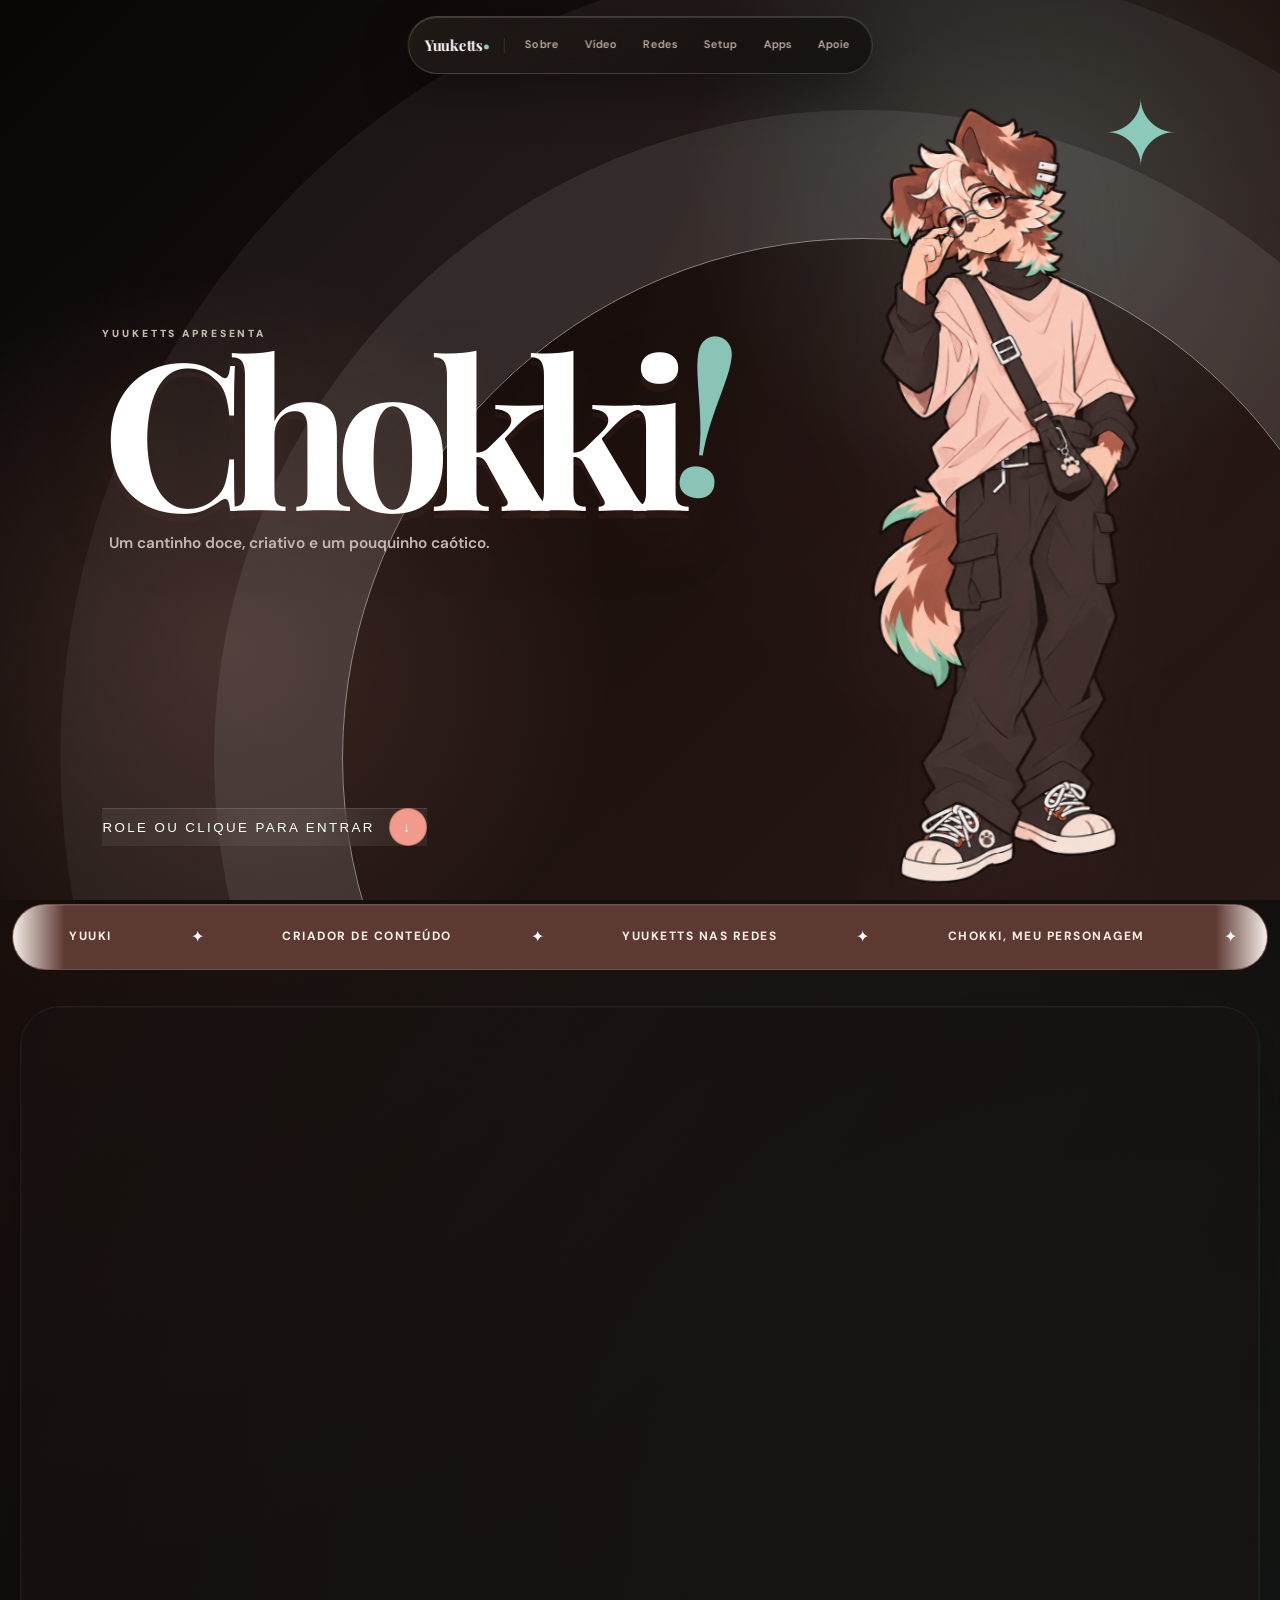
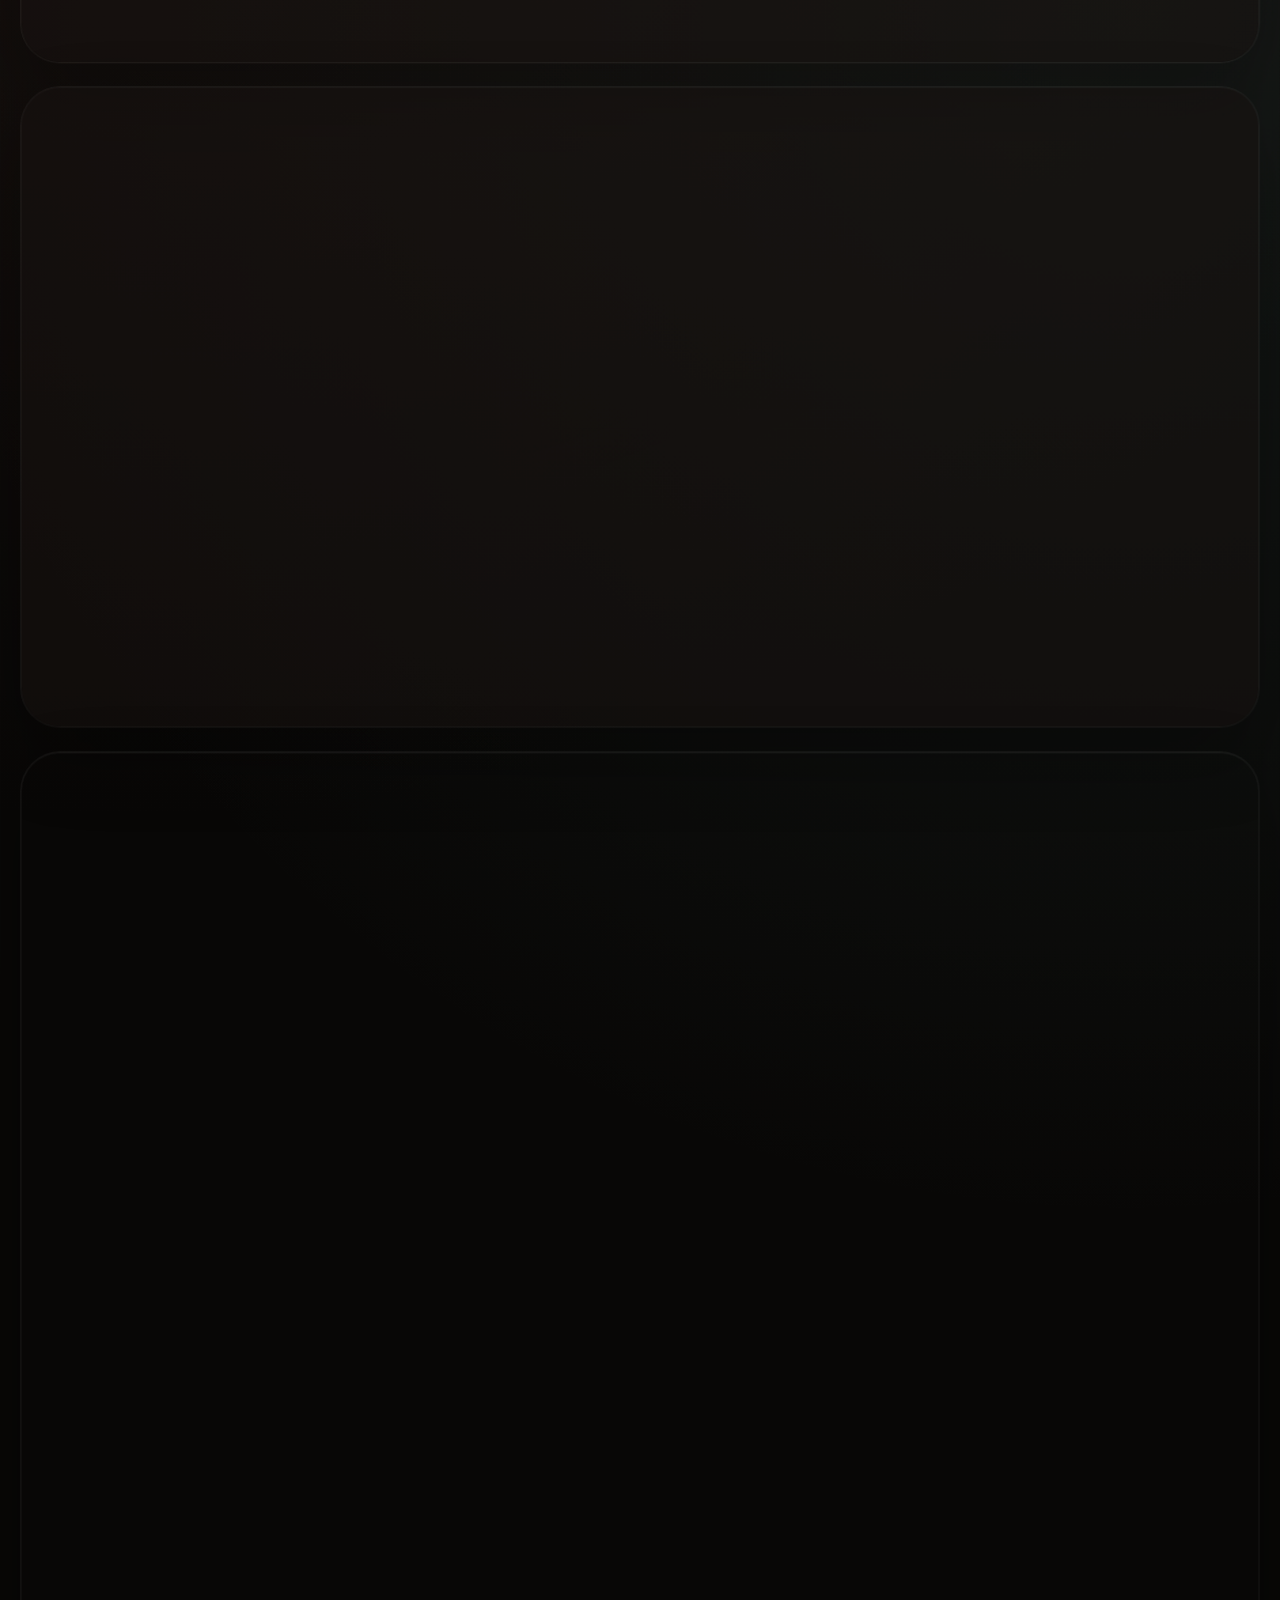
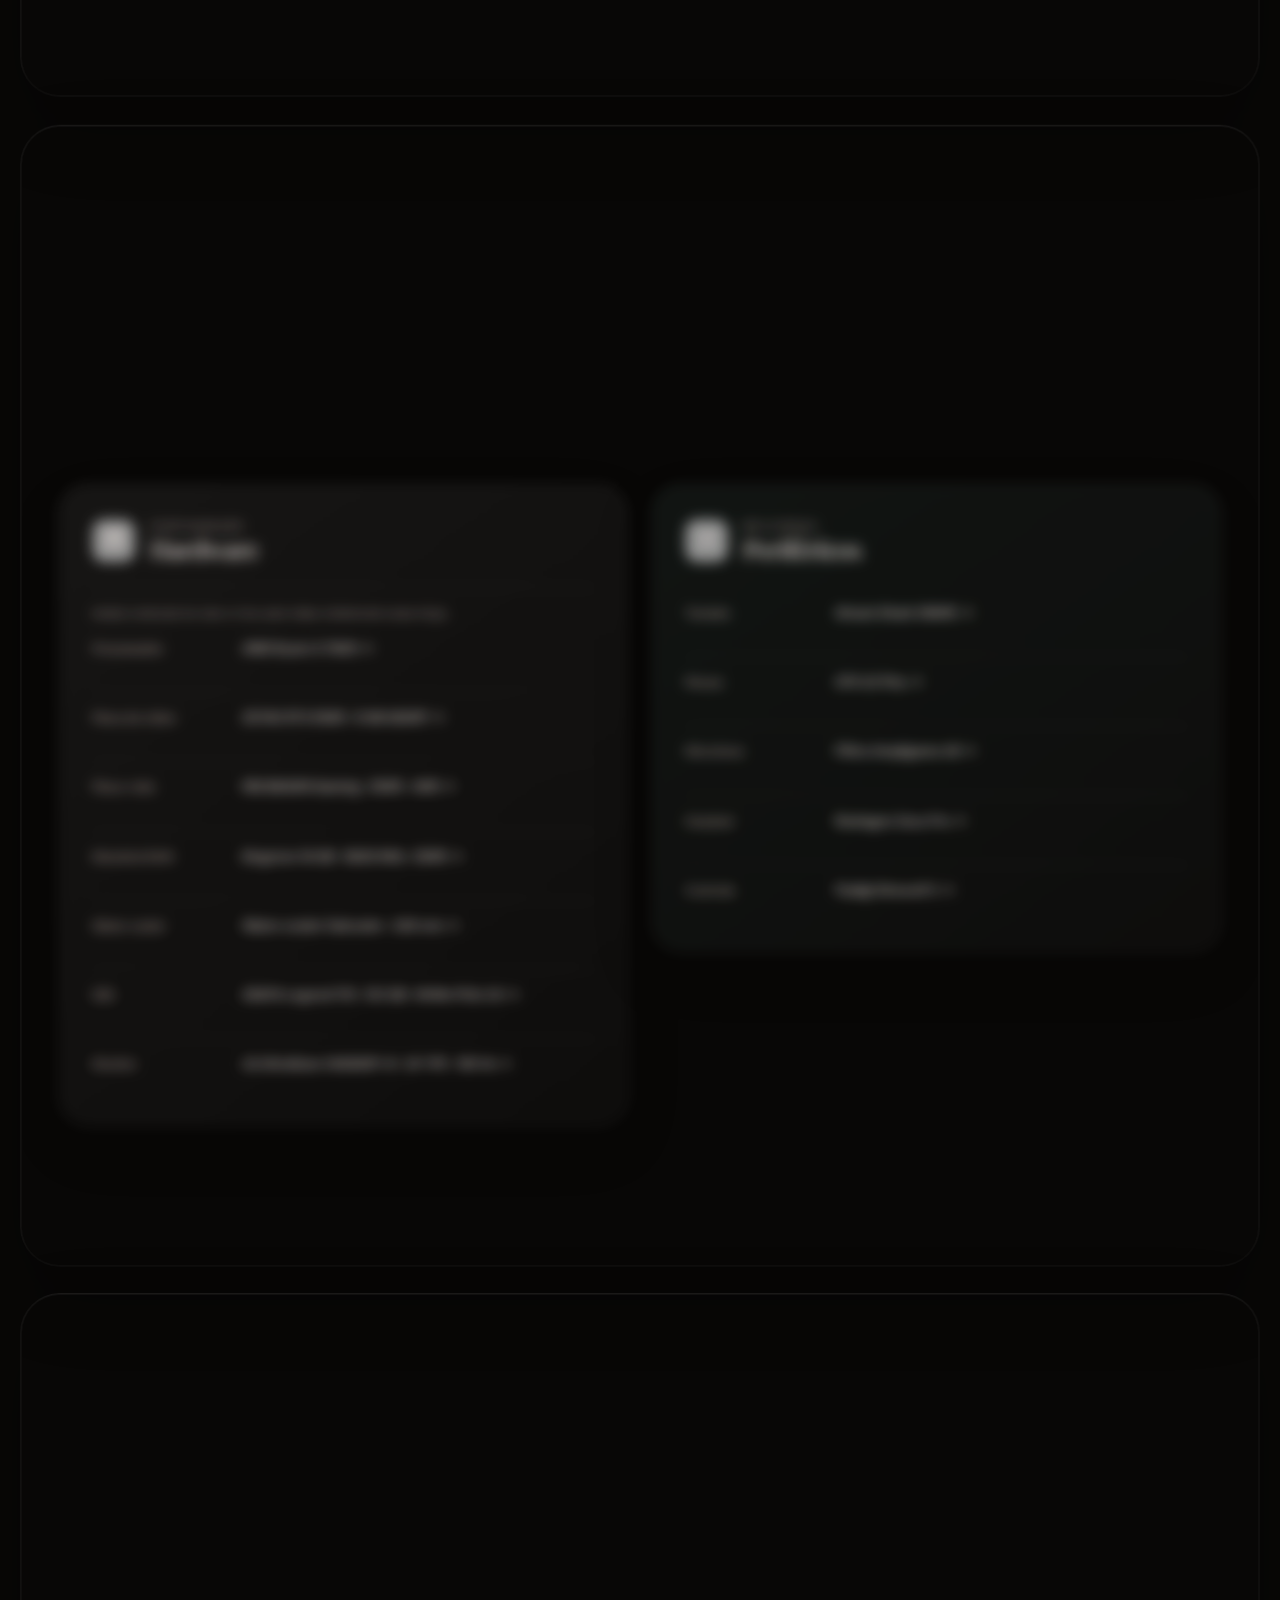
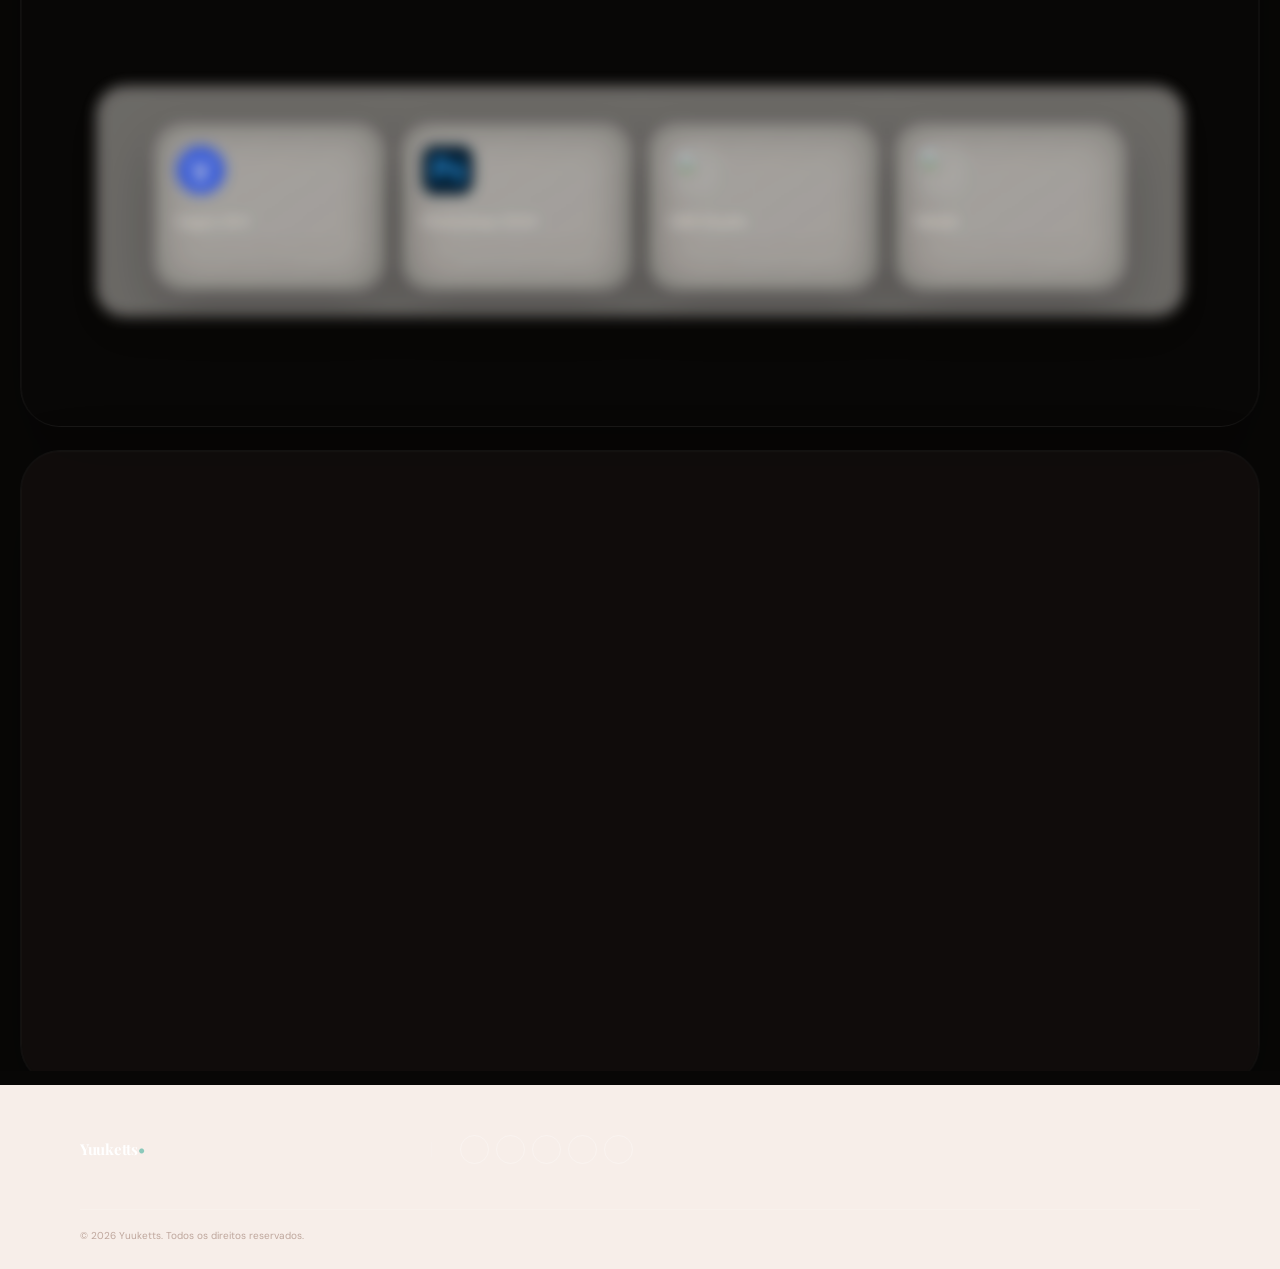
==== commit d79ff89f: "feat: add dark liquid glass experience" ====
--- a/index.html
+++ b/index.html
@@ -5,12 +5,12 @@
     <meta name="viewport" content="width=device-width, initial-scale=1.0" />
     <meta name="description" content="Site de Yuuki — criador de conteúdo conhecido nas redes como Yuuketts, com seu personagem Chokki." />
     <title>Yuuki — Yuuketts</title>
-    <style>html,body{background:#e2ad9b}body.intro-active{overflow:hidden}</style>
+    <style>html,body{background:#080706}body.intro-active{overflow:hidden}</style>
     <link rel="preload" href="assets/chokki-fullbody-v2.png" as="image" />
     <link rel="preconnect" href="https://fonts.googleapis.com" />
     <link rel="preconnect" href="https://fonts.gstatic.com" crossorigin />
     <link href="https://fonts.googleapis.com/css2?family=DM+Sans:opsz,wght@9..40,400;9..40,500;9..40,600;9..40,700&family=Playfair+Display:ital,wght@0,600;0,700;1,600&display=swap" rel="stylesheet" />
-    <link rel="stylesheet" href="style.css?v=20261118-chokki12" />
+    <link rel="stylesheet" href="style.css?v=20261118-chokki13" />
     <style>
       .role-marquee{position:relative;z-index:2;overflow:hidden;padding:19px 0;background:#1a1a1a;color:#d8cfc0;border-block:1px solid rgba(255,255,255,.13);isolation:isolate}
       .role-marquee__track{display:flex;width:max-content;will-change:transform;animation:role-marquee-scroll 24s linear infinite}
@@ -150,7 +150,7 @@
     </main>
 
     <footer><div class="container footer-inner"><a class="brand" href="#topo" aria-label="Início de Yuuketts">Yuuketts<span>•</span></a><div class="footer-socials"><a href="https://www.youtube.com/@Yuuketts" target="_blank" rel="noopener noreferrer" aria-label="YouTube"><img src="https://cdn.simpleicons.org/youtube/D8CFC0" alt="" /></a><a href="https://www.instagram.com/yuuketts.vlr/" target="_blank" rel="noopener noreferrer" aria-label="Instagram"><img src="https://cdn.simpleicons.org/instagram/D8CFC0" alt="" /></a><a href="https://www.tiktok.com/@yuuketts.vlr" target="_blank" rel="noopener noreferrer" aria-label="TikTok"><img src="https://cdn.simpleicons.org/tiktok/D8CFC0" alt="" /></a><a href="https://www.twitch.tv/yuuketts" target="_blank" rel="noopener noreferrer" aria-label="Twitch"><img src="https://cdn.simpleicons.org/twitch/D8CFC0" alt="" /></a><a href="https://discord.gg/FVC785BVWw" target="_blank" rel="noopener noreferrer" aria-label="Discord"><img src="https://cdn.simpleicons.org/discord/D8CFC0" alt="" /></a></div><small>© <span id="year"></span> Yuuketts. Todos os direitos reservados.</small></div></footer>
-    <script src="script.js?v=20261118-chokki12"></script>
+    <script src="script.js?v=20261118-chokki13"></script>
     <script type="module" src="scene-3d.js?v=20261118-chokki12"></script>
   </body>
 </html>
--- a/style.css
+++ b/style.css
@@ -310,3 +310,62 @@
   .part-preview--photo img{width:118px;height:118px;padding:8px;border-radius:14px}
   .part-preview strong{font-size:12px}
 }
+
+/* Chokki dark liquid-glass edition */
+:root{
+  --bg:#080706;--surface:rgba(24,19,17,.68);--surface-light:rgba(255,255,255,.065);
+  --ink:#f7eee9;--muted:#b9aaa4;--white:#fff;--line:rgba(255,255,255,.11);
+  --peach:#f29a8c;--mint:#8bc9bb;--brown:#6f3e32;--shadow:0 30px 80px rgba(0,0,0,.38);
+  --radius:32px
+}
+html{background:#080706;scroll-padding-top:90px}
+body{color:var(--ink);background:radial-gradient(circle at 10% 12%,rgba(111,62,50,.2),transparent 31%),radial-gradient(circle at 88% 26%,rgba(139,201,187,.09),transparent 27%),#080706}
+body:before{opacity:.055;filter:invert(1);mix-blend-mode:screen}
+main>.site-topography{opacity:.045;filter:invert(1);mix-blend-mode:screen}
+.scroll-lighting{background:radial-gradient(circle at 78% calc(10% + var(--scroll-progress,0) * 72%),rgba(139,201,187,.12),transparent 23%),radial-gradient(circle at 12% calc(30% + var(--scroll-progress,0) * 45%),rgba(242,154,140,.11),transparent 27%)}
+.scroll-progress{top:0;height:2px;background:transparent}.scroll-progress span{background:linear-gradient(90deg,var(--mint),var(--peach));box-shadow:0 0 18px rgba(139,201,187,.5)}
+
+.site-header{top:16px;left:50%;right:auto;width:auto;transform:translateX(-50%);z-index:1000;background:none!important;border:0!important;box-shadow:none!important;backdrop-filter:none!important;pointer-events:none}
+.site-header .nav{pointer-events:auto;width:max-content;max-width:calc(100vw - 28px);height:58px;margin:0;padding:7px 9px 7px 16px;border:1px solid rgba(255,255,255,.17);border-radius:999px;background:linear-gradient(135deg,rgba(36,30,27,.8),rgba(12,10,9,.68));box-shadow:inset 0 1px 0 rgba(255,255,255,.15),0 18px 48px rgba(0,0,0,.34);backdrop-filter:blur(28px) saturate(180%);-webkit-backdrop-filter:blur(28px) saturate(180%)}
+.brand{margin-right:8px;padding-right:15px;border-right:1px solid rgba(255,255,255,.11);color:#fff;font-size:15px;letter-spacing:-.02em}.brand span{color:var(--mint)}
+.nav-links{gap:2px}.nav-links a{position:relative;padding:10px 12px;border-radius:999px;color:var(--muted);font-size:11px;letter-spacing:.01em;transition:color .2s ease,background .2s ease,transform .2s ease}.nav-links a:hover,.nav-links a.is-active{color:#fff;background:rgba(255,255,255,.075);transform:none}.nav-links a:after,.nav-links a:hover:after{left:50%;right:auto;bottom:3px;width:5px!important;height:5px;border:0;border-radius:50%;background:var(--peach);opacity:0;transform:translateX(-50%) scale(.35);box-shadow:0 0 12px rgba(242,154,140,.7);transition:opacity .2s ease,transform .2s ease}.nav-links a.is-active:after{opacity:1;transform:translateX(-50%) scale(1)}
+
+.hero-shell{width:calc(100% - 24px);margin:12px auto 0;border:1px solid rgba(255,255,255,.1);border-radius:40px;overflow:hidden;background:radial-gradient(circle at 76% 35%,rgba(139,201,187,.14),transparent 29%),radial-gradient(circle at 28% 65%,rgba(242,154,140,.12),transparent 32%),linear-gradient(145deg,#17110f,#0c0908 62%,#111a17);box-shadow:inset 0 1px 0 rgba(255,255,255,.08),var(--shadow)}
+.hero-shell .hero{min-height:calc(100svh - 24px);padding-top:126px}.hero h1,.hero h2,.section h2,.support h2{color:var(--ink)}.hero-copy>p,.section-intro>p,.about-copy>p,.support-box p{color:var(--muted)}
+.hero-visual:before,.hero-visual:after{border-color:rgba(255,255,255,.11)}
+.hero-hint,.status-pill,.character-badge,.hero-stat{border-color:rgba(255,255,255,.13)!important;background:rgba(19,15,13,.56)!important;color:var(--ink)!important;box-shadow:inset 0 1px 0 rgba(255,255,255,.09),0 18px 34px rgba(0,0,0,.22)!important;backdrop-filter:blur(18px) saturate(150%);-webkit-backdrop-filter:blur(18px) saturate(150%)}
+.hero-hint,.hero-stat small,.character-badge small{color:var(--muted)!important}
+.button{border-color:rgba(255,255,255,.13);border-radius:999px;background:rgba(255,255,255,.07);color:#fff;box-shadow:inset 0 1px 0 rgba(255,255,255,.1);backdrop-filter:blur(18px)}.button:hover{background:rgba(255,255,255,.13);transform:translateY(-2px)}
+
+.role-marquee{width:calc(100% - 24px);margin:14px auto;padding:16px 0;border:1px solid rgba(255,255,255,.1);border-radius:999px;background:rgba(19,15,13,.72);color:var(--muted);box-shadow:inset 0 1px 0 rgba(255,255,255,.07);backdrop-filter:blur(20px)}.role-marquee:before{background:linear-gradient(90deg,#100c0b,transparent)}.role-marquee:after{background:linear-gradient(-90deg,#100c0b,transparent)}
+
+.section{width:calc(100% - 24px);margin:14px auto;padding-block:clamp(88px,11vw,150px);border:1px solid rgba(255,255,255,.095);border-radius:40px;overflow:clip;background:linear-gradient(145deg,rgba(27,21,19,.94),rgba(12,10,9,.96));box-shadow:inset 0 1px 0 rgba(255,255,255,.055),var(--shadow);opacity:var(--panel-opacity,1);transform:translateY(var(--panel-shift,0)) scale(var(--panel-scale,1));transform-origin:center;transition:opacity .18s linear,transform .18s linear,border-color .45s ease;will-change:transform,opacity}.section.is-scene-active{border-color:rgba(139,201,187,.22)}
+.about{background:radial-gradient(circle at 15% 18%,rgba(242,154,140,.1),transparent 28%),linear-gradient(145deg,#18120f,#0c0a09)}
+.video{background:radial-gradient(circle at 85% 20%,rgba(139,201,187,.1),transparent 28%),linear-gradient(145deg,#101512,#090807)}
+.socials{background:radial-gradient(circle at 18% 70%,rgba(111,62,50,.2),transparent 30%),linear-gradient(145deg,#17110f,#0c0a09)}
+.setup{background:radial-gradient(circle at 88% 28%,rgba(139,201,187,.085),transparent 28%),linear-gradient(145deg,#111411,#090807)}
+.apps{background:radial-gradient(circle at 12% 75%,rgba(242,154,140,.085),transparent 29%),linear-gradient(145deg,#17110f,#0b0908)}
+.support{background:radial-gradient(circle at 72% 35%,rgba(139,201,187,.11),transparent 30%),linear-gradient(145deg,#121513,#0a0808)}
+.eyebrow{color:var(--mint)!important}.eyebrow span{background:var(--peach)!important}.section-number,.about-label,.setup-card dt,.facts span,.setup-note{color:var(--muted)!important}
+
+.video-player,.about-art,.feature-card,.facts span,.social-tabs,.social-card,.setup-card,.app-card,.support-box{border:1px solid rgba(255,255,255,.1)!important;border-radius:30px!important;background:linear-gradient(145deg,rgba(255,255,255,.075),rgba(255,255,255,.035))!important;box-shadow:inset 0 1px 0 rgba(255,255,255,.09),0 22px 55px rgba(0,0,0,.24)!important;backdrop-filter:blur(22px) saturate(145%);-webkit-backdrop-filter:blur(22px) saturate(145%)}
+.video-player{overflow:hidden}.video-player iframe{border-radius:24px}
+.social-tabs{padding:16px}.social-tab{color:var(--muted)}.social-tab:hover{background:rgba(255,255,255,.07);color:#fff}.social-tab[aria-selected=true]{background:rgba(255,255,255,.13);color:#fff;box-shadow:inset 0 1px 0 rgba(255,255,255,.11)}.social-tab img{filter:brightness(0) invert(1);opacity:.72}.social-tab[aria-selected=true] img{opacity:1}
+.social-tab-panel,.social-tab-panel.youtube,.social-tab-panel.instagram,.social-tab-panel.tiktok,.social-tab-panel.twitch,.social-tab-panel.discord{border:1px solid rgba(255,255,255,.08);border-radius:24px;background:linear-gradient(135deg,rgba(255,255,255,.075),rgba(255,255,255,.028))!important}.social-tab-panel p,.social-tab-panel__eyebrow{color:var(--muted)}
+.social-tab-panel__aside,.social-tab-panel.youtube .social-tab-panel__aside,.social-tab-panel.instagram .social-tab-panel__aside,.social-tab-panel.tiktok .social-tab-panel__aside,.social-tab-panel.twitch .social-tab-panel__aside,.social-tab-panel.discord .social-tab-panel__aside{border:1px solid rgba(255,255,255,.1);border-radius:20px;background:rgba(255,255,255,.055)!important;color:var(--ink)}.social-tab-panel__aside a{border-color:var(--mint)}
+.social-card,.setup-card,.app-card{overflow:hidden;color:var(--ink)}.social-card p,.setup-card dd,.app-card p{color:var(--muted)}.social-card:hover,.social-card.youtube:hover,.social-card.instagram:hover,.social-card.tiktok:hover,.social-card.twitch:hover,.social-card.discord:hover{background:linear-gradient(145deg,rgba(139,201,187,.11),rgba(242,154,140,.07))!important;border-color:rgba(139,201,187,.28)!important}
+.setup-card.peripherals{background:linear-gradient(145deg,rgba(139,201,187,.09),rgba(255,255,255,.035))!important}.setup-card dl>div{border-color:rgba(255,255,255,.09)}.setup-card dd a{color:var(--ink)}
+.setup-card dl .part-preview,.peripherals dl .part-preview{border-color:rgba(255,255,255,.13);background:linear-gradient(145deg,rgba(32,27,24,.98),rgba(15,20,18,.98));color:var(--ink)}.part-preview small{color:var(--mint)}.part-preview strong{color:var(--ink)}.part-preview--photo img{border-color:rgba(255,255,255,.14);border-radius:18px;background:#f4f0ed;box-shadow:0 12px 26px rgba(0,0,0,.25)}
+.app-icon{border-radius:18px!important;background:rgba(255,255,255,.08)!important;box-shadow:inset 0 1px 0 rgba(255,255,255,.1)}
+.support-box{padding:clamp(30px,6vw,72px)}.button-light{background:rgba(255,255,255,.11);color:#fff}.site-footer{color:var(--muted);background:#080706;border-top:1px solid rgba(255,255,255,.08)}
+
+.site-intro{color:#f7eee9;background:radial-gradient(circle at 80% 20%,rgba(139,201,187,.19),transparent 27%),radial-gradient(circle at 18% 72%,rgba(242,154,140,.16),transparent 31%),linear-gradient(135deg,#080706 0%,#1d110e 56%,#291916 100%)}.site-intro:before{opacity:.1;filter:invert(1);mix-blend-mode:screen}.site-intro__copy p,.site-intro__copy strong{color:#c6b8b1}.site-intro__copy h2{color:#fff}.site-intro__enter{border-color:rgba(255,255,255,.18);background:rgba(255,255,255,.065);color:#fff;box-shadow:inset 0 1px 0 rgba(255,255,255,.12);backdrop-filter:blur(20px)}.site-intro__enter i{background:var(--peach)}.site-intro__star{color:var(--mint)}
+
+@media(max-width:920px){.site-header .nav{height:54px;padding-left:13px}.brand{font-size:14px}.nav-links a{padding-inline:9px}.hero-shell .hero{padding-top:112px}}
+@media(max-width:720px){
+  .site-header{top:9px;left:8px;right:8px;width:auto;transform:none}.site-header .nav{width:100%;max-width:none;height:54px;padding:7px 10px 7px 15px}.brand{border-right:0;margin-right:auto;padding-right:0}
+  .menu-toggle{color:#fff}.menu-toggle span{background:#fff}.nav-links{top:-9px;right:-8px;bottom:auto;left:-8px;width:auto;height:100svh;padding:105px 28px 30px;border:0;border-radius:0;background:rgba(8,7,6,.94);backdrop-filter:blur(30px) saturate(150%);-webkit-backdrop-filter:blur(30px) saturate(150%)}.nav-links a{padding:15px 18px;border-radius:16px;font-size:16px}.nav-links a:after,.nav-links a:hover:after{left:auto;right:18px;bottom:50%;transform:translateY(50%) scale(.35)}.nav-links a.is-active:after{transform:translateY(50%) scale(1)}
+  .hero-shell,.role-marquee,.section{width:calc(100% - 12px);margin:6px auto;border-radius:28px}.hero-shell .hero{min-height:calc(100svh - 12px);padding-top:94px}.section{padding-block:78px;transform:translateY(calc(var(--panel-shift,0) * .45)) scale(1)}
+  .video-player,.about-art,.social-tabs,.social-card,.setup-card,.app-card,.support-box{border-radius:24px!important}
+}
+@media(prefers-reduced-motion:reduce){.section{opacity:1!important;transform:none!important;transition:none!important}}
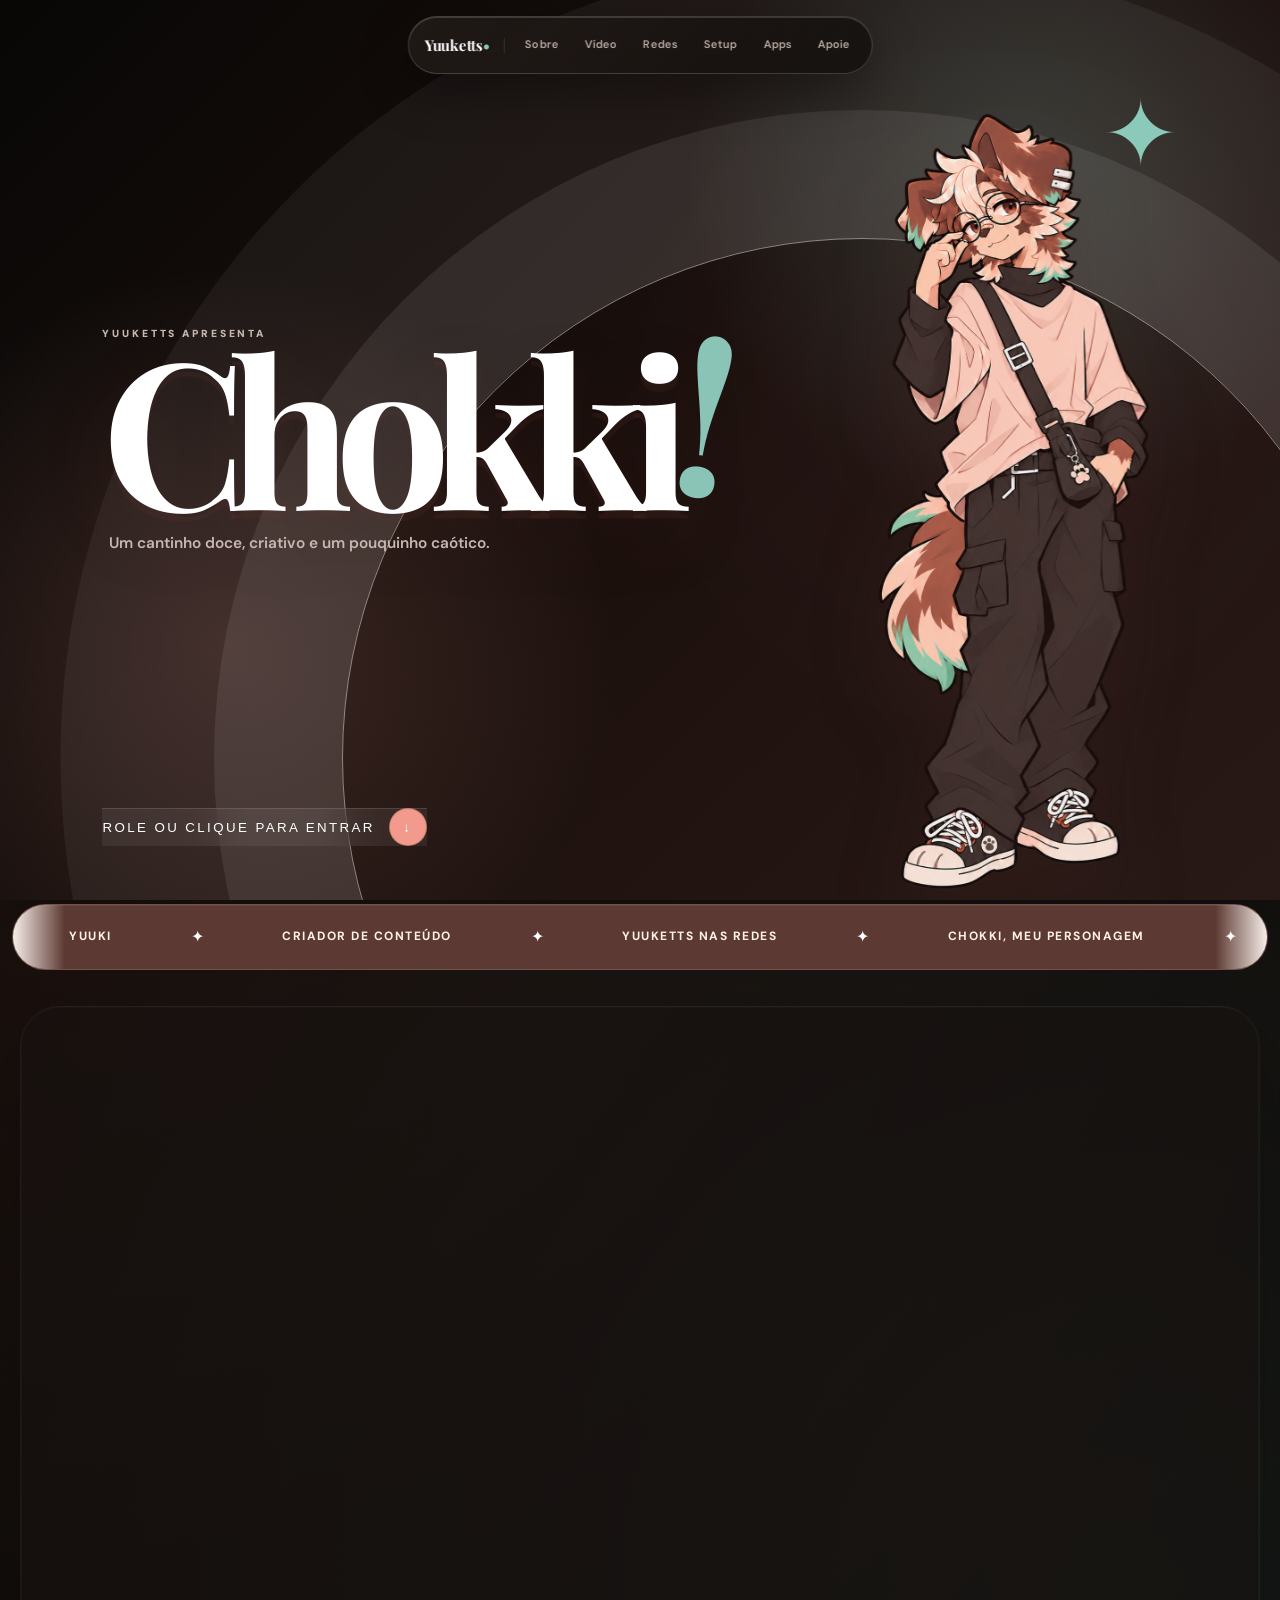
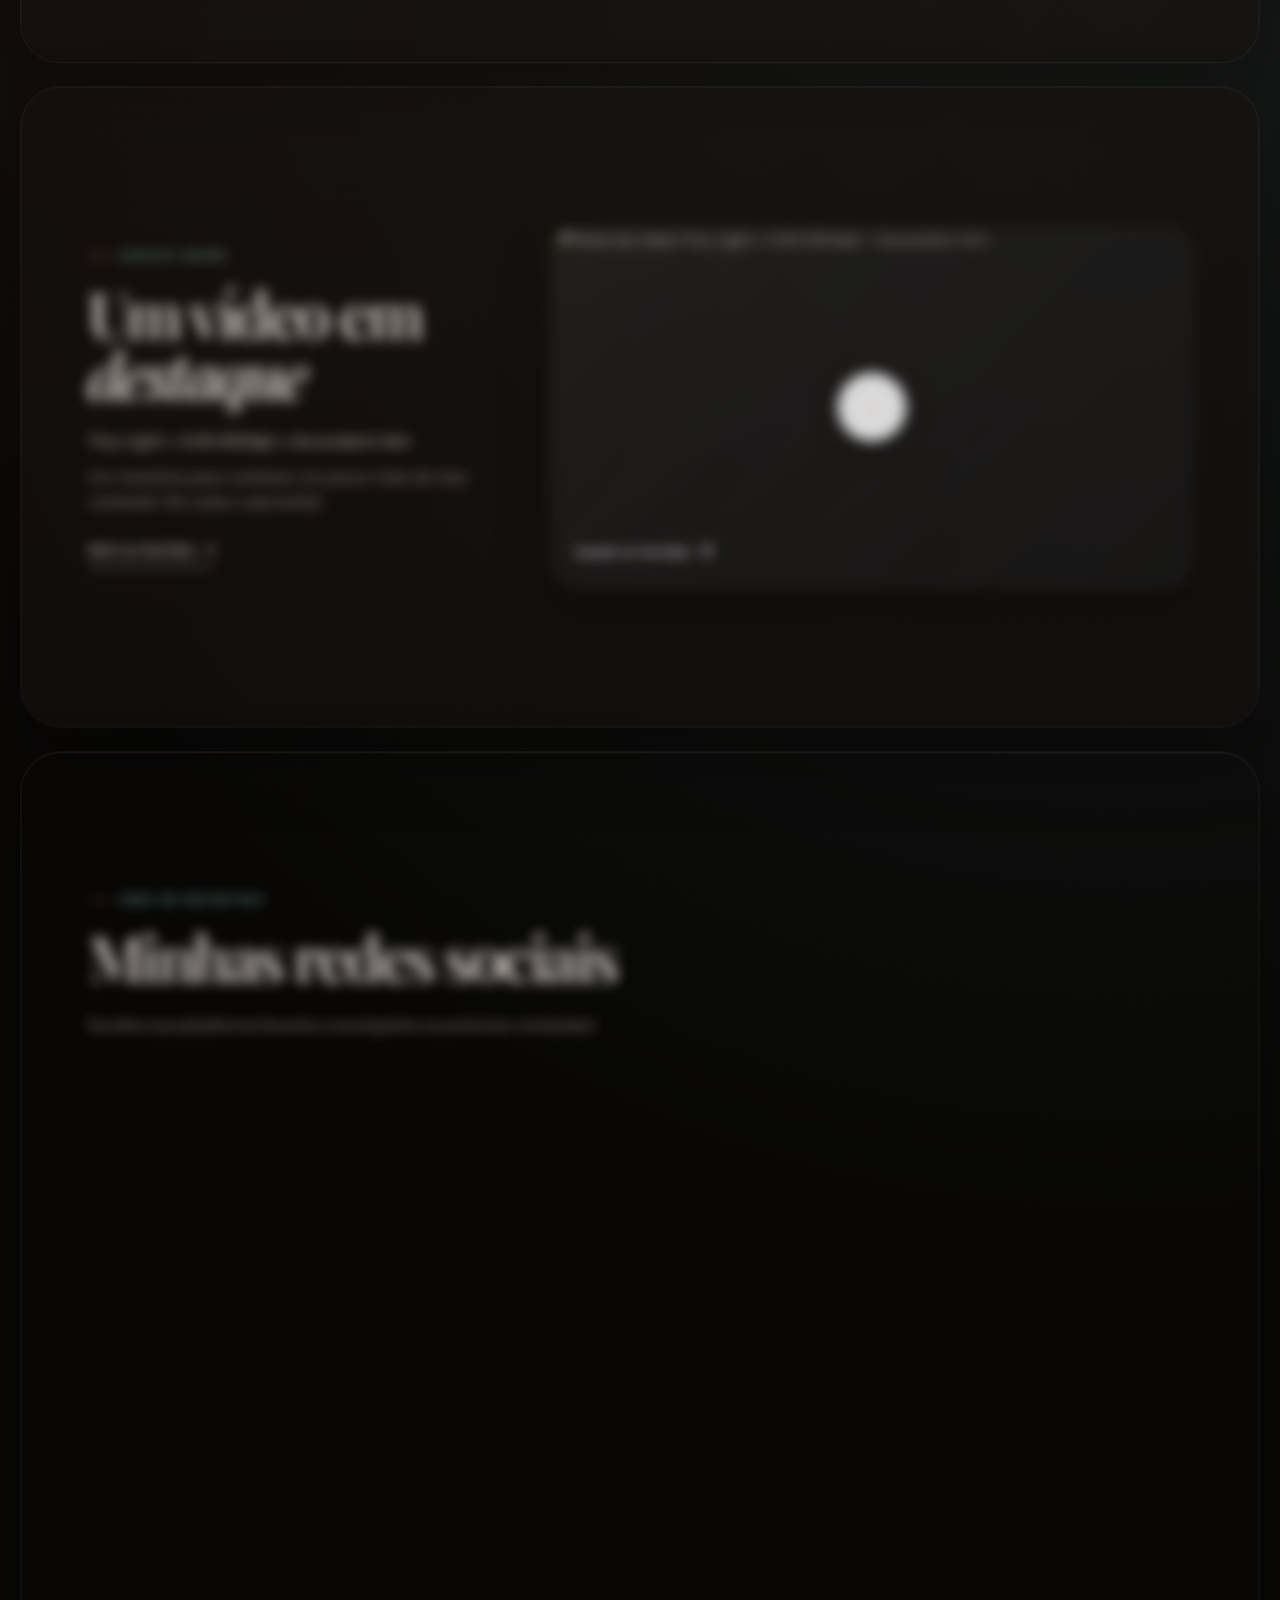
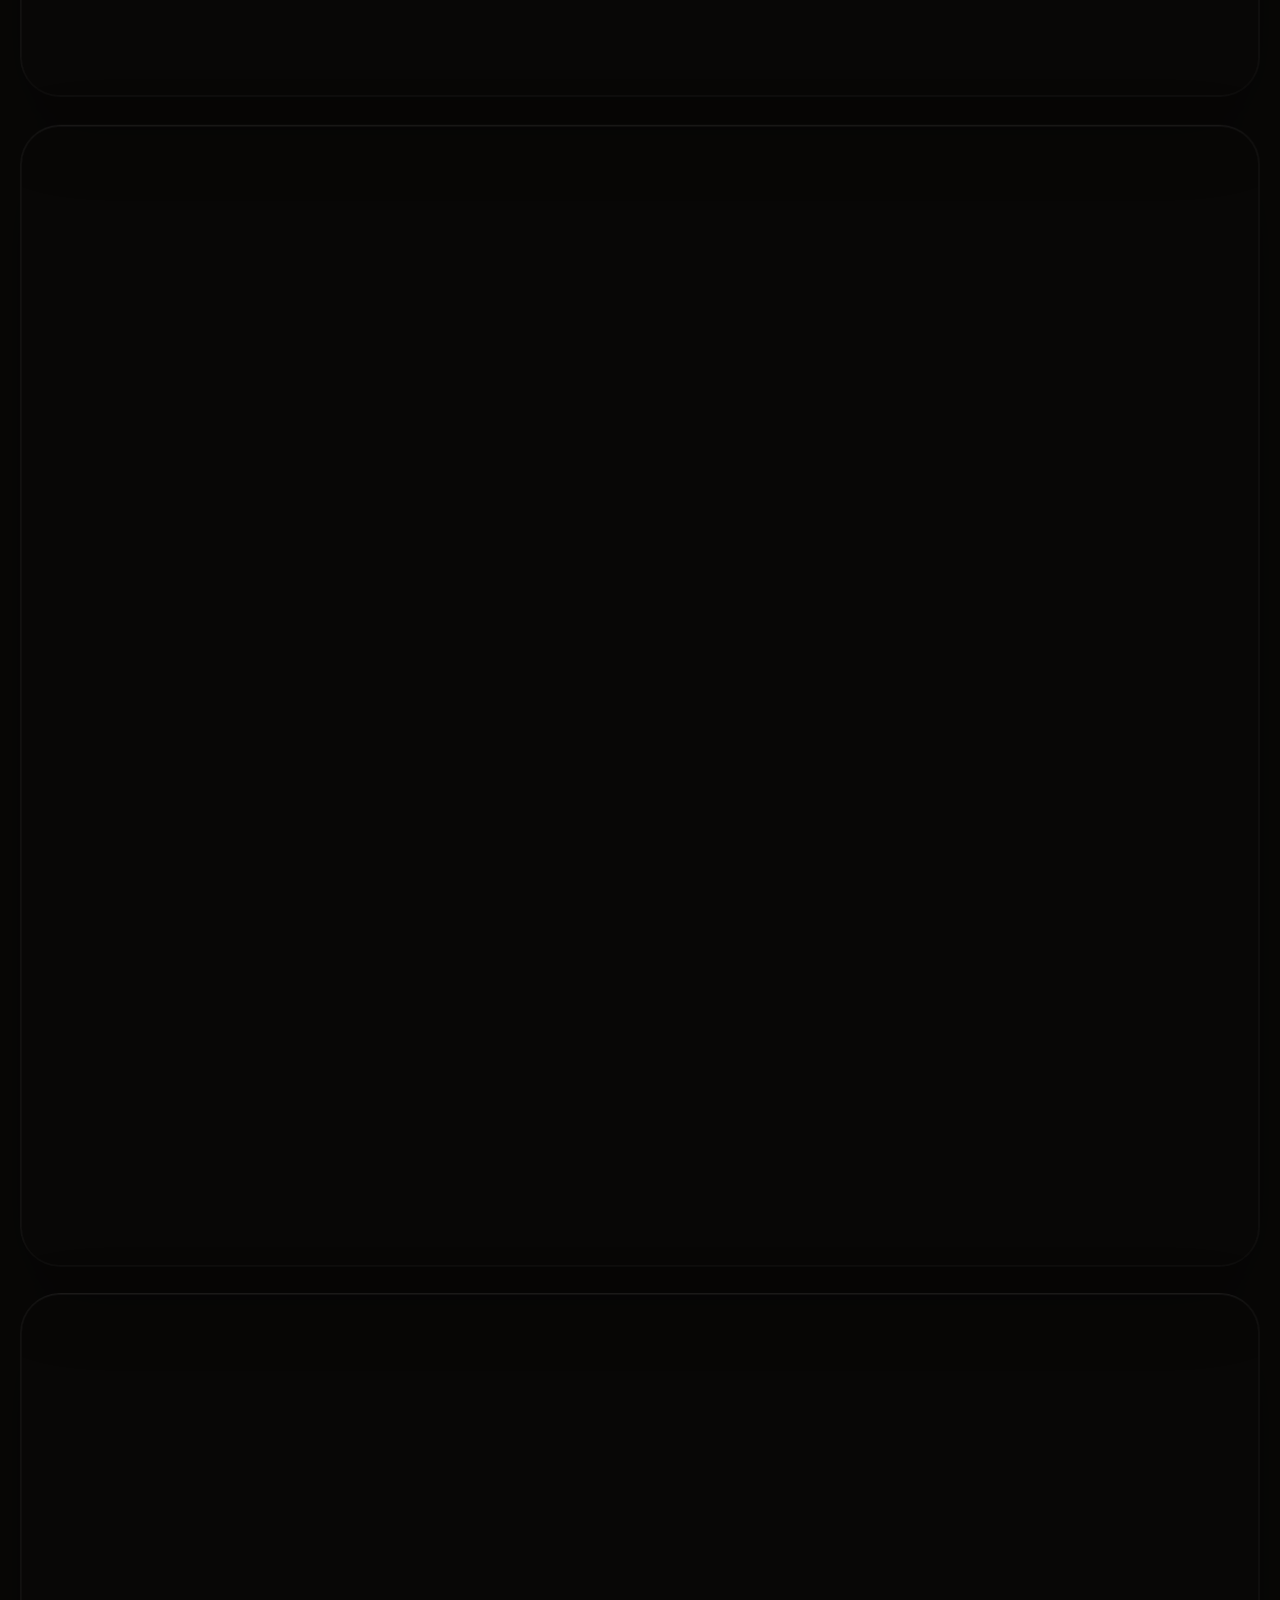
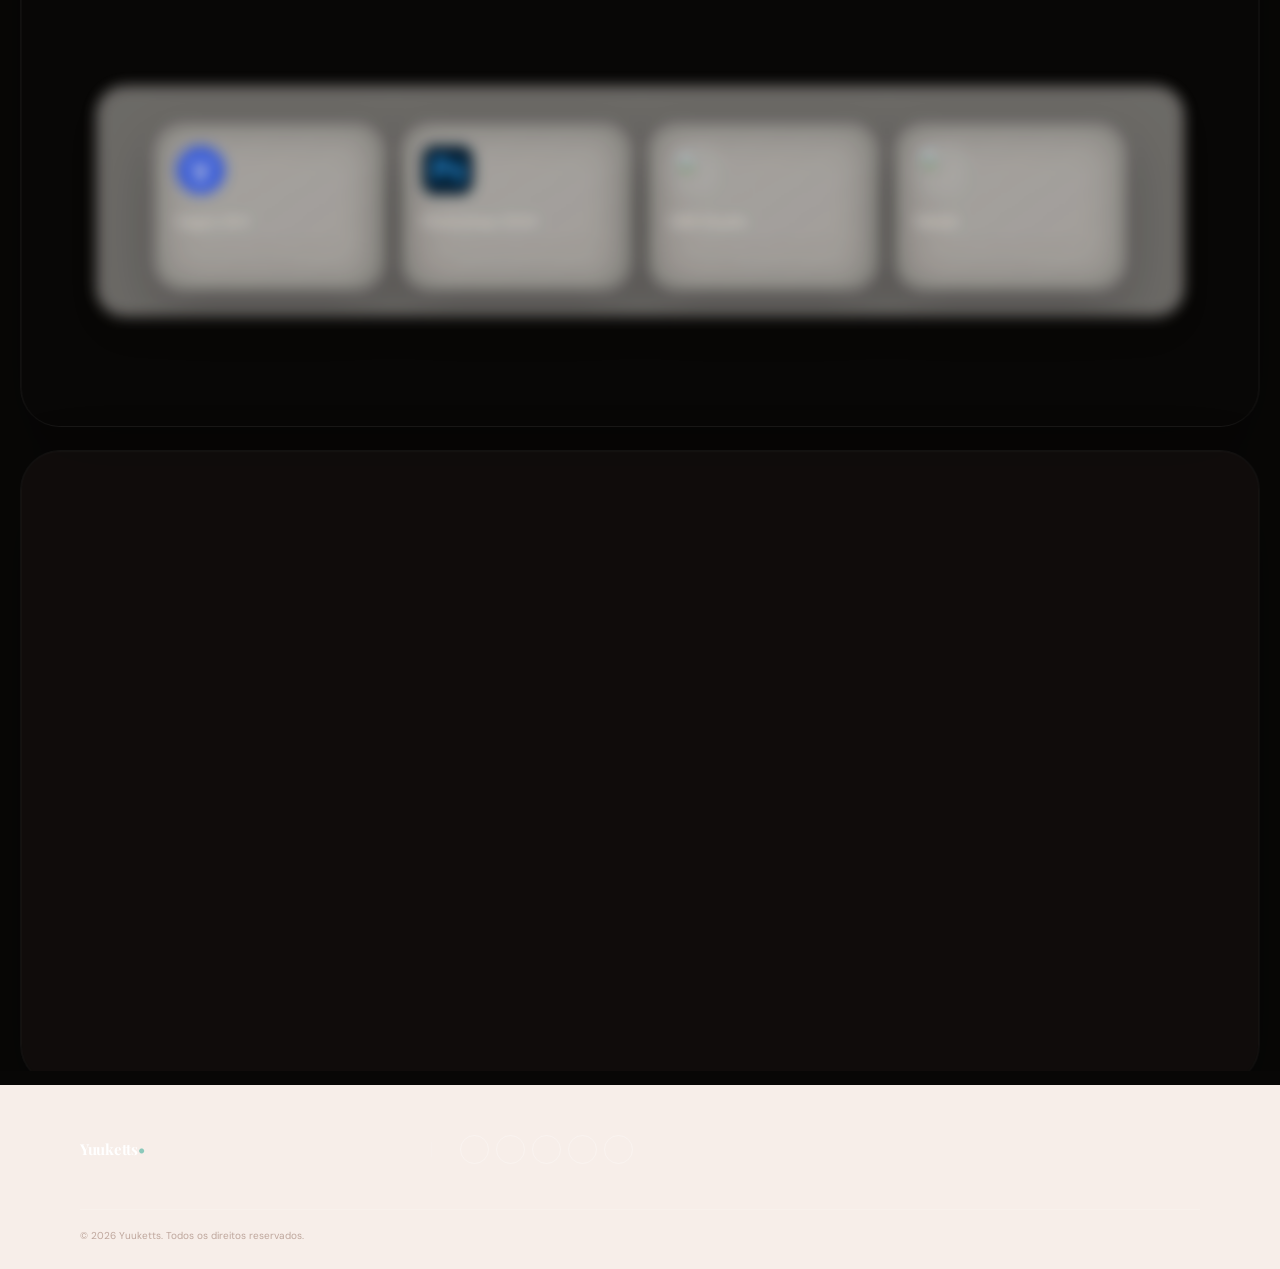
==== commit 213a8a92: "fix: refresh liquid glass assets" ====
--- a/index.html
+++ b/index.html
@@ -10,7 +10,7 @@
     <link rel="preconnect" href="https://fonts.googleapis.com" />
     <link rel="preconnect" href="https://fonts.gstatic.com" crossorigin />
     <link href="https://fonts.googleapis.com/css2?family=DM+Sans:opsz,wght@9..40,400;9..40,500;9..40,600;9..40,700&family=Playfair+Display:ital,wght@0,600;0,700;1,600&display=swap" rel="stylesheet" />
-    <link rel="stylesheet" href="style.css?v=20261118-chokki13" />
+    <link rel="stylesheet" href="style.css?v=20261118-chokki14" />
     <style>
       .role-marquee{position:relative;z-index:2;overflow:hidden;padding:19px 0;background:#1a1a1a;color:#d8cfc0;border-block:1px solid rgba(255,255,255,.13);isolation:isolate}
       .role-marquee__track{display:flex;width:max-content;will-change:transform;animation:role-marquee-scroll 24s linear infinite}
@@ -150,7 +150,7 @@
     </main>
 
     <footer><div class="container footer-inner"><a class="brand" href="#topo" aria-label="Início de Yuuketts">Yuuketts<span>•</span></a><div class="footer-socials"><a href="https://www.youtube.com/@Yuuketts" target="_blank" rel="noopener noreferrer" aria-label="YouTube"><img src="https://cdn.simpleicons.org/youtube/D8CFC0" alt="" /></a><a href="https://www.instagram.com/yuuketts.vlr/" target="_blank" rel="noopener noreferrer" aria-label="Instagram"><img src="https://cdn.simpleicons.org/instagram/D8CFC0" alt="" /></a><a href="https://www.tiktok.com/@yuuketts.vlr" target="_blank" rel="noopener noreferrer" aria-label="TikTok"><img src="https://cdn.simpleicons.org/tiktok/D8CFC0" alt="" /></a><a href="https://www.twitch.tv/yuuketts" target="_blank" rel="noopener noreferrer" aria-label="Twitch"><img src="https://cdn.simpleicons.org/twitch/D8CFC0" alt="" /></a><a href="https://discord.gg/FVC785BVWw" target="_blank" rel="noopener noreferrer" aria-label="Discord"><img src="https://cdn.simpleicons.org/discord/D8CFC0" alt="" /></a></div><small>© <span id="year"></span> Yuuketts. Todos os direitos reservados.</small></div></footer>
-    <script src="script.js?v=20261118-chokki13"></script>
+    <script src="script.js?v=20261118-chokki14"></script>
     <script type="module" src="scene-3d.js?v=20261118-chokki12"></script>
   </body>
 </html>
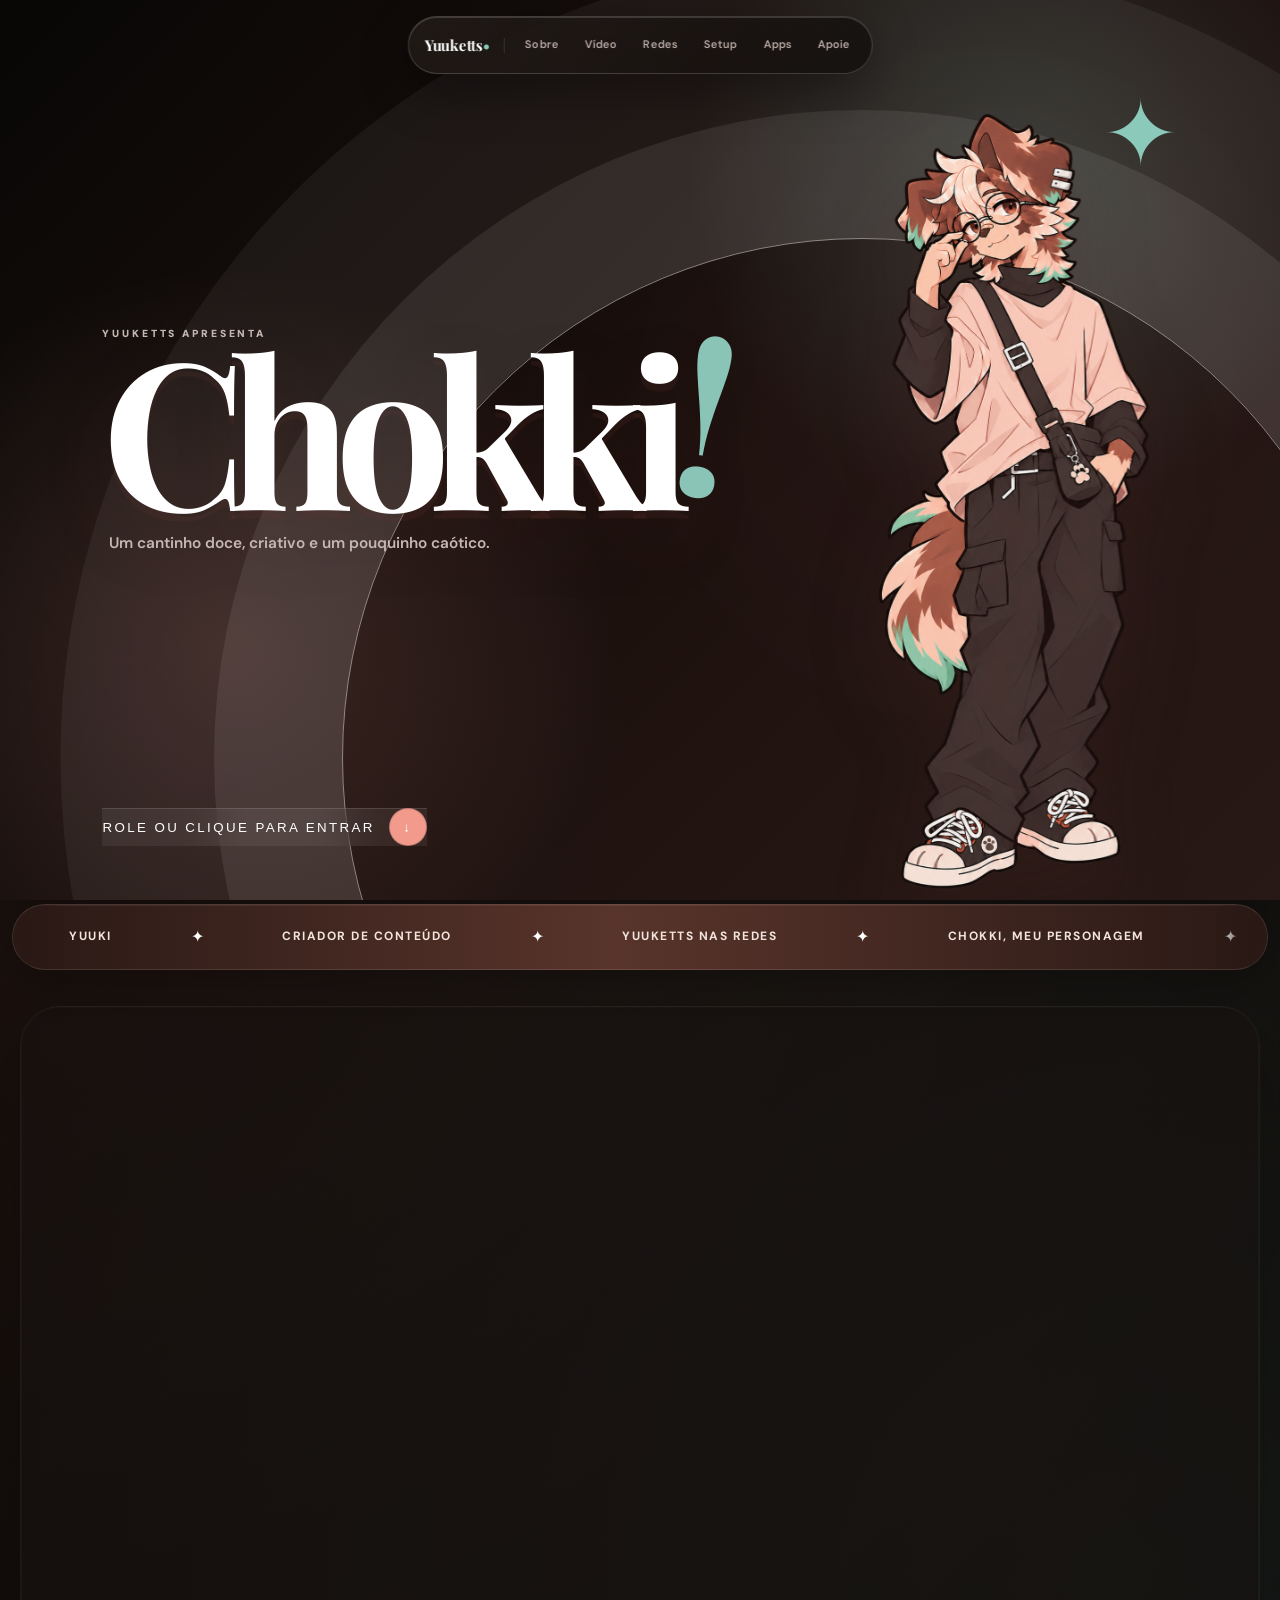
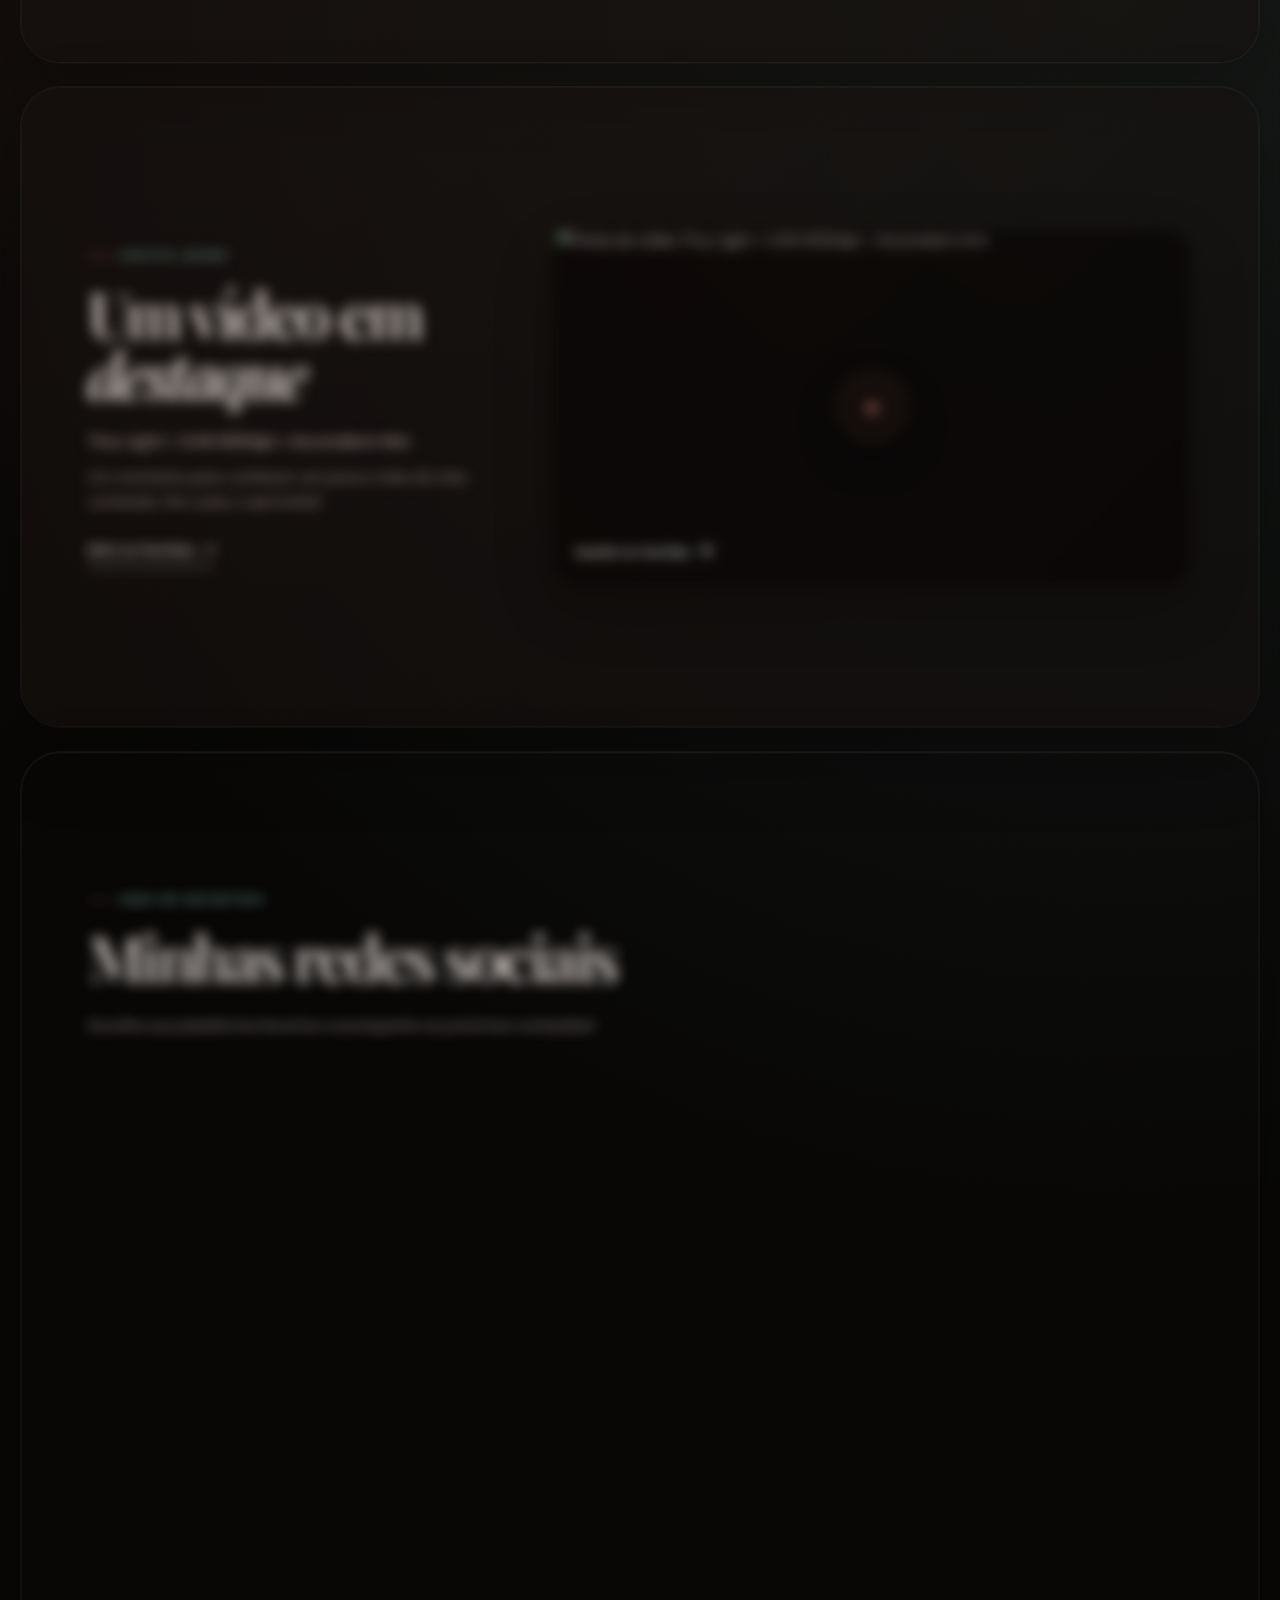
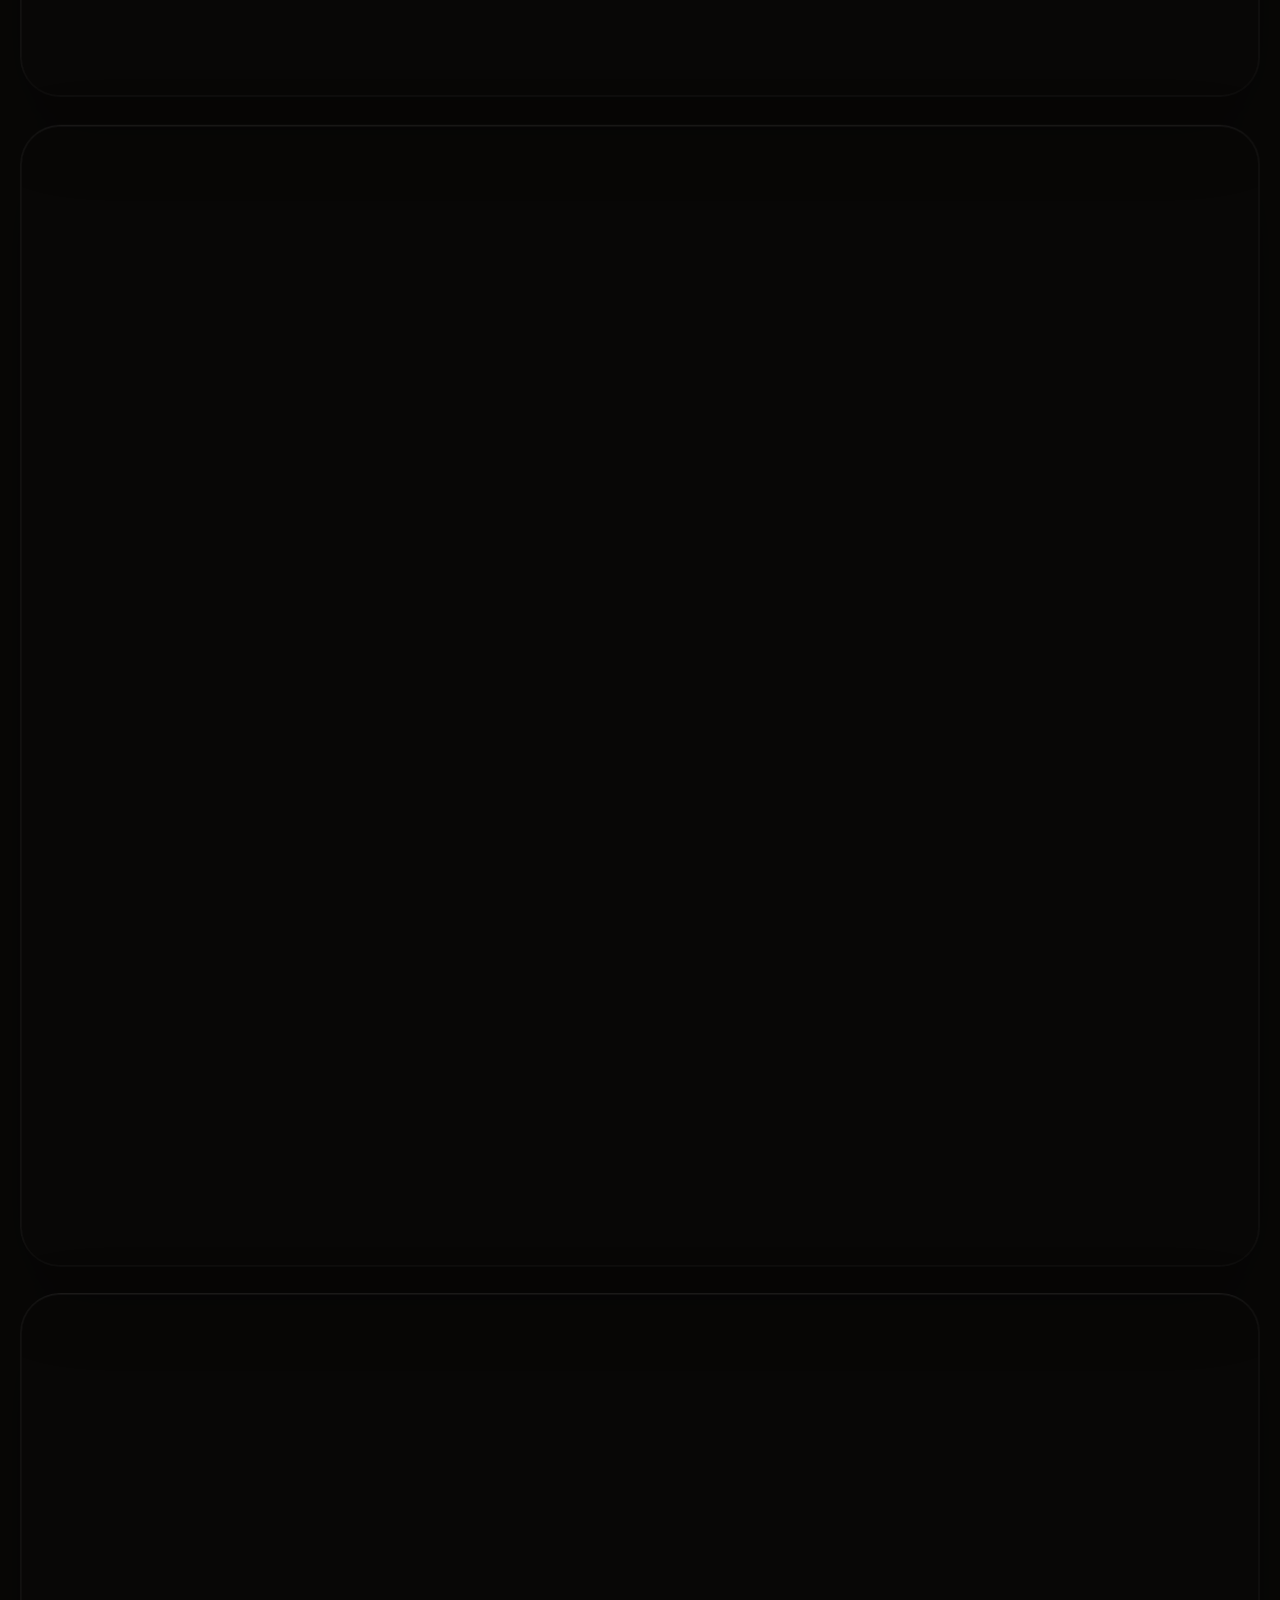
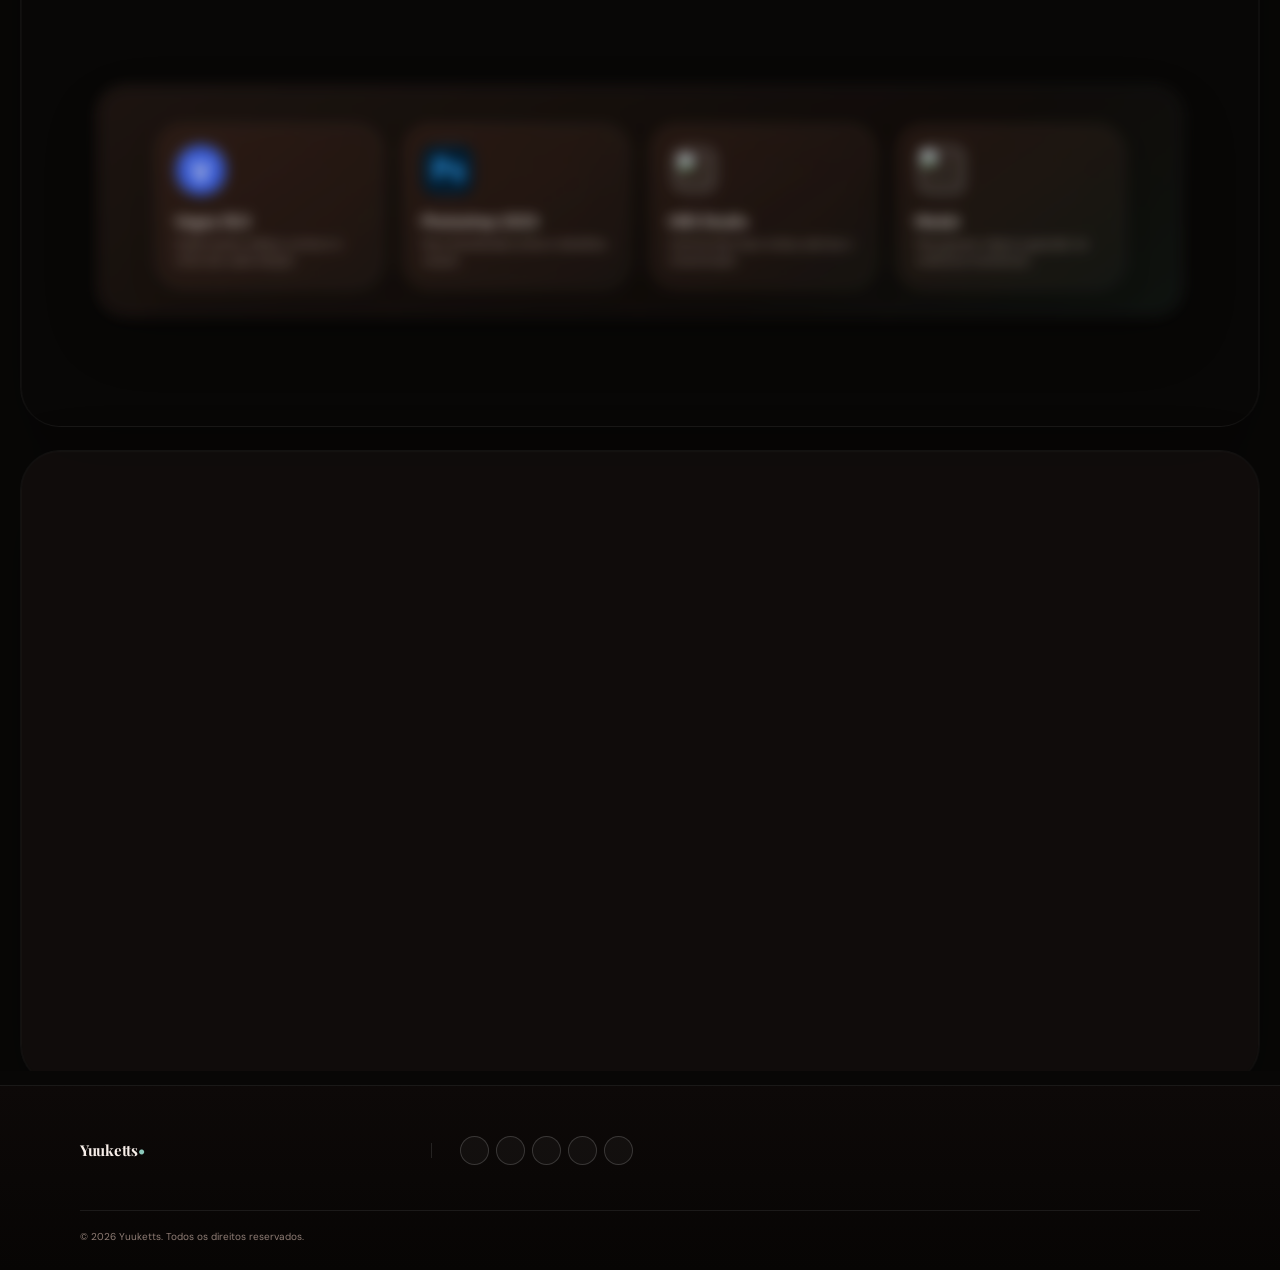
==== commit 76391fe9: "fix: unify dark chocolate contrast" ====
--- a/index.html
+++ b/index.html
@@ -10,7 +10,7 @@
     <link rel="preconnect" href="https://fonts.googleapis.com" />
     <link rel="preconnect" href="https://fonts.gstatic.com" crossorigin />
     <link href="https://fonts.googleapis.com/css2?family=DM+Sans:opsz,wght@9..40,400;9..40,500;9..40,600;9..40,700&family=Playfair+Display:ital,wght@0,600;0,700;1,600&display=swap" rel="stylesheet" />
-    <link rel="stylesheet" href="style.css?v=20261118-chokki14" />
+    <link rel="stylesheet" href="style.css?v=20261118-chokki15" />
     <style>
       .role-marquee{position:relative;z-index:2;overflow:hidden;padding:19px 0;background:#1a1a1a;color:#d8cfc0;border-block:1px solid rgba(255,255,255,.13);isolation:isolate}
       .role-marquee__track{display:flex;width:max-content;will-change:transform;animation:role-marquee-scroll 24s linear infinite}
@@ -150,7 +150,7 @@
     </main>
 
     <footer><div class="container footer-inner"><a class="brand" href="#topo" aria-label="Início de Yuuketts">Yuuketts<span>•</span></a><div class="footer-socials"><a href="https://www.youtube.com/@Yuuketts" target="_blank" rel="noopener noreferrer" aria-label="YouTube"><img src="https://cdn.simpleicons.org/youtube/D8CFC0" alt="" /></a><a href="https://www.instagram.com/yuuketts.vlr/" target="_blank" rel="noopener noreferrer" aria-label="Instagram"><img src="https://cdn.simpleicons.org/instagram/D8CFC0" alt="" /></a><a href="https://www.tiktok.com/@yuuketts.vlr" target="_blank" rel="noopener noreferrer" aria-label="TikTok"><img src="https://cdn.simpleicons.org/tiktok/D8CFC0" alt="" /></a><a href="https://www.twitch.tv/yuuketts" target="_blank" rel="noopener noreferrer" aria-label="Twitch"><img src="https://cdn.simpleicons.org/twitch/D8CFC0" alt="" /></a><a href="https://discord.gg/FVC785BVWw" target="_blank" rel="noopener noreferrer" aria-label="Discord"><img src="https://cdn.simpleicons.org/discord/D8CFC0" alt="" /></a></div><small>© <span id="year"></span> Yuuketts. Todos os direitos reservados.</small></div></footer>
-    <script src="script.js?v=20261118-chokki14"></script>
+    <script src="script.js?v=20261118-chokki15"></script>
     <script type="module" src="scene-3d.js?v=20261118-chokki12"></script>
   </body>
 </html>
--- a/style.css
+++ b/style.css
@@ -369,3 +369,22 @@
   .video-player,.about-art,.social-tabs,.social-card,.setup-card,.app-card,.support-box{border-radius:24px!important}
 }
 @media(prefers-reduced-motion:reduce){.section{opacity:1!important;transform:none!important;transition:none!important}}
+
+/* Ajustes de contraste: chocolate escuro consistente, sem vazamentos claros. */
+:root{--chocolate-950:#080605;--chocolate-900:#0f0b09;--chocolate-850:#15100d;--chocolate-800:#1c1411;--chocolate-700:#2b1c17;--chocolate-600:#4b2d25;--chocolate-500:#6f4336}
+.role-marquee{background:linear-gradient(90deg,#2a1915,#58342b 48%,#2a1915)!important;color:#f2e5dd!important;border-color:rgba(242,229,221,.12)!important;box-shadow:inset 0 1px 0 rgba(255,255,255,.06),0 14px 34px rgba(0,0,0,.2)!important}
+.role-marquee:before{background:linear-gradient(90deg,#2a1915 0%,rgba(42,25,21,.96) 30%,transparent 100%)!important}
+.role-marquee:after{background:linear-gradient(-90deg,#2a1915 0%,rgba(42,25,21,.96) 30%,transparent 100%)!important}
+
+.video-player{background:#0d0908!important;border-color:rgba(139,201,187,.16)!important}.video-preview:before{background:linear-gradient(135deg,rgba(8,6,5,.08),rgba(8,6,5,.42))}.video-preview:hover:before{background:linear-gradient(135deg,rgba(8,6,5,.02),rgba(8,6,5,.3))}.play-video{width:72px;height:72px;padding-left:5px;border:1px solid rgba(255,255,255,.17);background:rgba(24,16,13,.88);color:#f29a8c;box-shadow:inset 0 1px 0 rgba(255,255,255,.11),0 15px 38px rgba(0,0,0,.42);backdrop-filter:blur(16px) saturate(150%)}.video-preview:hover .play-video{transform:translate(-50%,-50%) scale(1.07);background:rgba(45,27,22,.94);box-shadow:inset 0 1px 0 rgba(255,255,255,.14),0 18px 42px rgba(0,0,0,.5)}
+
+body .social-card:before{background:radial-gradient(270px circle at var(--mouse-x,50%) var(--mouse-y,50%),rgba(139,201,187,.12),transparent 64%);transition:opacity .65s ease}body .social-card:hover:before{opacity:.72}body .social-card:after{top:-125%;left:-52%;width:32%;height:360%;background:linear-gradient(90deg,transparent,rgba(255,239,230,.09),transparent);transform:rotate(17deg) translateX(-330%);transition:transform 1.35s cubic-bezier(.22,.8,.2,1)}body .social-card:hover:after{transform:rotate(17deg) translateX(850%)}body .social-card{transition:transform .45s cubic-bezier(.16,1,.3,1),box-shadow .45s ease,background .55s ease,border-color .45s ease}
+
+.setup-card dl .part-preview,.peripherals dl .part-preview{border-color:rgba(139,201,187,.16);background:linear-gradient(145deg,#2a1d18,#17110f 62%,#111815);box-shadow:inset 0 1px 0 rgba(255,255,255,.06)}.part-preview--photo img{mix-blend-mode:normal;filter:brightness(1.14) contrast(1.02) drop-shadow(0 10px 12px rgba(0,0,0,.23));background:linear-gradient(145deg,#f3e9e3,#d9c8be);border-color:rgba(255,255,255,.18)}
+
+body .apps .app-dock{border-color:rgba(255,255,255,.1);background:linear-gradient(145deg,#211713,#120d0b 65%,#101512)!important;box-shadow:inset 0 1px 0 rgba(255,255,255,.07),0 24px 58px rgba(0,0,0,.28)}body .apps .app-card,body .apps .app-card:nth-child(1),body .apps .app-card:nth-child(2),body .apps .app-card:nth-child(3),body .apps .app-card:nth-child(4){border-color:rgba(255,255,255,.095)!important;background:linear-gradient(145deg,rgba(89,54,44,.32),rgba(255,255,255,.035))!important;color:#f7eee9!important;box-shadow:inset 0 1px 0 rgba(255,255,255,.07),0 12px 26px rgba(0,0,0,.2)!important}body .apps .app-card:hover,body .apps .app-card:nth-child(1):hover,body .apps .app-card:nth-child(2):hover,body .apps .app-card:nth-child(3):hover,body .apps .app-card:nth-child(4):hover{background:linear-gradient(145deg,rgba(111,67,54,.48),rgba(139,201,187,.075))!important;border-color:rgba(139,201,187,.22)!important}body .apps .app-card h3{color:#fff7f2}body .apps .app-card p{color:#bfaea6!important}
+
+.support-box{background:linear-gradient(120deg,rgba(76,45,37,.62),rgba(28,20,17,.82) 58%,rgba(18,28,25,.72))!important}.support-box p:not(.eyebrow){color:#c7b4aa!important}.support-box h2{color:#fff6f0!important}.support-box .button-light{border:1px solid rgba(255,255,255,.14);background:rgba(255,255,255,.09);color:#fff;box-shadow:inset 0 1px 0 rgba(255,255,255,.1)}
+footer{background:linear-gradient(180deg,#0d0908,#070504)!important;color:#bca9a0!important;border-top:1px solid rgba(255,255,255,.08)}footer .brand{color:#f7eee9}footer .footer-socials a{border-color:rgba(255,255,255,.16);background:rgba(255,255,255,.035)}footer .footer-inner small{color:#8f7d75!important;border-color:rgba(255,255,255,.08)}
+
+@media(max-width:720px){.play-video{width:58px;height:58px}.role-marquee:before,.role-marquee:after{width:28px!important}}
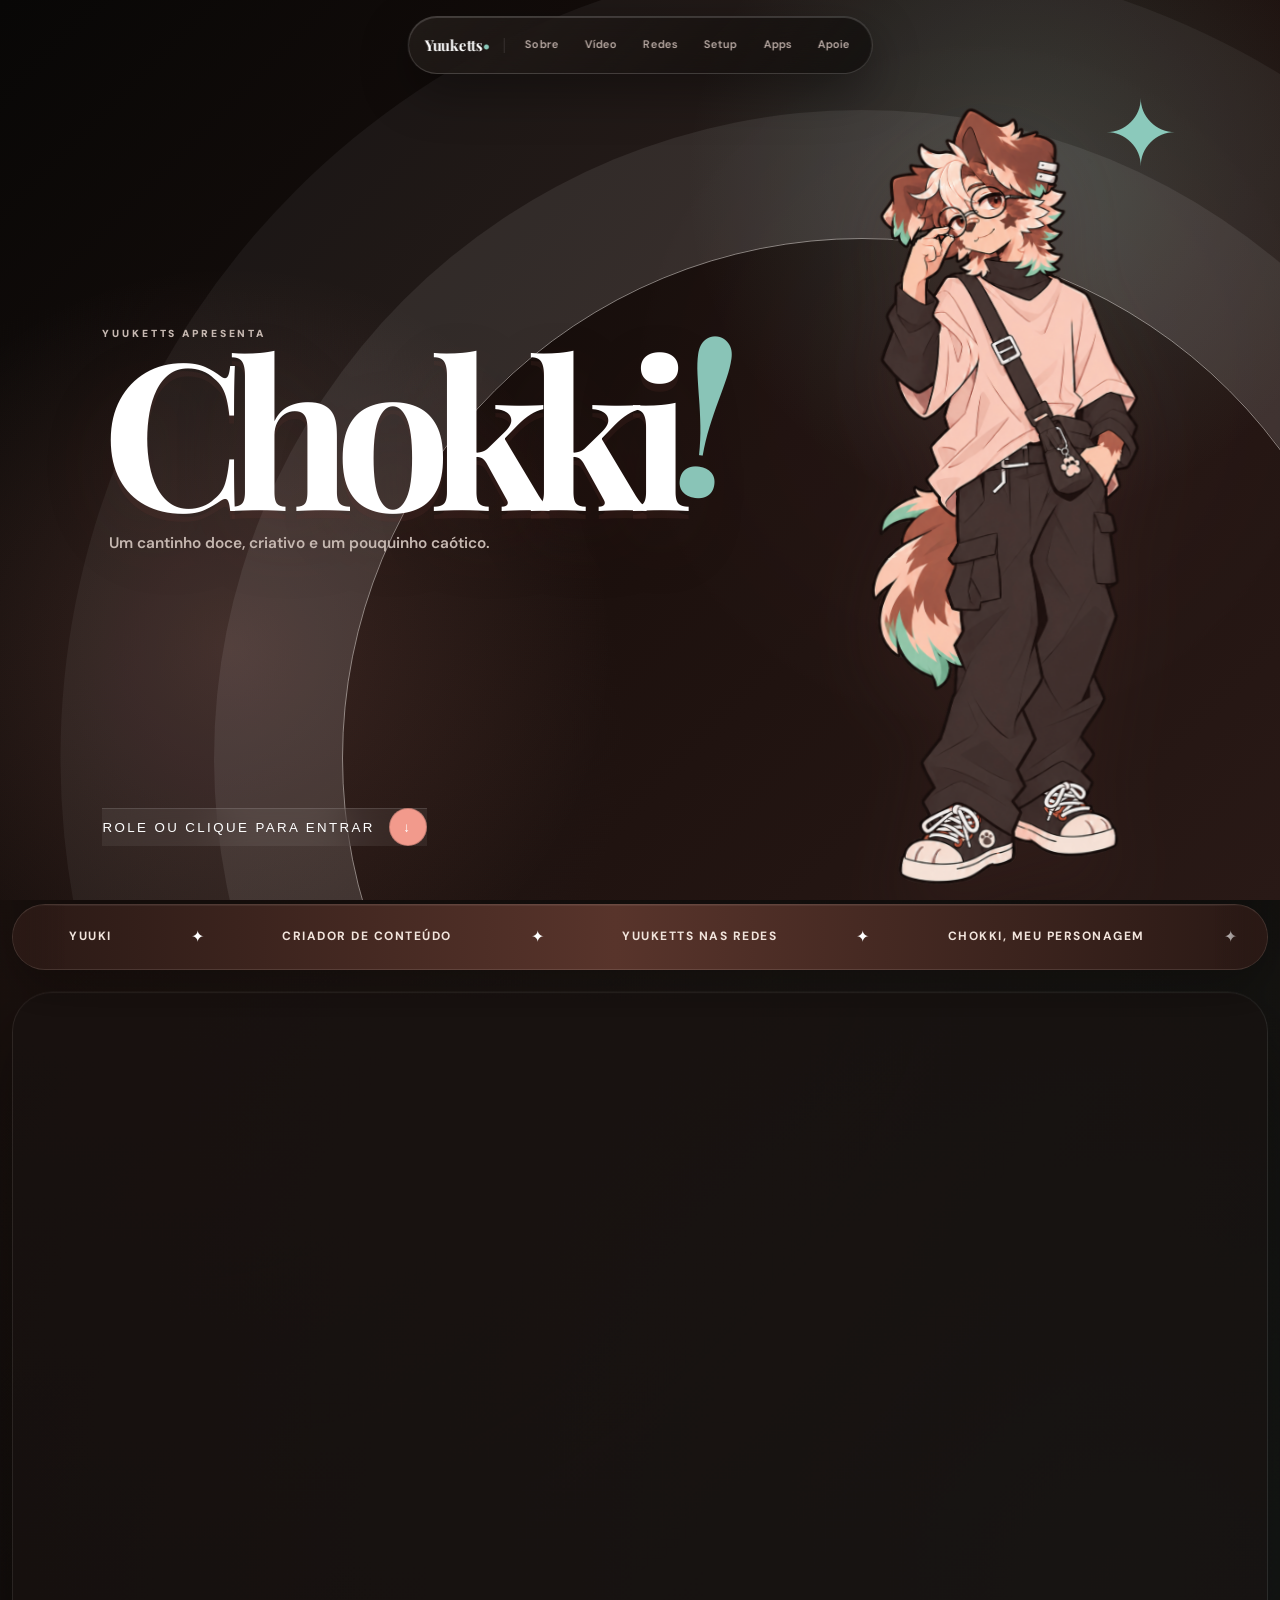
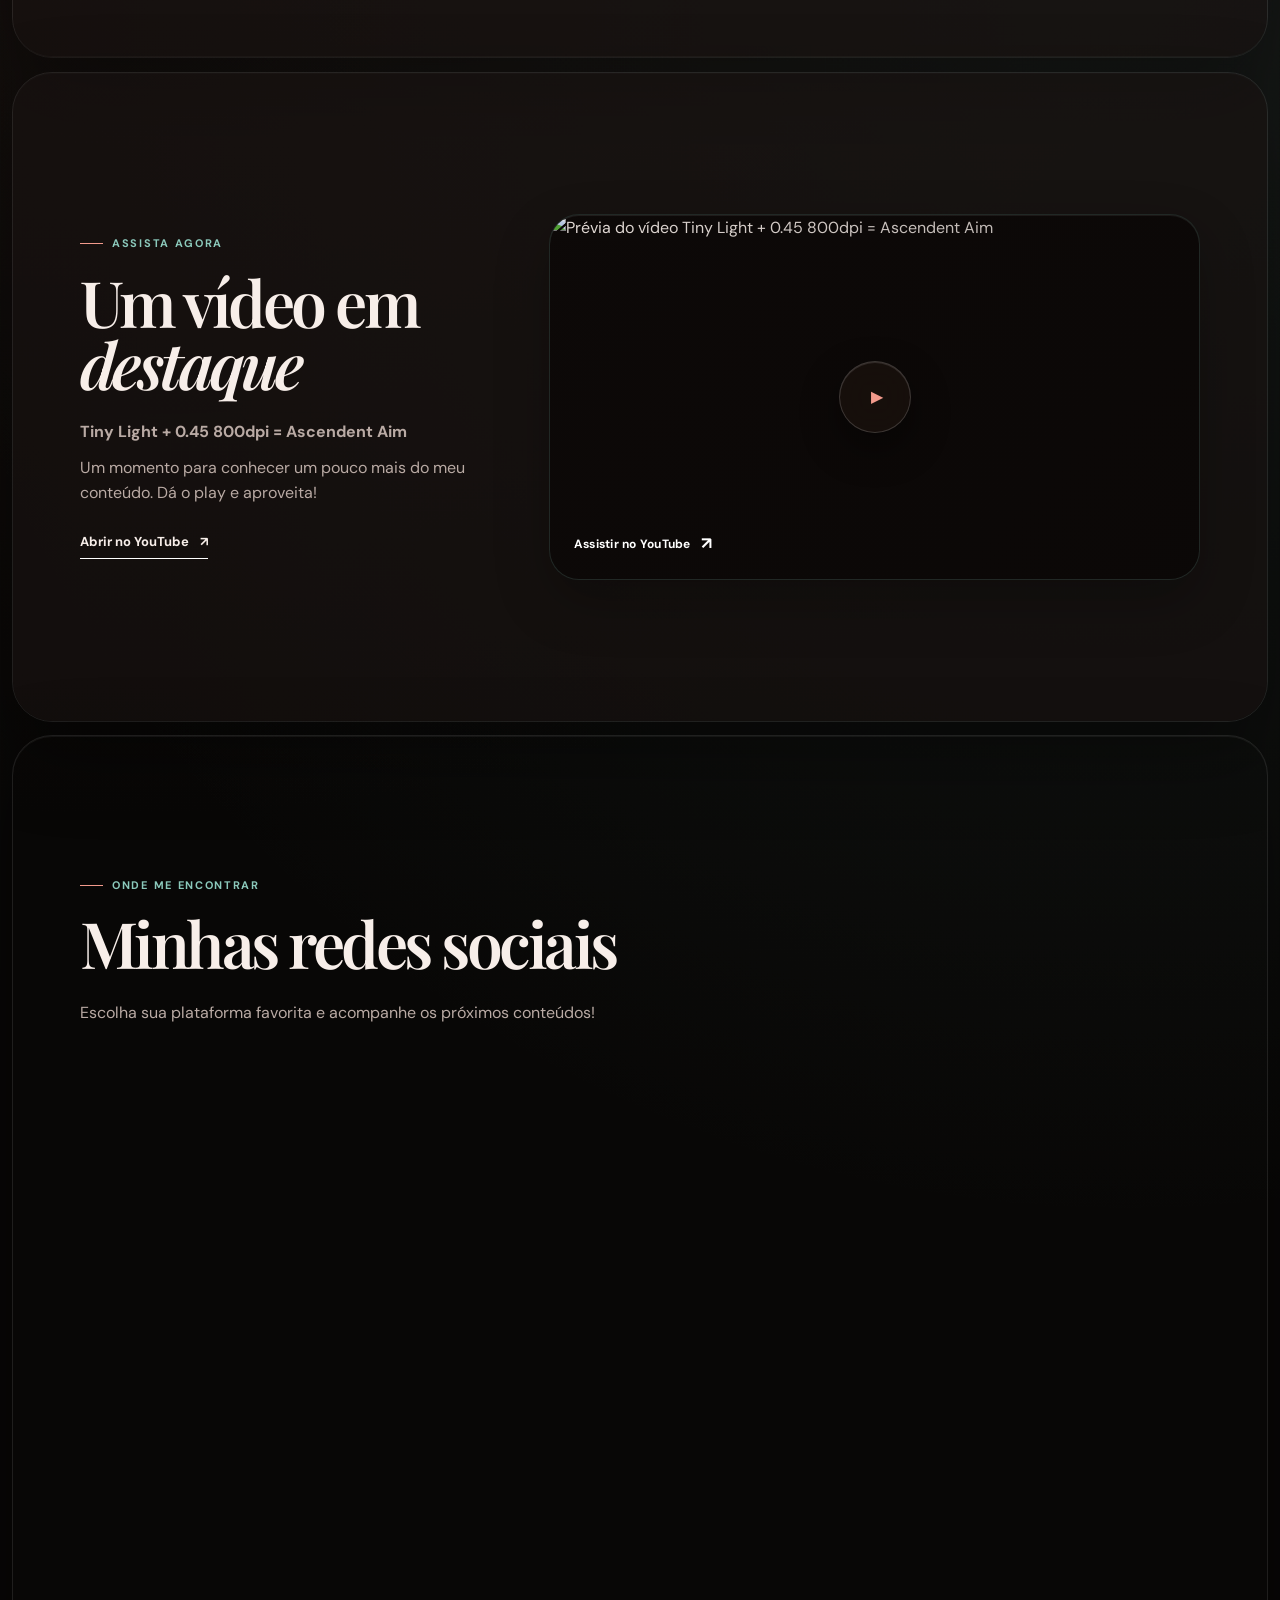
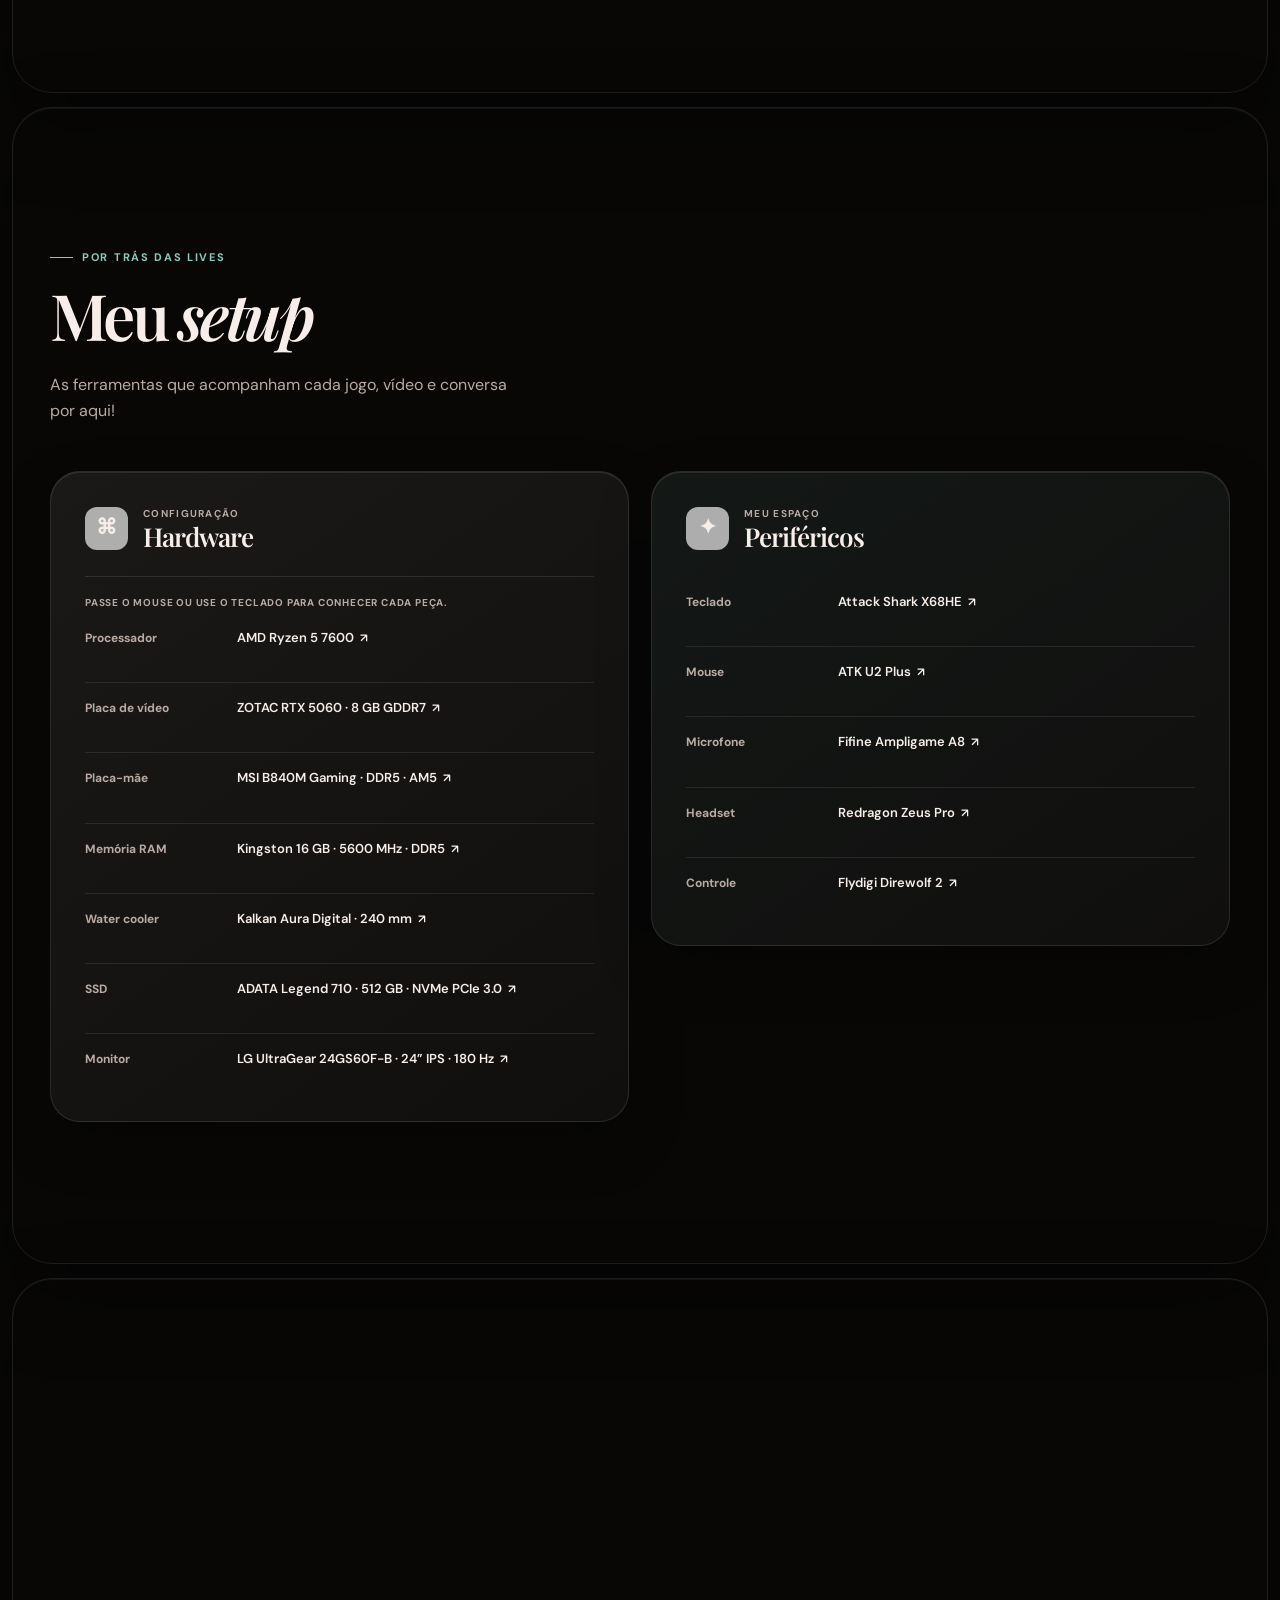
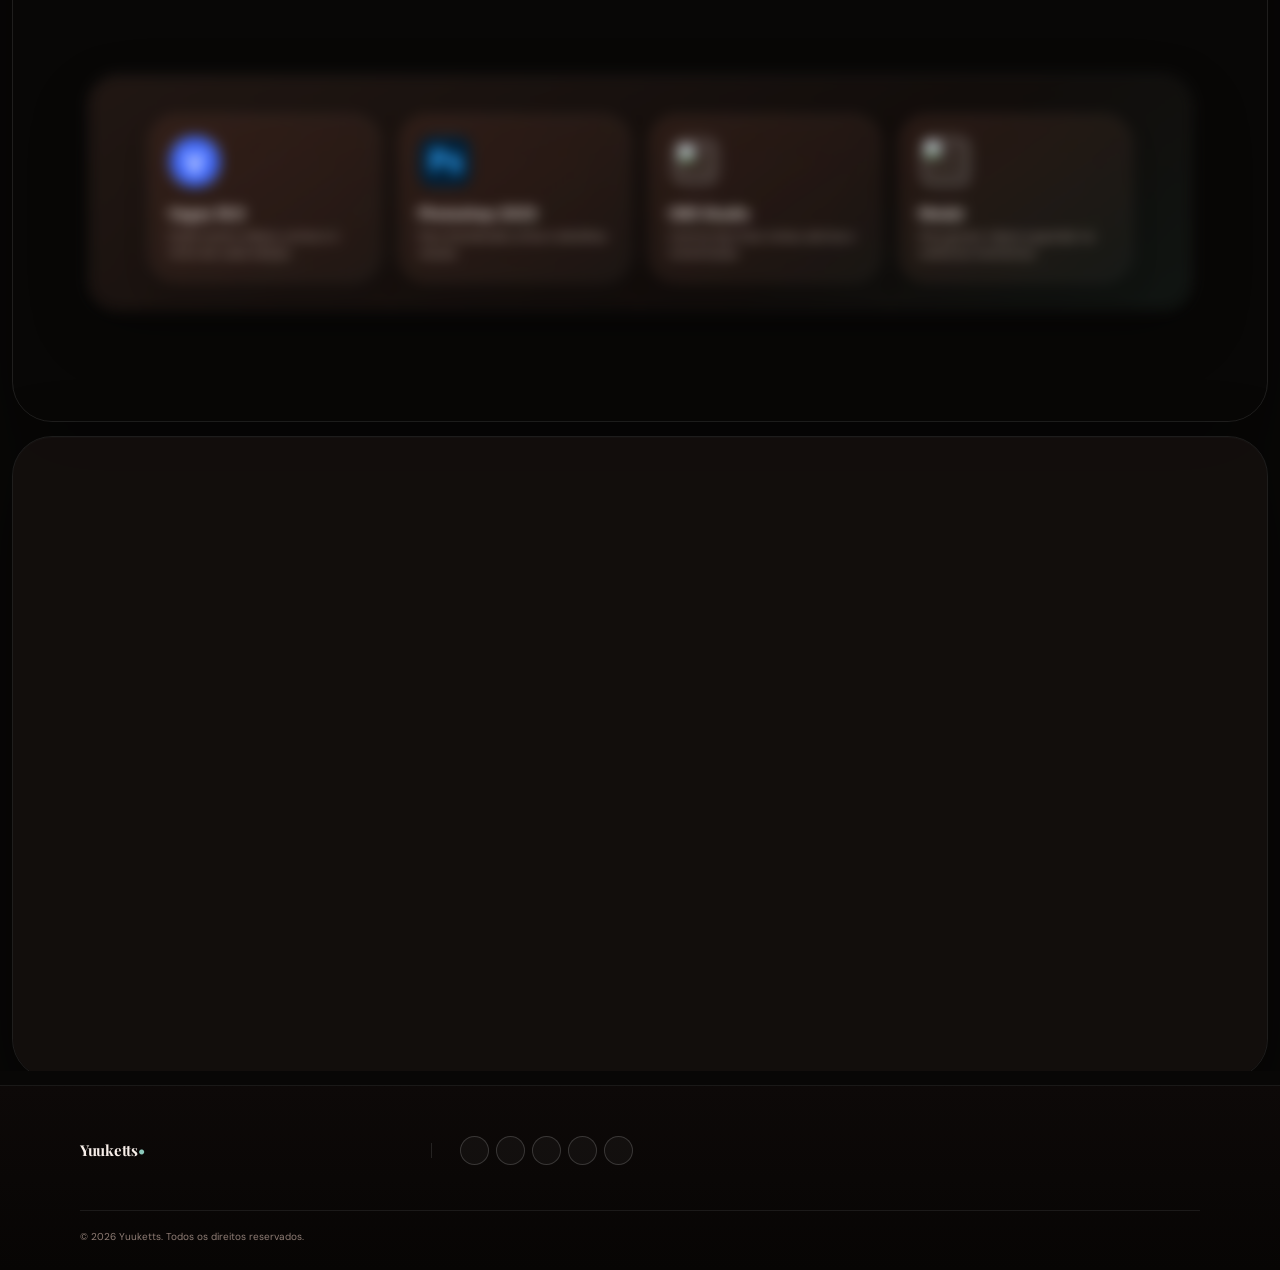
==== commit 65c9b8d2: "fix: smooth one-time scroll reveals" ====
--- a/index.html
+++ b/index.html
@@ -10,7 +10,7 @@
     <link rel="preconnect" href="https://fonts.googleapis.com" />
     <link rel="preconnect" href="https://fonts.gstatic.com" crossorigin />
     <link href="https://fonts.googleapis.com/css2?family=DM+Sans:opsz,wght@9..40,400;9..40,500;9..40,600;9..40,700&family=Playfair+Display:ital,wght@0,600;0,700;1,600&display=swap" rel="stylesheet" />
-    <link rel="stylesheet" href="style.css?v=20261118-chokki15" />
+    <link rel="stylesheet" href="style.css?v=20261118-chokki16" />
     <style>
       .role-marquee{position:relative;z-index:2;overflow:hidden;padding:19px 0;background:#1a1a1a;color:#d8cfc0;border-block:1px solid rgba(255,255,255,.13);isolation:isolate}
       .role-marquee__track{display:flex;width:max-content;will-change:transform;animation:role-marquee-scroll 24s linear infinite}
@@ -118,7 +118,7 @@
                 <div class="hardware-row" data-part="gpu"><dt>Placa de vídeo</dt><dd><a href="https://www.google.com/search?q=ZOTAC+RTX+5060+8GB+GDDR7" target="_blank" rel="noopener noreferrer">ZOTAC RTX 5060 · 8 GB GDDR7 <span>↗</span></a></dd><div class="part-preview part-preview--photo" aria-hidden="true"><small>Placa de vídeo</small><strong>ZOTAC RTX 5060</strong><img src="assets/setup/gpu.jpg" alt="" /></div></div>
                 <div class="hardware-row" data-part="motherboard"><dt>Placa-mãe</dt><dd><a href="https://www.google.com/search?q=MSI+B840M+Gaming+DDR5+AM5" target="_blank" rel="noopener noreferrer">MSI B840M Gaming · DDR5 · AM5 <span>↗</span></a></dd><div class="part-preview part-preview--photo" aria-hidden="true"><small>Placa-mãe</small><strong>MSI B840M GAMING</strong><img src="assets/setup/motherboard.png" alt="" /></div></div>
                 <div class="hardware-row" data-part="ram"><dt>Memória RAM</dt><dd><a href="https://www.google.com/search?q=Kingston+16GB+5600MHz+DDR5" target="_blank" rel="noopener noreferrer">Kingston 16 GB · 5600 MHz · DDR5 <span>↗</span></a></dd><div class="part-preview part-preview--photo" aria-hidden="true"><small>Memória RAM</small><strong>KINGSTON DDR5</strong><img src="assets/setup/ram.jpg" alt="" /></div></div>
-                <div class="hardware-row" data-part="cooler"><dt>Water cooler</dt><dd><a href="https://www.google.com/search?q=Calcooler+240mm+water+cooler" target="_blank" rel="noopener noreferrer">Water cooler Calcooler · 240 mm <span>↗</span></a></dd><div class="part-preview part-preview--photo" aria-hidden="true"><small>Water cooler</small><strong>240 MM</strong><img src="assets/setup/water-cooler.jpg" alt="" /></div></div>
+                <div class="hardware-row" data-part="cooler"><dt>Water cooler</dt><dd><a href="https://www.google.com/search?q=Kalkan+Aura+Digital+240mm" target="_blank" rel="noopener noreferrer">Kalkan Aura Digital · 240 mm <span>↗</span></a></dd><div class="part-preview part-preview--photo" aria-hidden="true"><small>Water cooler</small><strong>KALKAN AURA DIGITAL · 240 MM</strong><img src="assets/setup/water-cooler.jpg" alt="" /></div></div>
                 <div class="hardware-row" data-part="ssd"><dt>SSD</dt><dd><a href="https://www.google.com/search?q=ADATA+Legend+710+512GB" target="_blank" rel="noopener noreferrer">ADATA Legend 710 · 512 GB · NVMe PCIe 3.0 <span>↗</span></a></dd><div class="part-preview part-preview--photo" aria-hidden="true"><small>SSD NVMe</small><strong>ADATA LEGEND 710</strong><img src="assets/setup/ssd.jpg" alt="" /></div></div>
                 <div class="hardware-row" data-part="monitor"><dt>Monitor</dt><dd><a href="https://www.google.com/search?q=LG+UltraGear+24GS60F-B+24+IPS+180Hz" target="_blank" rel="noopener noreferrer">LG UltraGear 24GS60F-B · 24” IPS · 180 Hz <span>↗</span></a></dd><div class="part-preview part-preview--photo" aria-hidden="true"><small>Monitor</small><strong>LG ULTRAGEAR</strong><img src="assets/setup/monitor.jpg" alt="" /></div></div>
               </dl>
@@ -150,7 +150,7 @@
     </main>
 
     <footer><div class="container footer-inner"><a class="brand" href="#topo" aria-label="Início de Yuuketts">Yuuketts<span>•</span></a><div class="footer-socials"><a href="https://www.youtube.com/@Yuuketts" target="_blank" rel="noopener noreferrer" aria-label="YouTube"><img src="https://cdn.simpleicons.org/youtube/D8CFC0" alt="" /></a><a href="https://www.instagram.com/yuuketts.vlr/" target="_blank" rel="noopener noreferrer" aria-label="Instagram"><img src="https://cdn.simpleicons.org/instagram/D8CFC0" alt="" /></a><a href="https://www.tiktok.com/@yuuketts.vlr" target="_blank" rel="noopener noreferrer" aria-label="TikTok"><img src="https://cdn.simpleicons.org/tiktok/D8CFC0" alt="" /></a><a href="https://www.twitch.tv/yuuketts" target="_blank" rel="noopener noreferrer" aria-label="Twitch"><img src="https://cdn.simpleicons.org/twitch/D8CFC0" alt="" /></a><a href="https://discord.gg/FVC785BVWw" target="_blank" rel="noopener noreferrer" aria-label="Discord"><img src="https://cdn.simpleicons.org/discord/D8CFC0" alt="" /></a></div><small>© <span id="year"></span> Yuuketts. Todos os direitos reservados.</small></div></footer>
-    <script src="script.js?v=20261118-chokki15"></script>
+    <script src="script.js?v=20261118-chokki16"></script>
     <script type="module" src="scene-3d.js?v=20261118-chokki12"></script>
   </body>
 </html>
--- a/style.css
+++ b/style.css
@@ -388,3 +388,10 @@
 footer{background:linear-gradient(180deg,#0d0908,#070504)!important;color:#bca9a0!important;border-top:1px solid rgba(255,255,255,.08)}footer .brand{color:#f7eee9}footer .footer-socials a{border-color:rgba(255,255,255,.16);background:rgba(255,255,255,.035)}footer .footer-inner small{color:#8f7d75!important;border-color:rgba(255,255,255,.08)}
 
 @media(max-width:720px){.play-video{width:58px;height:58px}.role-marquee:before,.role-marquee:after{width:28px!important}}
+
+/* Rolagem contínua: entradas acontecem uma vez, sem reaparecer ou piscar. */
+.section{opacity:1!important;transform:translateY(var(--panel-shift,0))!important;transition:transform .42s cubic-bezier(.22,.8,.2,1),border-color .55s ease!important;will-change:transform}
+.reveal{transition-duration:.72s!important;transition-timing-function:cubic-bezier(.16,1,.3,1)!important}
+.reveal.visible{opacity:1;filter:blur(0);transform:none}
+.section-arrival .section-intro,.section-arrival .about-heading,.section-arrival .video-copy,.section-arrival .setup-heading,.section-arrival .apps-heading,.section-arrival .support-box{animation:none!important}
+@media(max-width:720px){.section{transform:translateY(calc(var(--panel-shift,0) * .35))!important}}
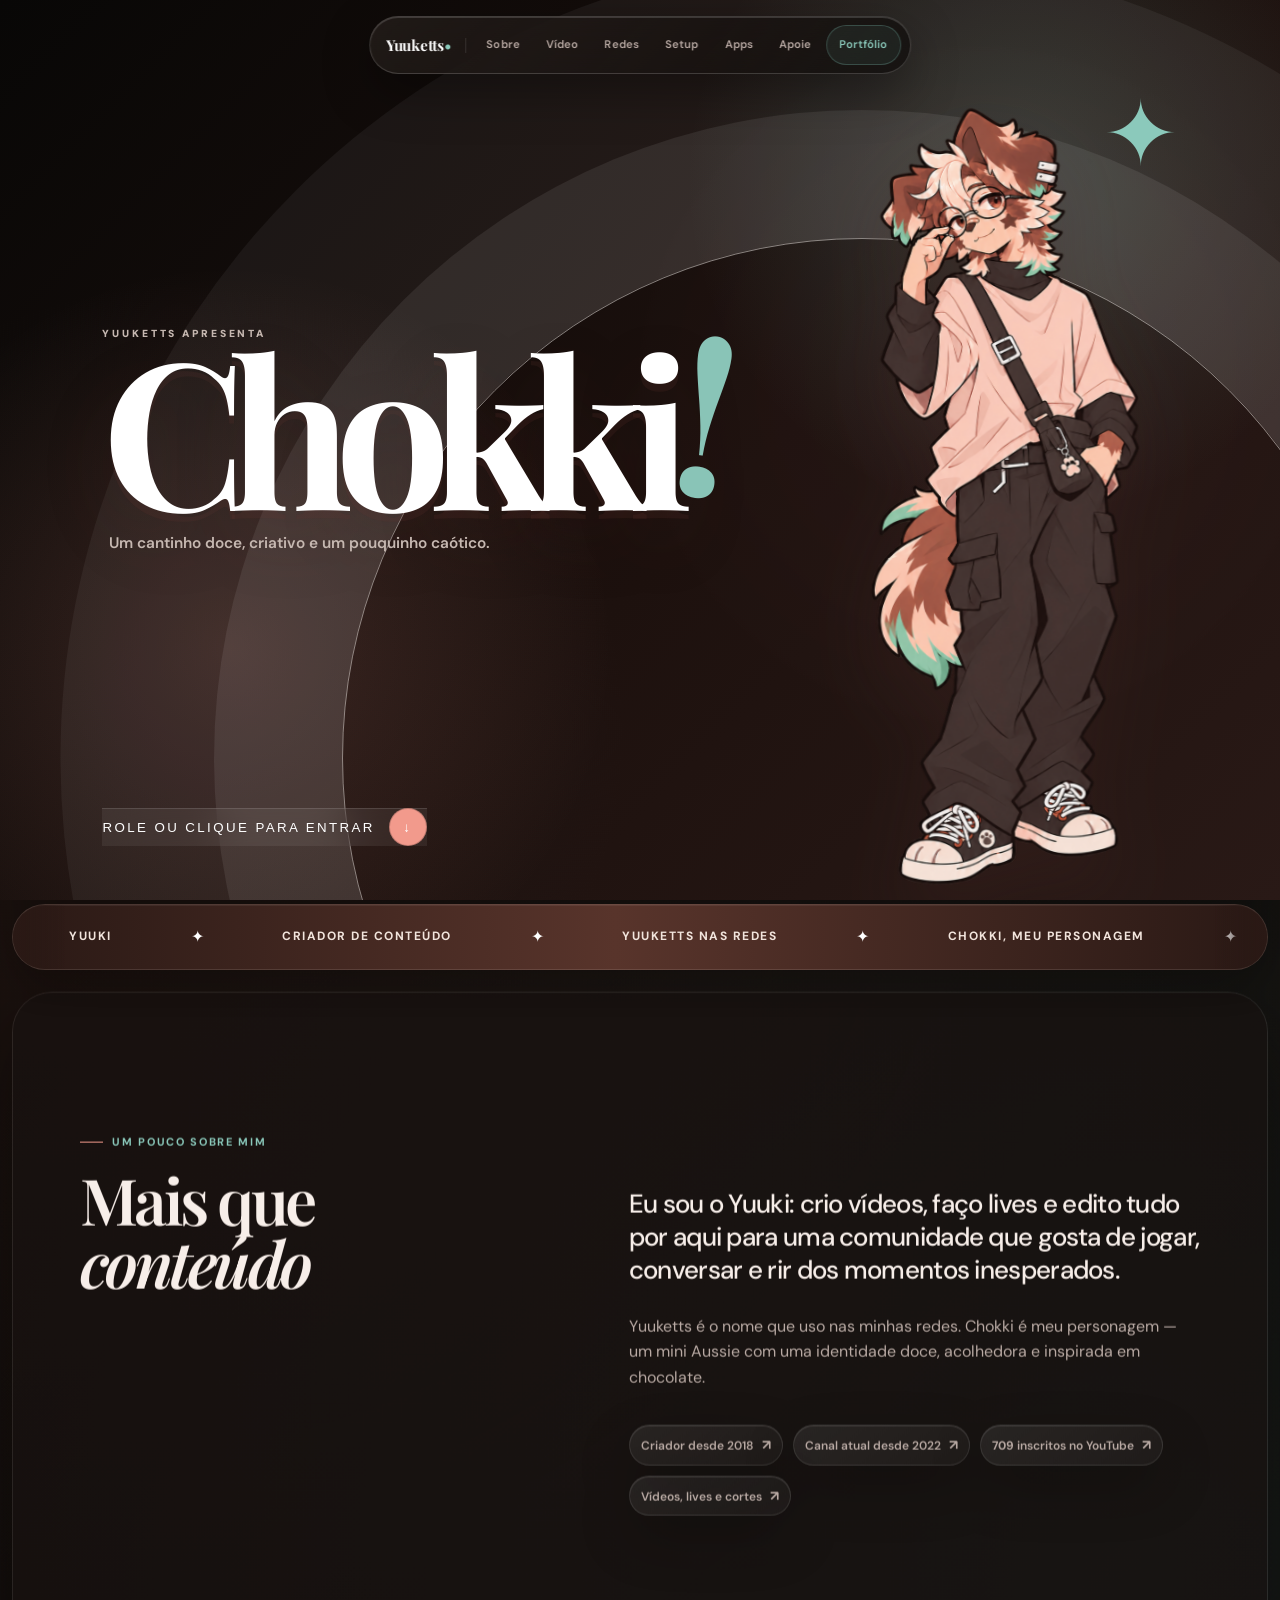
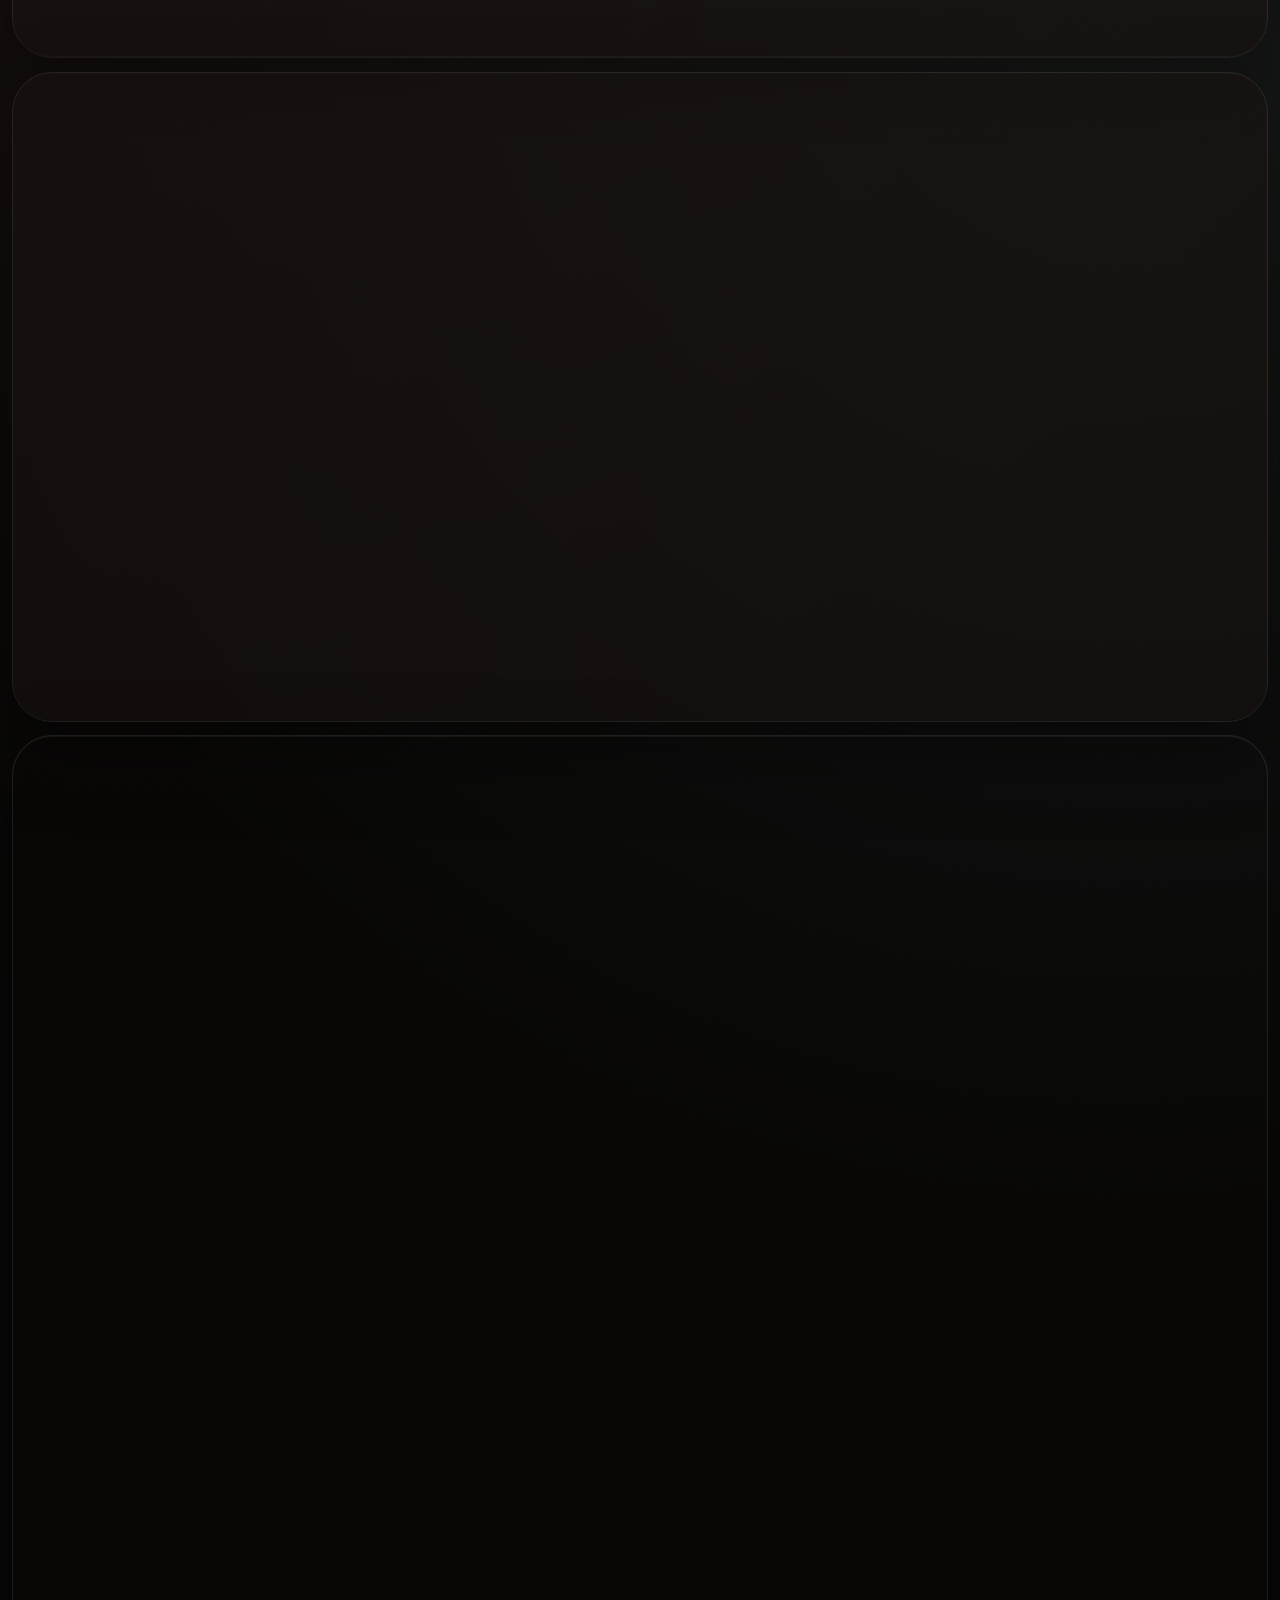
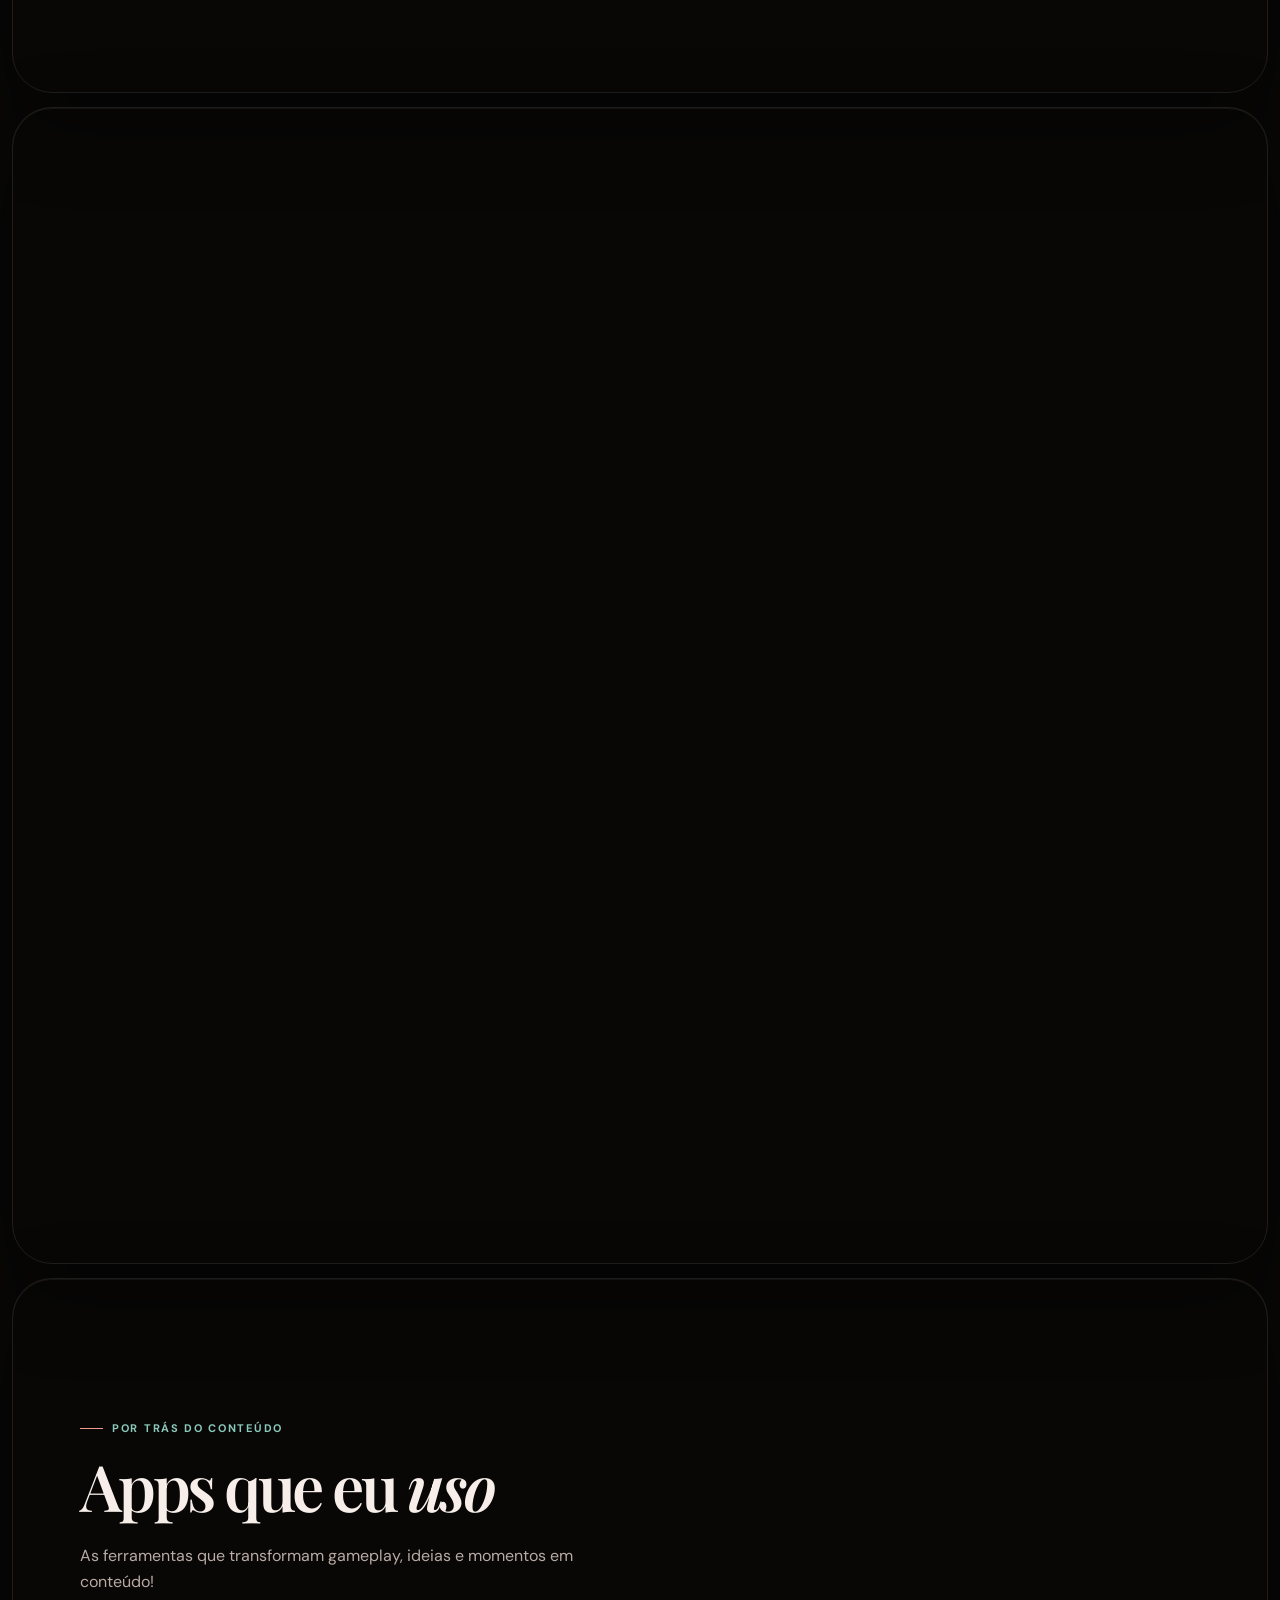
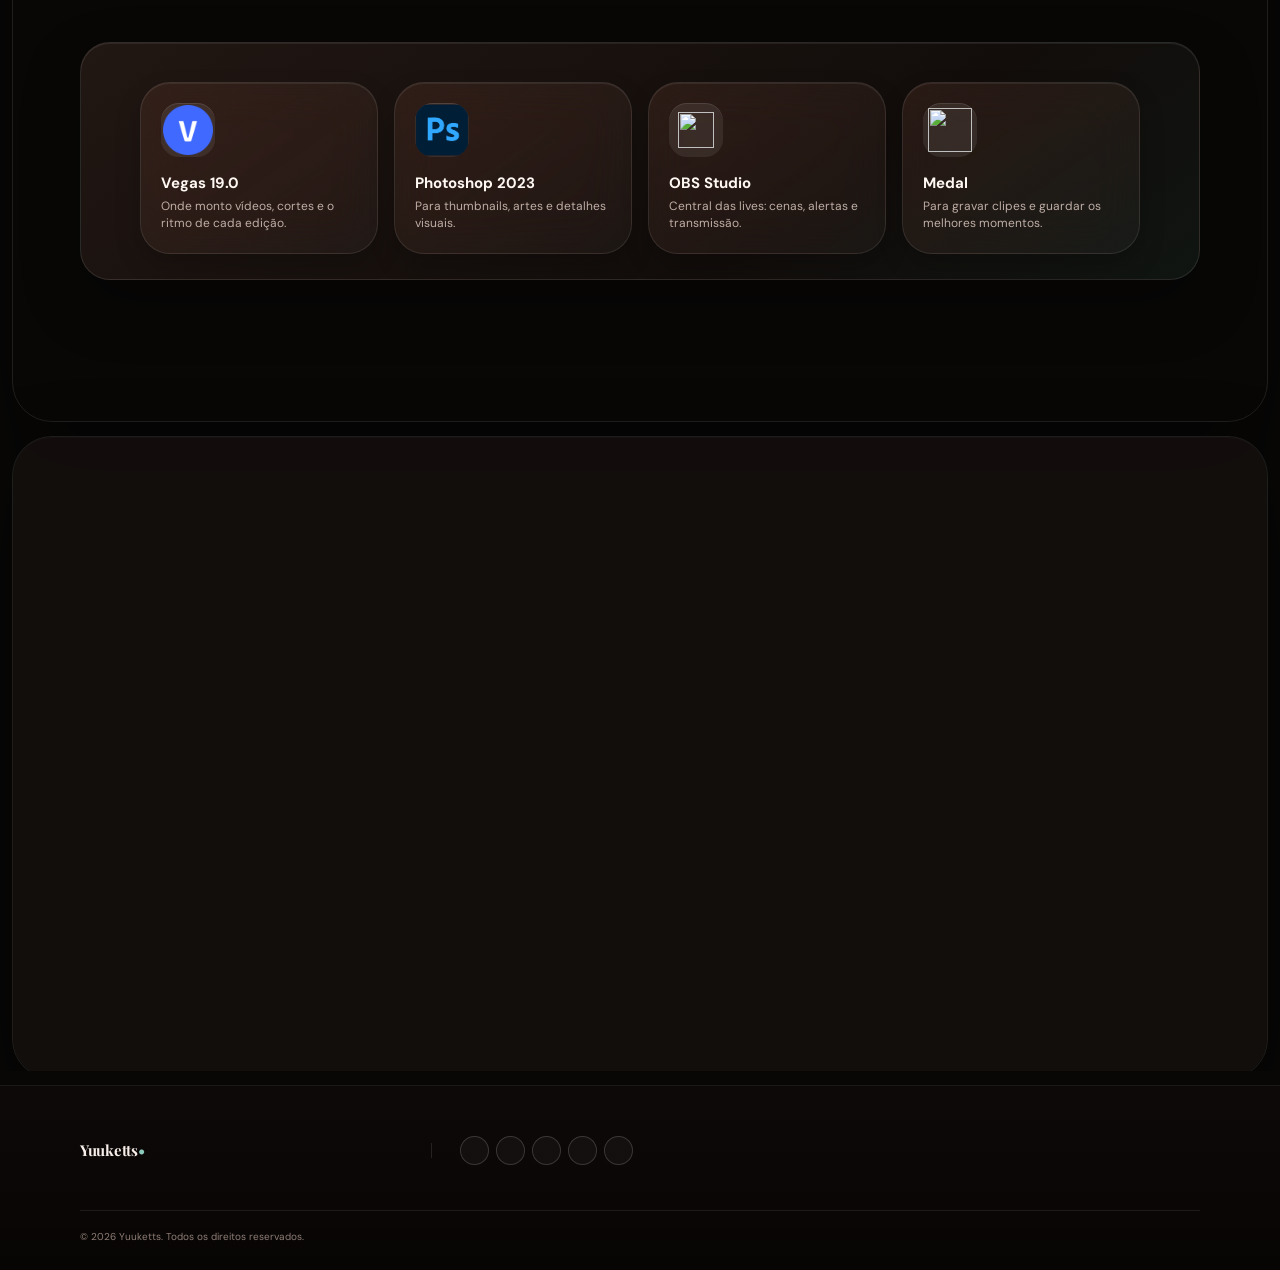
==== commit fcbb8ad8: "feat: add separate portfolio experience" ====
--- a/index.html
+++ b/index.html
@@ -10,7 +10,7 @@
     <link rel="preconnect" href="https://fonts.googleapis.com" />
     <link rel="preconnect" href="https://fonts.gstatic.com" crossorigin />
     <link href="https://fonts.googleapis.com/css2?family=DM+Sans:opsz,wght@9..40,400;9..40,500;9..40,600;9..40,700&family=Playfair+Display:ital,wght@0,600;0,700;1,600&display=swap" rel="stylesheet" />
-    <link rel="stylesheet" href="style.css?v=20261118-chokki16" />
+    <link rel="stylesheet" href="style.css?v=20261119-portfolio1" />
     <style>
       .role-marquee{position:relative;z-index:2;overflow:hidden;padding:19px 0;background:#1a1a1a;color:#d8cfc0;border-block:1px solid rgba(255,255,255,.13);isolation:isolate}
       .role-marquee__track{display:flex;width:max-content;will-change:transform;animation:role-marquee-scroll 24s linear infinite}
@@ -56,7 +56,7 @@
         <a class="brand" href="#topo" aria-label="Início de Yuuketts">Yuuketts<span>•</span></a>
         <button class="menu-toggle" type="button" aria-label="Abrir menu" aria-expanded="false" aria-controls="nav-links"><span></span><span></span><span></span></button>
         <div class="nav-links" id="nav-links">
-          <a href="#sobre">Sobre</a><a href="#video">Vídeo</a><a href="#redes">Redes</a><a href="#setup">Setup</a><a href="#apps">Apps</a><a href="#apoie">Apoie</a>
+          <a href="#sobre">Sobre</a><a href="#video">Vídeo</a><a href="#redes">Redes</a><a href="#setup">Setup</a><a href="#apps">Apps</a><a href="#apoie">Apoie</a><a class="portfolio-link" href="portfolio/">Portfólio</a>
         </div>
       </nav>
     </header>
@@ -150,7 +150,7 @@
     </main>
 
     <footer><div class="container footer-inner"><a class="brand" href="#topo" aria-label="Início de Yuuketts">Yuuketts<span>•</span></a><div class="footer-socials"><a href="https://www.youtube.com/@Yuuketts" target="_blank" rel="noopener noreferrer" aria-label="YouTube"><img src="https://cdn.simpleicons.org/youtube/D8CFC0" alt="" /></a><a href="https://www.instagram.com/yuuketts.vlr/" target="_blank" rel="noopener noreferrer" aria-label="Instagram"><img src="https://cdn.simpleicons.org/instagram/D8CFC0" alt="" /></a><a href="https://www.tiktok.com/@yuuketts.vlr" target="_blank" rel="noopener noreferrer" aria-label="TikTok"><img src="https://cdn.simpleicons.org/tiktok/D8CFC0" alt="" /></a><a href="https://www.twitch.tv/yuuketts" target="_blank" rel="noopener noreferrer" aria-label="Twitch"><img src="https://cdn.simpleicons.org/twitch/D8CFC0" alt="" /></a><a href="https://discord.gg/FVC785BVWw" target="_blank" rel="noopener noreferrer" aria-label="Discord"><img src="https://cdn.simpleicons.org/discord/D8CFC0" alt="" /></a></div><small>© <span id="year"></span> Yuuketts. Todos os direitos reservados.</small></div></footer>
-    <script src="script.js?v=20261118-chokki16"></script>
+    <script src="script.js?v=20261119-portfolio1"></script>
     <script type="module" src="scene-3d.js?v=20261118-chokki12"></script>
   </body>
 </html>
--- a/style.css
+++ b/style.css
@@ -103,6 +103,8 @@
   --shadow:0 18px 50px rgba(48,25,21,.17)
 }
 .site-header.scrolled{background:rgba(234,216,203,.9)}
+.nav-links .portfolio-link{color:var(--mint);border:1px solid rgba(133,203,190,.25);background:rgba(133,203,190,.08)}
+.nav-links .portfolio-link:hover{color:#fff;background:rgba(133,203,190,.16)}
 .hero{gap:34px}
 .hero-description{color:#3b2420}.hero-description strong{color:var(--ink);font-weight:700}
 .role-marquee{background:#2c1916!important;color:#ead8cb!important}
